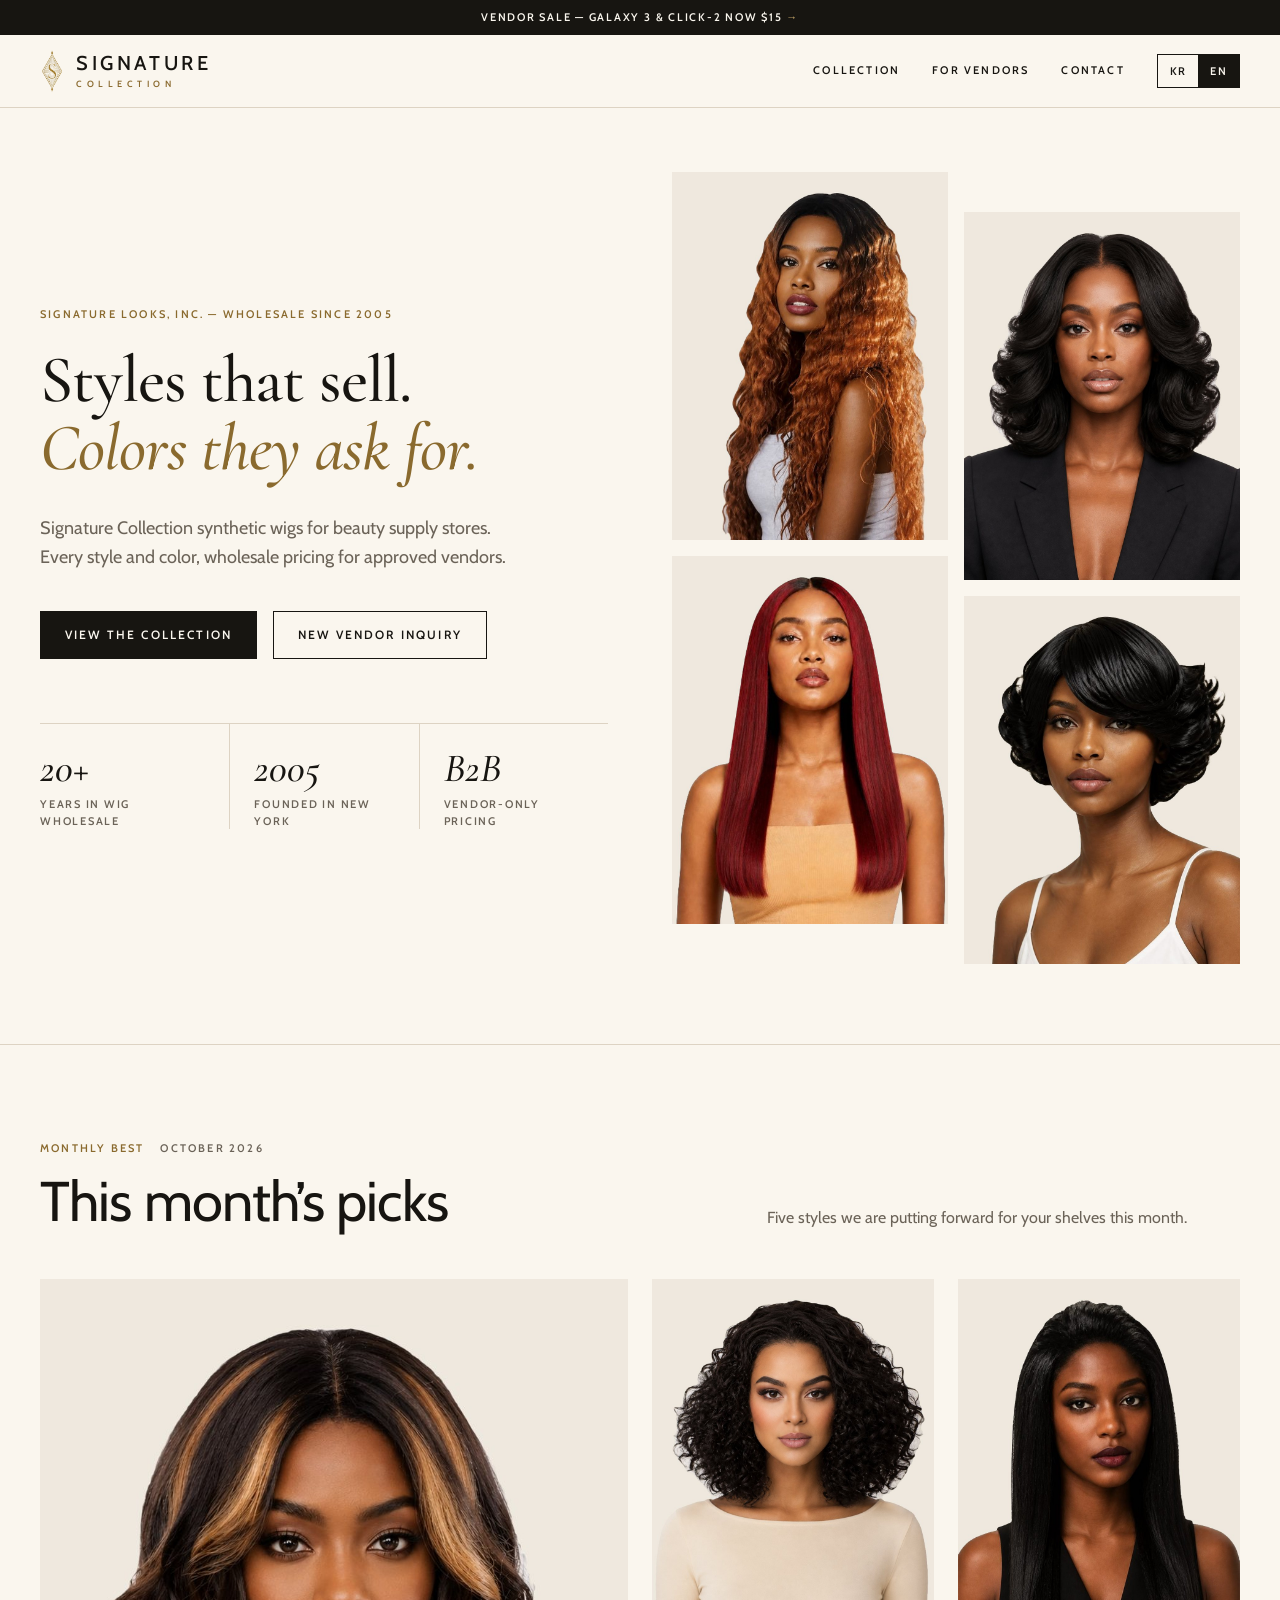
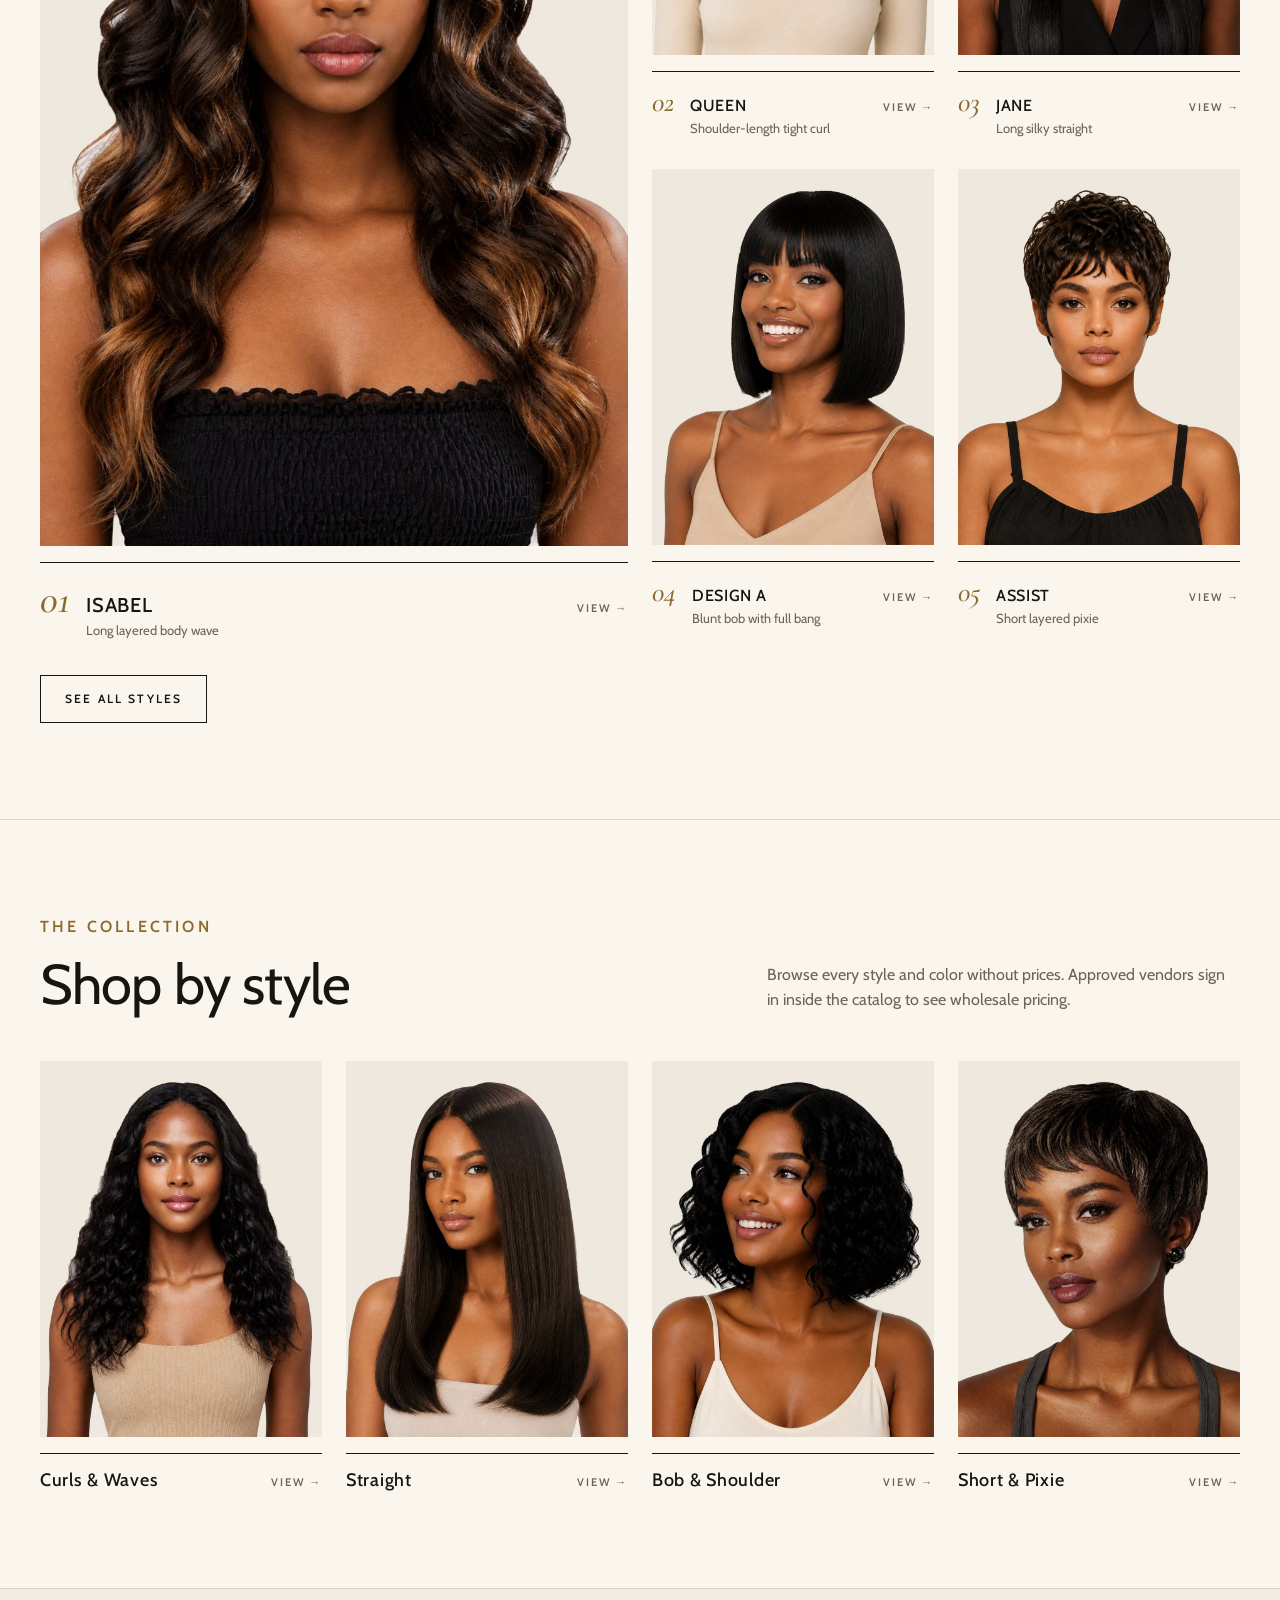
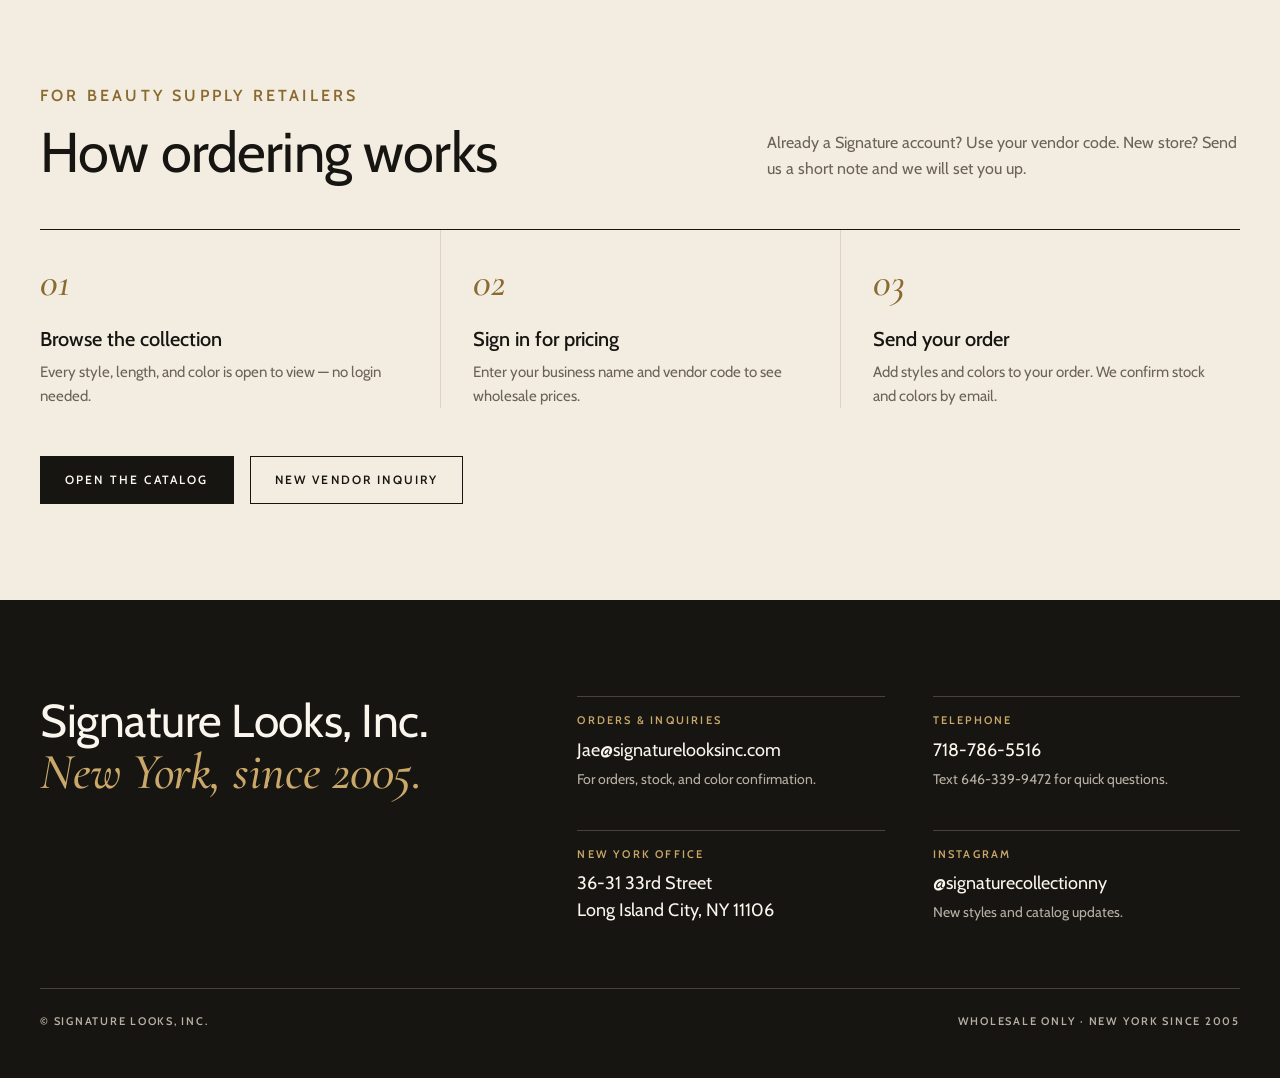
==== index.html @ 63ad237c "Vendor sale page: GALAXY 3 and CLICK-2 now $15, plus homepage sale bar" ====
<!doctype html>
<html lang="en">
<head>
  <meta charset="utf-8">
  <meta name="viewport" content="width=device-width,initial-scale=1,viewport-fit=cover">
  <meta name="theme-color" content="#faf6ee">
  <title>Signature Looks, Inc. — Signature Collection Wholesale Wigs, New York</title>
  <meta name="description" content="Signature Looks, Inc. is a New York wig wholesaler since 2005. Signature Collection synthetic wigs for beauty supply stores — curls, straight, bob, and short styles.">
  <meta name="robots" content="index,follow,max-image-preview:large">
  <link rel="canonical" href="https://signature-collection-ny.github.io/">
  <meta property="og:type" content="website">
  <meta property="og:site_name" content="Signature Collection">
  <meta property="og:title" content="Signature Looks, Inc. — Signature Collection Wholesale Wigs, New York">
  <meta property="og:description" content="Discover Signature Collection wigs, colors, and wholesale beauty supply styles from New York.">
  <meta property="og:url" content="https://signature-collection-ny.github.io/">
  <meta property="og:image" content="https://signature-collection-ny.github.io/signature-official-logo.jpg">
  <meta name="twitter:card" content="summary_large_image">
  <script type="application/ld+json">
  {
    "@context": "https://schema.org",
    "@type": "Organization",
    "name": "Signature Looks, Inc.",
    "alternateName": ["Signature Looks", "Signature Collection", "Signature Looks Inc"],
    "legalName": "Signature Looks, Inc.",
    "url": "https://signature-collection-ny.github.io/",
    "logo": "https://signature-collection-ny.github.io/signature-official-logo.jpg",
    "foundingDate": "2005",
    "email": "Jae@signaturelooksinc.com",
    "telephone": "+1-718-786-5516",
    "sameAs": ["https://www.instagram.com/signaturecollectionny/"],
    "address": {
      "@type": "PostalAddress",
      "streetAddress": "36-31 33rd Street",
      "addressLocality": "Long Island City",
      "addressRegion": "NY",
      "postalCode": "11106",
      "addressCountry": "US"
    }
  }
  </script>
  <link rel="preconnect" href="https://fonts.googleapis.com">
  <link rel="preconnect" href="https://fonts.gstatic.com" crossorigin>
  <link rel="stylesheet" href="https://fonts.googleapis.com/css2?family=Cabin:wght@400;500;600&family=Cormorant+Garamond:ital,wght@1,500&display=swap">
  <link rel="preload" as="image" href="cards/38-galaxy-2-approved.jpg">
  <style>
    /* Signature 2026 — 8px grid, 1200px container, 2 typefaces, ink + antique gold */
    :root{
      --ink:#171511;--ivory:#faf6ee;--paper:#f2ece1;--photo:#eee8de;--line:#ddd3c3;--muted:#6b6358;
      --gold:#8a6a2e;--gold-on-ink:#c9a86a;
      --sans:"Gill Sans","Gill Sans MT",Cabin,"Apple SD Gothic Neo","Malgun Gothic",sans-serif;
      --serif:"Cormorant Garamond",Didot,"Times New Roman",serif;
      --u:8px;--wrap:1200px;--gutter:24px;
    }
    *{box-sizing:border-box}
    html{scroll-behavior:smooth;-webkit-text-size-adjust:100%}
    body{margin:0;background:var(--ivory);color:var(--ink);font:400 16px/1.6 var(--sans)}
    img{display:block;max-width:100%}
    a{color:inherit}
    .wrap{width:100%;max-width:calc(var(--wrap) + var(--gutter)*2);margin:0 auto;padding:0 var(--gutter)}
    .label{font:600 11px/1.4 var(--sans);letter-spacing:.2em;text-transform:uppercase}

    .sale-bar{display:block;background:var(--ink);color:var(--ivory);text-align:center;text-decoration:none;font:600 11px/1 var(--sans);letter-spacing:.16em;padding:12px 16px}
    .sale-bar b{color:var(--gold-on-ink)}
    .sale-bar:hover{background:var(--gold)}
    /* Header */
    .site-head{position:sticky;top:0;z-index:20;background:var(--ivory);border-bottom:1px solid var(--line)}
    .site-head .wrap{height:72px;display:flex;align-items:center;justify-content:space-between;gap:24px}
    .mark{display:flex;align-items:center;gap:12px;text-decoration:none}
    .mark img{width:24px;height:auto}
    .mark-text{line-height:1}
    .mark-text b{display:block;font:500 20px/1 var(--sans);letter-spacing:.18em}
    .mark-text small{display:block;margin-top:6px;font:600 9px/1 var(--sans);letter-spacing:.5em;color:var(--gold)}
    .nav{display:flex;align-items:center;gap:32px}
    .nav-links{display:flex;gap:32px}
    .nav-links a{text-decoration:none;font:600 11px/1 var(--sans);letter-spacing:.2em;padding:8px 0;border-bottom:1px solid transparent}
    .nav-links a:hover{border-color:var(--ink)}
    .langs{display:flex;border:1px solid var(--ink)}
    .langs button{border:0;background:transparent;color:var(--ink);font:600 11px/1 var(--sans);letter-spacing:.12em;padding:8px 12px;cursor:pointer;min-height:32px}
    .langs button.on{background:var(--ink);color:var(--ivory)}

    /* Buttons */
    .btn{display:inline-flex;align-items:center;justify-content:center;min-height:48px;padding:0 24px;font:600 12px/1 var(--sans);letter-spacing:.18em;text-decoration:none;border:1px solid var(--ink);transition:background .2s,color .2s}
    .btn-solid{background:var(--ink);color:var(--ivory)}
    .btn-solid:hover{background:var(--gold);border-color:var(--gold)}
    .btn-line{color:var(--ink)}
    .btn-line:hover{background:var(--ink);color:var(--ivory)}
    .btn-row{display:flex;flex-wrap:wrap;gap:16px}

    /* Hero */
    .hero{padding:64px 0 80px}
    .hero-grid{display:grid;grid-template-columns:6fr 6fr;gap:64px;align-items:center}
    .hero .label{color:var(--gold);margin:0 0 24px}
    .hero h1{margin:0;font:500 clamp(46px,5.2vw,76px)/1.02 var(--serif);letter-spacing:-.015em}
    .hero h1 em{display:block;font-style:italic;color:var(--gold)}
    .hero-photos{display:grid;grid-template-columns:1fr 1fr;gap:16px;padding-bottom:40px}
    .hero-photos a{display:block;background:var(--photo);overflow:hidden}
    .hero-photos img{display:block;width:100%;height:auto;aspect-ratio:3/4;object-fit:cover;transition:transform .6s ease}
    .hero-photos a:hover img{transform:scale(1.03)}
    .hero-photos a:nth-child(2n){transform:translateY(40px)}
    html[lang=ko] .hero h1{font-family:var(--sans);font-weight:600;font-size:clamp(36px,4.4vw,64px);letter-spacing:-.03em;line-height:1.15}
    html[lang=ko] .hero h1 em{font-style:normal}
    html[lang=ko] body{word-break:keep-all}
    .lede{max-width:480px;margin:32px 0 40px;color:var(--muted);font-size:18px;line-height:1.6}
    .facts{display:grid;grid-template-columns:repeat(3,1fr);margin:64px 0 0;padding:0;list-style:none;border-top:1px solid var(--line)}
    .facts li{padding:24px 24px 0 0}
    .facts li+li{padding-left:24px;border-left:1px solid var(--line)}
    .facts strong{display:block;font:italic 500 40px/1 var(--serif);color:var(--ink)}
    .facts span{display:block;margin-top:8px;font:600 11px/1.5 var(--sans);letter-spacing:.16em;color:var(--muted)}
    .hero-photo{margin:0}
    .hero-photo .frame{aspect-ratio:3/4;background:var(--photo);overflow:hidden}
    .hero-photo img{width:100%;height:100%;object-fit:cover;object-position:center top}
    .hero-photo figcaption{display:flex;justify-content:space-between;gap:16px;padding-top:16px;border-top:1px solid var(--ink);margin-top:16px;font:600 11px/1.4 var(--sans);letter-spacing:.16em}
    .hero-photo figcaption span:last-child{color:var(--muted)}

    /* Section head */
    .sec{padding:96px 0;border-top:1px solid var(--line)}
    .sec-head{display:grid;grid-template-columns:7fr 5fr;gap:64px;align-items:end;margin-bottom:48px}
    .sec-head .label{color:var(--gold);margin-bottom:16px}
    .sec-head h2{margin:0;font:400 clamp(36px,4.4vw,56px)/1.04 var(--sans);letter-spacing:-.015em}
    .sec-head p{margin:0;color:var(--muted);font-size:16px}

    /* Styles */
    .styles{display:grid;grid-template-columns:repeat(4,1fr);gap:24px}
    .style{text-decoration:none;display:block}
    .style .frame{aspect-ratio:3/4;background:var(--photo);overflow:hidden}
    .style img{width:100%;height:100%;object-fit:cover;object-position:center top;transition:transform .6s ease}
    .style:hover img{transform:scale(1.03)}
    .style-meta{display:flex;justify-content:space-between;align-items:baseline;gap:8px;padding:16px 0 0;border-top:1px solid var(--ink);margin-top:16px}
    .style-meta b{font:500 18px/1.2 var(--sans);letter-spacing:.04em}
    .style-meta span{font:600 11px/1 var(--sans);letter-spacing:.16em;color:var(--muted);white-space:nowrap}

    /* Vendors */
    .vendors{background:var(--paper)}
    .steps{list-style:none;margin:0;padding:0;display:grid;grid-template-columns:repeat(3,1fr);gap:0;border-top:1px solid var(--ink)}
    .steps li{padding:32px 32px 0 0}
    .steps li+li{padding-left:32px;border-left:1px solid var(--line)}
    .steps i{display:block;font:italic 500 40px/1 var(--serif);color:var(--gold);margin-bottom:24px}
    .steps b{display:block;font:500 20px/1.3 var(--sans);margin-bottom:8px}
    .steps p{margin:0;color:var(--muted);font-size:15px}
    .vendors .btn-row{margin-top:48px}

    /* Contact */
    .contact{background:var(--ink);color:var(--ivory);padding:96px 0 48px}
    .contact-top{display:grid;grid-template-columns:5fr 7fr;gap:64px;padding-bottom:64px}
    .contact h2{margin:0;font:400 clamp(32px,3.6vw,48px)/1.1 var(--sans);letter-spacing:-.01em}
    .contact h2 em{font:italic 500 1.1em/1 var(--serif);color:var(--gold-on-ink)}
    .contact-grid{display:grid;grid-template-columns:repeat(2,1fr);gap:40px 48px}
    .contact-item{border-top:1px solid #4a4339;padding-top:16px}
    .contact-item .label{color:var(--gold-on-ink);display:block;margin-bottom:8px}
    .contact-item a,.contact-item address{font:400 18px/1.5 var(--sans);font-style:normal;text-decoration:none;color:var(--ivory)}
    .contact-item a:hover{color:var(--gold-on-ink)}
    .contact-item small{display:block;margin-top:4px;font-size:14px;color:#b8b0a3}
    .base{display:flex;justify-content:space-between;gap:24px;padding-top:24px;border-top:1px solid #4a4339;font:600 11px/1.5 var(--sans);letter-spacing:.16em;color:#b8b0a3}

    :focus-visible{outline:2px solid var(--gold);outline-offset:3px}

    @media(max-width:960px){
      .hero-grid,.sec-head,.contact-top{grid-template-columns:1fr;gap:40px}
      .hero{padding:40px 0 64px}
      .hero-photo{max-width:560px}
      .hero-photos{padding-bottom:0}
      .hero-photos a:nth-child(2n){transform:none}
      .styles{grid-template-columns:repeat(2,1fr)}
      .nav-links{display:none}
    }
    @media(max-width:640px){
      :root{--gutter:16px}
      .site-head .wrap{height:64px}
      .mark-text b{font-size:17px}
      .hero h1{font-size:40px}
      .hero .label{letter-spacing:.1em}
      .lede{font-size:17px;margin:24px 0 32px}
      .btn-row .btn{flex:1 1 100%}
      .facts{margin-top:48px}
      .facts li{padding:16px 8px 0 0}
      .facts li+li{padding-left:12px}
      .facts strong{font-size:32px}
      .facts span{font-size:10px;letter-spacing:.1em}
      .sec{padding:72px 0}
      .styles{gap:16px}
      .style-meta{flex-direction:column;gap:4px}
      .style-meta b{font-size:16px}
      .steps{grid-template-columns:1fr}
      .steps li,.steps li+li{padding:24px 0;border-left:0;border-bottom:1px solid var(--line)}
      .steps i{margin-bottom:16px}
      .contact{padding:72px 0 40px}
      .contact-grid{grid-template-columns:1fr;gap:24px}
      .base{flex-direction:column;gap:8px}
      .facts span{font-size:11px;letter-spacing:.08em}
      .mark-text small{font-size:11px;letter-spacing:.36em}
      .contact-item a{display:inline-block;padding:12px 0;margin:-8px 0}
    }
    @media(max-width:640px){
      .hero{padding:32px 0 40px}
      .hero .label{margin-bottom:16px}
      .lede{font-size:16px;margin:16px 0 24px}
      .hero .btn-row{gap:12px}
      .hero .btn-line,.vendors .btn-line{min-height:44px;border:0;padding:0;text-decoration:underline;text-underline-offset:4px;flex:0 0 auto!important}
      .facts{display:flex;flex-wrap:wrap;gap:4px 16px;margin-top:24px;padding-top:16px}
      .facts li,.facts li+li{padding:0;border:0;display:flex;align-items:baseline;gap:6px}
      .facts strong{font-size:20px}.facts span{margin:0;font-size:11px;letter-spacing:.06em}
      .hero-grid{gap:32px}
      .hero-photos{grid-template-columns:1fr 1fr;gap:12px}
      .hero-photos a:nth-child(n+3){display:none}
      .sec{padding:48px 0}
      .sec-head{gap:12px;margin-bottom:24px}
      .sec-head h2{font-size:30px}
      .sec-head p{font-size:15px}
      .styles{gap:12px}
      .style .frame{aspect-ratio:1/1}
      .style-meta{flex-direction:row;margin-top:8px;padding-top:8px}
      .style-meta b{font-size:14px}.style-meta span{display:none}
      .steps li,.steps li+li{display:grid;grid-template-columns:40px 1fr;column-gap:12px;padding:16px 0}
      .steps i{grid-row:span 2;margin:0;font-size:28px}
      .steps b{font-size:16px;margin:0 0 4px}.steps p{font-size:14px}
      .vendors .btn-row{margin-top:24px}
      .contact{padding:48px 0 32px}
      .contact-top{gap:24px;padding-bottom:32px}
      .contact h2{font-size:28px}
      .contact-grid{gap:16px}
      .contact-item a,.contact-item address{font-size:16px}
    }
    @media(prefers-reduced-motion:reduce){html{scroll-behavior:auto}.style img{transition:none}}
  </style>
</head>
<body>
  <a class="sale-bar" href="sale.html"><span data-i="saleBar">VENDOR SALE — GALAXY 3 &amp; CLICK-2 NOW $15</span> <b>→</b></a>
  <header class="site-head">
    <div class="wrap">
      <a class="mark" href="./" aria-label="Signature Collection home">
        <img src="signature-emblem.png" alt="" width="24" height="44">
        <span class="mark-text"><b>SIGNATURE</b><small>COLLECTION</small></span>
      </a>
      <nav class="nav" aria-label="Main">
        <div class="nav-links">
          <a href="#styles" data-i="navStyles">COLLECTION</a>
          <a href="#vendors" data-i="navVendors">FOR VENDORS</a>
          <a href="#contact" data-i="navContact">CONTACT</a>
        </div>
        <div class="langs" aria-label="Language"><button id="ko" type="button">KR</button><button id="en" class="on" type="button">EN</button></div>
      </nav>
    </div>
  </header>

  <main>
    <section class="hero" aria-labelledby="company-title">
      <div class="wrap hero-grid">
        <div>
          <p class="label" data-i="heritage">Signature Looks, Inc. — Wholesale since 2005</p>
          <h1 id="company-title"><span data-i="headline">Styles that sell.</span><em data-i="headlineEm">Colors they ask for.</em></h1>
          <p class="lede" data-i="tagline">Signature Collection synthetic wigs for beauty supply stores. Every style and color, wholesale pricing for approved vendors.</p>
          <div class="btn-row">
            <a class="btn btn-solid" href="signature-catalog-vendor.html" data-i="explore">VIEW THE COLLECTION</a>
            <a class="btn btn-line" href="mailto:Jae@signaturelooksinc.com?subject=New%20Vendor%20Inquiry" data-i="vendorInquiry">NEW VENDOR INQUIRY</a>
          </div>
          <ul class="facts" aria-label="Company highlights">
            <li><strong>20+</strong><span data-i="factYears">YEARS IN WIG WHOLESALE</span></li>
            <li><strong>2005</strong><span data-i="factFounded">FOUNDED IN NEW YORK</span></li>
            <li><strong>B2B</strong><span data-i="factVendor">VENDOR-ONLY PRICING</span></li>
          </ul>
        </div>
        <div class="hero-photos">
          <a href="signature-catalog-vendor.html#item=GALAXY%202"><img src="cards/38-galaxy-2-approved.jpg" alt="GALAXY 2 extra-long crimp wave wig" width="900" height="1200"></a>
          <a href="signature-catalog-vendor.html#item=NAOMI-7"><img src="cards/09-naomi-7-approved.jpg" alt="NAOMI-7 shoulder-length soft curl wig" width="900" height="1200"></a>
          <a href="signature-catalog-vendor.html#item=LONG%20SPIRIT%2026%22"><img src="cards/41-long-spirit-26in-approved.jpg" alt="LONG SPIRIT 26 inch silky straight wig" width="900" height="1200"></a>
          <a href="signature-catalog-vendor.html#item=BLOSSOM"><img src="cards/16-blossom-approved.jpg" alt="BLOSSOM short layered curl wig" width="900" height="1200"></a>
        </div>
      </div>
    </section>

    <section id="monthlyBest" class="mbest"></section>

    <section class="sec" id="styles" aria-labelledby="styles-title">
      <div class="wrap">
        <div class="sec-head">
          <div>
            <p class="label" data-i="stylesEyebrow">The Collection</p>
            <h2 id="styles-title" data-i="stylesTitle">Shop by style</h2>
          </div>
          <p data-i="stylesIntro">Browse every style and color without prices. Approved vendors sign in inside the catalog to see wholesale pricing.</p>
        </div>
        <div class="styles">
          <a class="style" href="signature-catalog-vendor.html#style=CURLS_WAVES"><div class="frame"><img src="cards/31-gold-approved.jpg" alt="Curls and waves style" loading="lazy"></div><div class="style-meta"><b data-i="sCurls">Curls &amp; Waves</b><span data-i="sView">VIEW →</span></div></a>
          <a class="style" href="signature-catalog-vendor.html#style=STRAIGHT"><div class="frame"><img src="cards/06-selena-approved.jpg" alt="Straight style" loading="lazy"></div><div class="style-meta"><b data-i="sStraight">Straight</b><span data-i="sView">VIEW →</span></div></a>
          <a class="style" href="signature-catalog-vendor.html#style=BOB_SHOULDER"><div class="frame"><img src="cards/22-s-k-918-approved.jpg" alt="Bob and shoulder length style" loading="lazy"></div><div class="style-meta"><b data-i="sBob">Bob &amp; Shoulder</b><span data-i="sView">VIEW →</span></div></a>
          <a class="style" href="signature-catalog-vendor.html#style=SHORT_PIXIE"><div class="frame"><img src="cards/27-baby-approved.jpg" alt="Short and pixie style" loading="lazy"></div><div class="style-meta"><b data-i="sShort">Short &amp; Pixie</b><span data-i="sView">VIEW →</span></div></a>
        </div>
      </div>
    </section>

    <section class="sec vendors" id="vendors" aria-labelledby="vendors-title">
      <div class="wrap">
        <div class="sec-head">
          <div>
            <p class="label" data-i="vendorsEyebrow">For Beauty Supply Retailers</p>
            <h2 id="vendors-title" data-i="vendorsTitle">How ordering works</h2>
          </div>
          <p data-i="vendorsIntro">Already a Signature account? Use your vendor code. New store? Send us a short note and we will set you up.</p>
        </div>
        <ol class="steps">
          <li><i>01</i><b data-i="step1">Browse the collection</b><p data-i="step1p">Every style, length, and color is open to view — no login needed.</p></li>
          <li><i>02</i><b data-i="step2">Sign in for pricing</b><p data-i="step2p">Enter your business name and vendor code to see wholesale prices.</p></li>
          <li><i>03</i><b data-i="step3">Send your order</b><p data-i="step3p">Add styles and colors to your order. We confirm stock and colors by email.</p></li>
        </ol>
        <div class="btn-row">
          <a class="btn btn-solid" href="signature-catalog-vendor.html" data-i="openCatalog">OPEN THE CATALOG</a>
          <a class="btn btn-line" href="mailto:Jae@signaturelooksinc.com?subject=New%20Vendor%20Inquiry" data-i="vendorInquiry">NEW VENDOR INQUIRY</a>
        </div>
      </div>
    </section>
  </main>

  <footer class="contact" id="contact" aria-labelledby="contact-title">
    <div class="wrap">
      <div class="contact-top">
        <h2 id="contact-title"><span data-i="contactTitle">Signature Looks, Inc.</span><br><em data-i="contactEm">New York, since 2005.</em></h2>
        <div class="contact-grid">
          <div class="contact-item"><span class="label" data-i="email">Orders &amp; Inquiries</span><a href="mailto:Jae@signaturelooksinc.com">Jae@signaturelooksinc.com</a><small data-i="emailNote">For orders, stock, and color confirmation.</small></div>
          <div class="contact-item"><span class="label" data-i="telephone">Telephone</span><a href="tel:+17187865516">718-786-5516</a><small data-i="textNote">Text 646-339-9472 for quick questions.</small></div>
          <div class="contact-item"><span class="label" data-i="office">New York Office</span><address>36-31 33rd Street<br>Long Island City, NY 11106</address></div>
          <div class="contact-item"><span class="label" data-i="instagram">Instagram</span><a href="https://www.instagram.com/signaturecollectionny/" target="_blank" rel="noopener noreferrer">@signaturecollectionny</a><small data-i="instagramNote">New styles and catalog updates.</small></div>
        </div>
      </div>
      <div class="base"><span>© SIGNATURE LOOKS, INC.</span><span data-i="baseNote">WHOLESALE ONLY · NEW YORK SINCE 2005</span></div>
    </div>
  </footer>

  <script>
    const COPY={
      en:{saleBar:'VENDOR SALE — GALAXY 3 &amp; CLICK-2 NOW $15',navStyles:'COLLECTION',navVendors:'FOR VENDORS',navContact:'CONTACT',heritage:'Signature Looks, Inc. — Wholesale since 2005',headline:'Styles that sell.',headlineEm:'Colors they ask for.',tagline:'Signature Collection synthetic wigs for beauty supply stores. Every style and color, wholesale pricing for approved vendors.',explore:'VIEW THE COLLECTION',vendorInquiry:'NEW VENDOR INQUIRY',factYears:'YEARS IN WIG WHOLESALE',factFounded:'FOUNDED IN NEW YORK',factVendor:'VENDOR-ONLY PRICING',newArrival:'NEW ARRIVAL — ESSENSE',newArrivalNote:'QUEEN COLLECTION',stylesEyebrow:'The Collection',stylesTitle:'Shop by style',stylesIntro:'Browse every style and color without prices. Approved vendors sign in inside the catalog to see wholesale pricing.',sCurls:'Curls &amp; Waves',sStraight:'Straight',sBob:'Bob &amp; Shoulder',sShort:'Short &amp; Pixie',sView:'VIEW →',vendorsEyebrow:'For Beauty Supply Retailers',vendorsTitle:'How ordering works',vendorsIntro:'Already a Signature account? Use your vendor code. New store? Send us a short note and we will set you up.',step1:'Browse the collection',step1p:'Every style, length, and color is open to view — no login needed.',step2:'Sign in for pricing',step2p:'Enter your business name and vendor code to see wholesale prices.',step3:'Send your order',step3p:'Add styles and colors to your order. We confirm stock and colors by email.',openCatalog:'OPEN THE CATALOG',contactTitle:'Signature Looks, Inc.',contactEm:"New York, since 2005.",email:'Orders &amp; Inquiries',emailNote:'For orders, stock, and color confirmation.',telephone:'Telephone',textNote:'Text 646-339-9472 for quick questions.',office:'New York Office',instagram:'Instagram',instagramNote:'New styles and catalog updates.',baseNote:'WHOLESALE ONLY · NEW YORK SINCE 2005'},
      ko:{saleBar:'거래처 세일 — GALAXY 3 · CLICK-2 지금 $15',navStyles:'컬렉션',navVendors:'거래처 안내',navContact:'연락처',heritage:'Signature Looks, Inc. — 2005년부터 도매',headline:'잘 팔리는 스타일,',headlineEm:'손님이 찾는 색상.',tagline:'뷰티서플라이 매장을 위한 Signature Collection 인조모 위그. 모든 스타일과 색상을 볼 수 있고, 승인된 거래처는 도매가를 확인할 수 있습니다.',explore:'컬렉션 보기',vendorInquiry:'신규 거래처 문의',factYears:'년 이상 위그 도매',factFounded:'뉴욕에서 설립',factVendor:'거래처 전용 도매가',newArrival:'신제품 — ESSENSE',newArrivalNote:'QUEEN 컬렉션',stylesEyebrow:'컬렉션',stylesTitle:'스타일별로 보기',stylesIntro:'모든 스타일과 색상을 가격 없이 둘러보실 수 있습니다. 승인된 거래처는 카탈로그 안에서 로그인 후 도매가를 확인합니다.',sCurls:'컬 &amp; 웨이브',sStraight:'스트레이트',sBob:'보브 &amp; 단발',sShort:'숏 &amp; 픽시',sView:'보기 →',vendorsEyebrow:'뷰티서플라이 매장 안내',vendorsTitle:'주문 방법',vendorsIntro:'기존 거래처는 거래처 코드로 로그인하세요. 신규 매장은 이메일로 간단히 문의 주시면 안내해 드립니다.',step1:'컬렉션 둘러보기',step1p:'모든 스타일·길이·색상을 로그인 없이 볼 수 있습니다.',step2:'로그인 후 가격 확인',step2p:'업체명과 거래처 코드를 입력하면 도매가가 보입니다.',step3:'주문 보내기',step3p:'스타일과 색상을 담아 주문하시면, 재고와 색상을 이메일로 확인해 드립니다.',openCatalog:'카탈로그 열기',contactTitle:'Signature Looks, Inc.',contactEm:"뉴욕, 2005년부터.",email:'주문 및 제품 문의',emailNote:'주문·재고·색상 확인은 이메일로 문의해 주세요.',telephone:'회사 전화',textNote:'간단한 문의는 646-339-9472로 문자 주세요.',office:'뉴욕 오피스',instagram:'인스타그램',instagramNote:'신제품과 카탈로그 소식.',baseNote:'도매 전용 · 뉴욕 2005년 설립'}
    };
    function setLanguage(lang){
      document.documentElement.lang=lang;
      document.querySelectorAll('[data-i]').forEach(el=>{const v=COPY[lang][el.dataset.i];if(v!=null)el.innerHTML=v});
      document.getElementById('ko').classList.toggle('on',lang==='ko');
      document.getElementById('en').classList.toggle('on',lang==='en');
      document.title=lang==='ko'?'시그니처 컬렉션 — 뉴욕 2005':'Signature Looks, Inc. — Signature Collection Wholesale Wigs, New York';
      try{localStorage.setItem('signatureLang',lang)}catch(e){}
    }
    document.getElementById('ko').addEventListener('click',()=>setLanguage('ko'));
    document.getElementById('en').addEventListener('click',()=>setLanguage('en'));
    try{if(localStorage.getItem('signatureLang')==='ko')setLanguage('ko')}catch(e){}
  </script>
  <script src="monthly-best.js"></script>
</body>
</html>
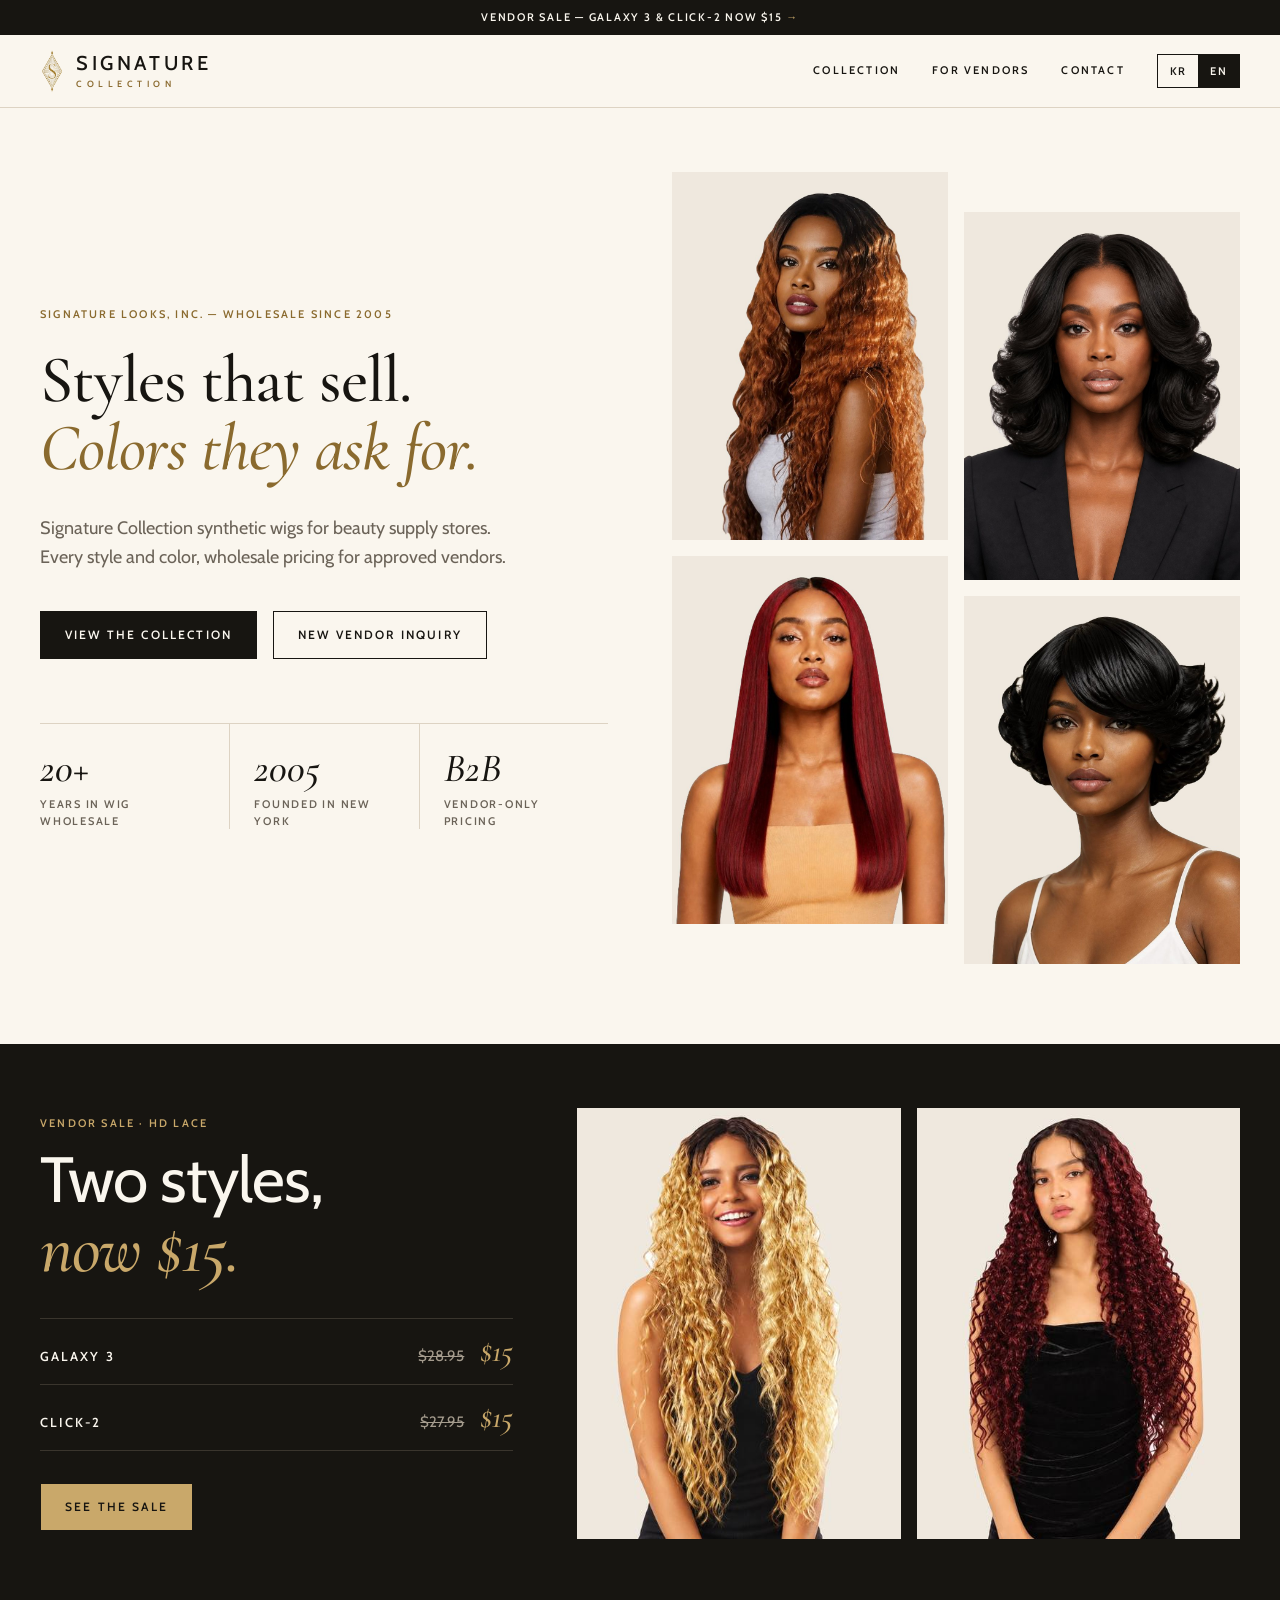
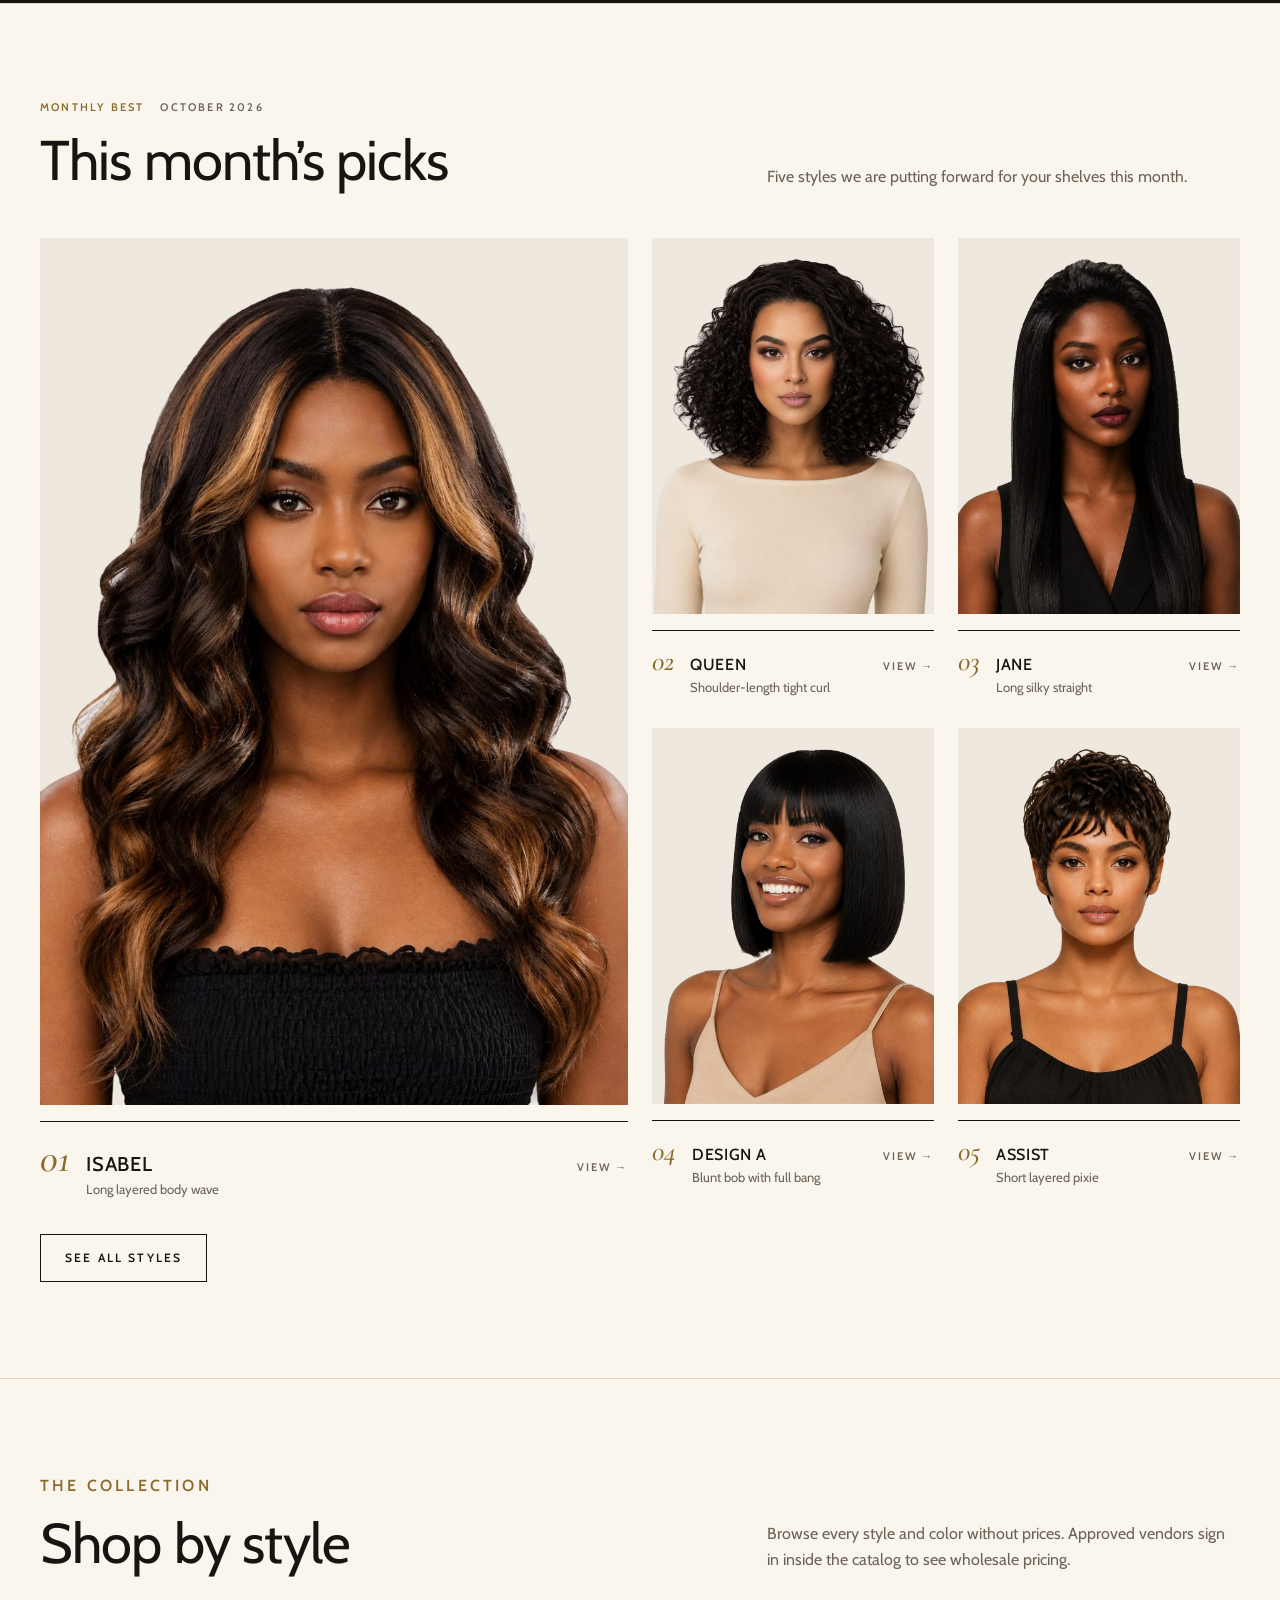
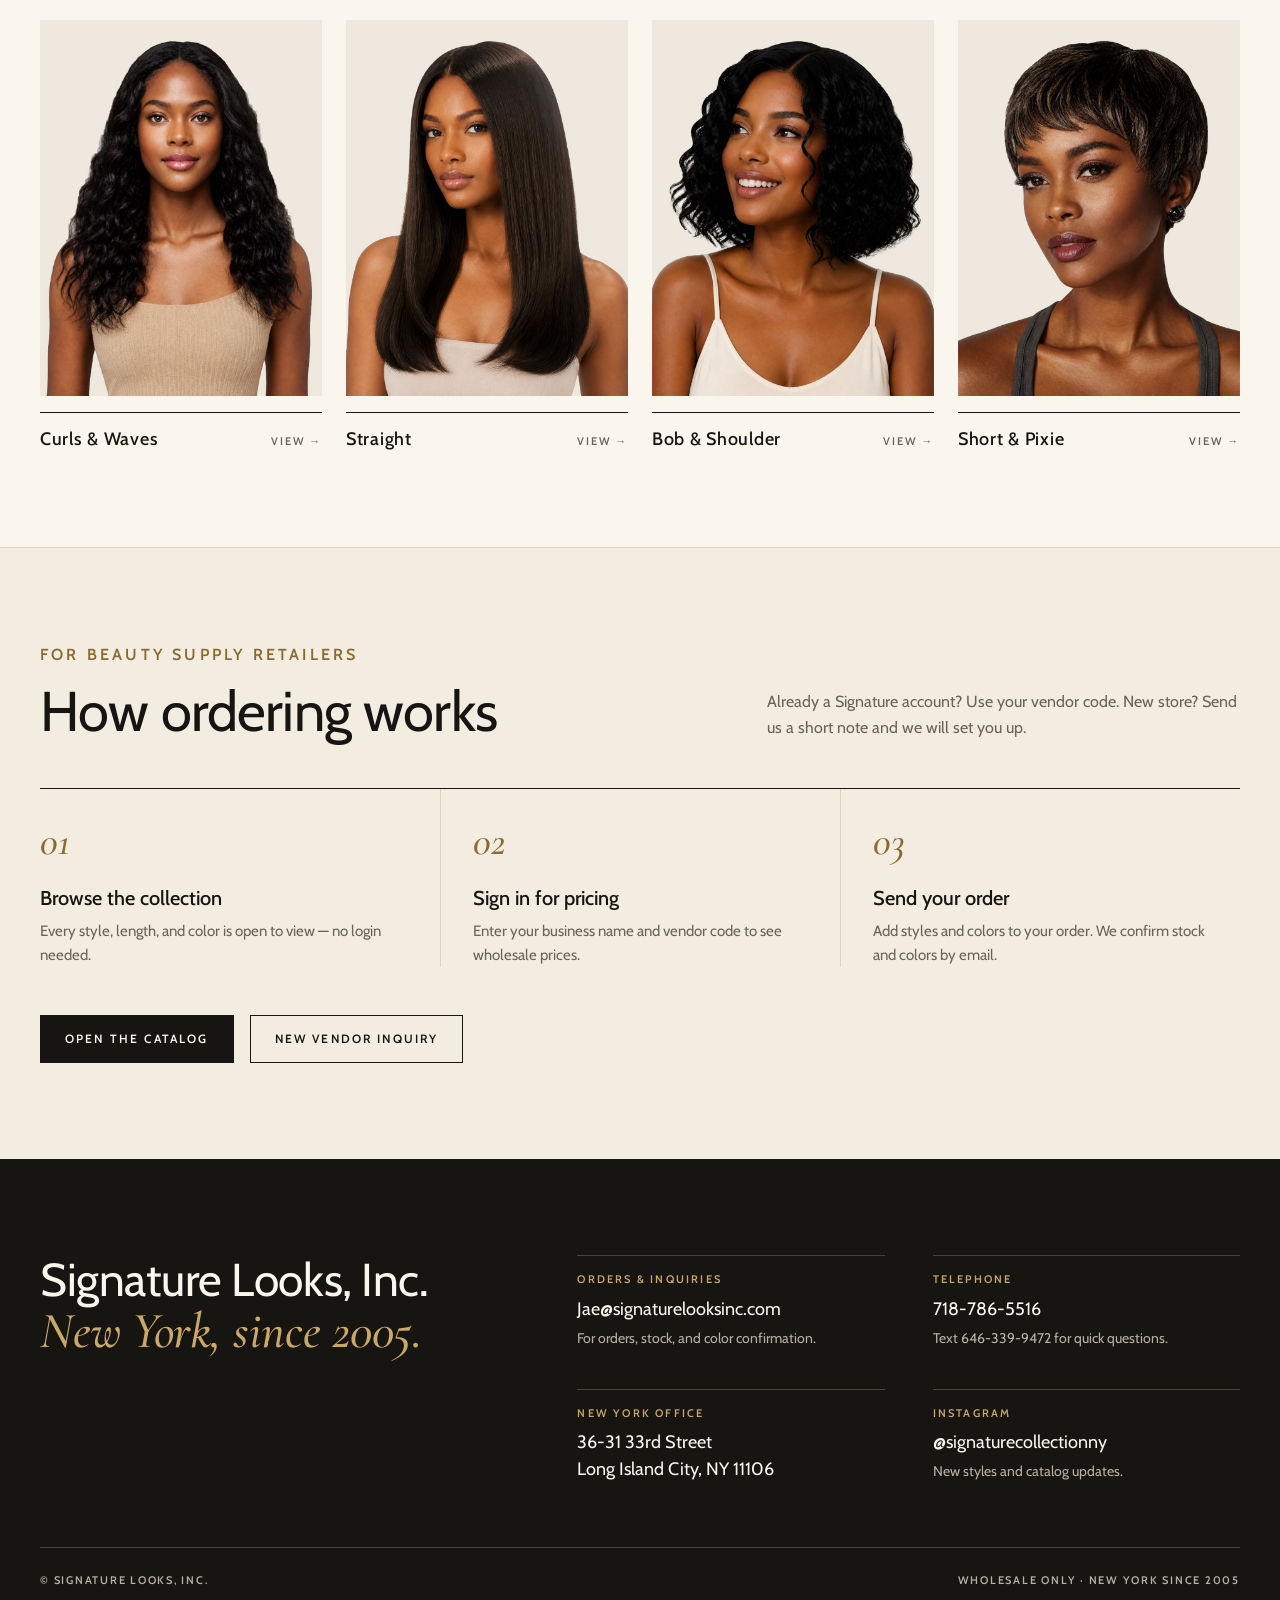
==== commit 2c43d001: "Show the $15 sale on the homepage and catalog" ====
--- a/index.html
+++ b/index.html
@@ -62,6 +62,22 @@
     .sale-bar{display:block;background:var(--ink);color:var(--ivory);text-align:center;text-decoration:none;font:600 11px/1 var(--sans);letter-spacing:.16em;padding:12px 16px}
     .sale-bar b{color:var(--gold-on-ink)}
     .sale-bar:hover{background:var(--gold)}
+    .salecard{background:var(--ink);color:var(--ivory);padding:64px 0}
+    .salecard-grid{display:grid;grid-template-columns:5fr 7fr;gap:64px;align-items:center}
+    .salecard .label{color:var(--gold-on-ink);margin:0 0 16px}
+    .salecard h2{margin:0;font:400 clamp(40px,5vw,64px)/1.02 var(--sans);letter-spacing:-.015em}
+    .salecard h2 em{display:block;font:italic 500 1.1em/1.05 var(--serif);color:var(--gold-on-ink)}
+    .salecard-list{list-style:none;margin:32px 0;padding:0;border-top:1px solid #3a352d}
+    .salecard-list li{display:grid;grid-template-columns:1fr auto auto;gap:16px;align-items:baseline;padding:16px 0;border-bottom:1px solid #3a352d}
+    .salecard-list b{font:600 13px/1 var(--sans);letter-spacing:.16em}
+    .salecard-list s{color:#a59c8e;font-size:15px}
+    .salecard-list strong{font:italic 500 32px/1 var(--serif);color:var(--gold-on-ink)}
+    .btn-gold{background:var(--gold-on-ink);border-color:var(--gold-on-ink);color:var(--ink)}
+    .btn-gold:hover{background:var(--ivory);border-color:var(--ivory)}
+    .salecard-photos{display:grid;grid-template-columns:1fr 1fr;gap:16px}
+    .salecard-photos img{display:block;width:100%;height:auto;aspect-ratio:3/4;object-fit:cover;background:var(--photo)}
+    @media(max-width:960px){.salecard-grid{grid-template-columns:1fr;gap:32px}}
+    @media(max-width:640px){.salecard{padding:40px 0}.salecard h2{font-size:36px}.salecard-list{margin:24px 0}.salecard-list strong{font-size:28px}.salecard .btn{width:100%}.salecard-photos{gap:8px}}
     /* Header */
     .site-head{position:sticky;top:0;z-index:20;background:var(--ivory);border-bottom:1px solid var(--line)}
     .site-head .wrap{height:72px;display:flex;align-items:center;justify-content:space-between;gap:24px}
@@ -268,6 +284,24 @@
       </div>
     </section>
 
+    <section class="salecard" aria-labelledby="sale-title">
+      <div class="wrap salecard-grid">
+        <div>
+          <p class="label" data-i="saleLabel">Vendor sale · HD Lace</p>
+          <h2 id="sale-title"><span data-i="saleTitle">Two styles,</span><em data-i="saleTitleEm">now $15.</em></h2>
+          <ul class="salecard-list">
+            <li><b>GALAXY 3</b><s>$28.95</s><strong>$15</strong></li>
+            <li><b>CLICK-2</b><s>$27.95</s><strong>$15</strong></li>
+          </ul>
+          <a class="btn btn-gold" href="sale.html" data-i="saleCta">SEE THE SALE</a>
+        </div>
+        <div class="salecard-photos">
+          <a href="sale.html"><img src="sale/galaxy-3.jpg" alt="GALAXY 3 HD Lace long deep curl wig on sale" width="450" height="600" loading="lazy"></a>
+          <a href="sale.html"><img src="sale/click-2.jpg" alt="CLICK-2 HD Lace long water curl wig on sale" width="450" height="600" loading="lazy"></a>
+        </div>
+      </div>
+    </section>
+
     <section id="monthlyBest" class="mbest"></section>
 
     <section class="sec" id="styles" aria-labelledby="styles-title">
@@ -327,8 +361,8 @@
 
   <script>
     const COPY={
-      en:{saleBar:'VENDOR SALE — GALAXY 3 &amp; CLICK-2 NOW $15',navStyles:'COLLECTION',navVendors:'FOR VENDORS',navContact:'CONTACT',heritage:'Signature Looks, Inc. — Wholesale since 2005',headline:'Styles that sell.',headlineEm:'Colors they ask for.',tagline:'Signature Collection synthetic wigs for beauty supply stores. Every style and color, wholesale pricing for approved vendors.',explore:'VIEW THE COLLECTION',vendorInquiry:'NEW VENDOR INQUIRY',factYears:'YEARS IN WIG WHOLESALE',factFounded:'FOUNDED IN NEW YORK',factVendor:'VENDOR-ONLY PRICING',newArrival:'NEW ARRIVAL — ESSENSE',newArrivalNote:'QUEEN COLLECTION',stylesEyebrow:'The Collection',stylesTitle:'Shop by style',stylesIntro:'Browse every style and color without prices. Approved vendors sign in inside the catalog to see wholesale pricing.',sCurls:'Curls &amp; Waves',sStraight:'Straight',sBob:'Bob &amp; Shoulder',sShort:'Short &amp; Pixie',sView:'VIEW →',vendorsEyebrow:'For Beauty Supply Retailers',vendorsTitle:'How ordering works',vendorsIntro:'Already a Signature account? Use your vendor code. New store? Send us a short note and we will set you up.',step1:'Browse the collection',step1p:'Every style, length, and color is open to view — no login needed.',step2:'Sign in for pricing',step2p:'Enter your business name and vendor code to see wholesale prices.',step3:'Send your order',step3p:'Add styles and colors to your order. We confirm stock and colors by email.',openCatalog:'OPEN THE CATALOG',contactTitle:'Signature Looks, Inc.',contactEm:"New York, since 2005.",email:'Orders &amp; Inquiries',emailNote:'For orders, stock, and color confirmation.',telephone:'Telephone',textNote:'Text 646-339-9472 for quick questions.',office:'New York Office',instagram:'Instagram',instagramNote:'New styles and catalog updates.',baseNote:'WHOLESALE ONLY · NEW YORK SINCE 2005'},
-      ko:{saleBar:'거래처 세일 — GALAXY 3 · CLICK-2 지금 $15',navStyles:'컬렉션',navVendors:'거래처 안내',navContact:'연락처',heritage:'Signature Looks, Inc. — 2005년부터 도매',headline:'잘 팔리는 스타일,',headlineEm:'손님이 찾는 색상.',tagline:'뷰티서플라이 매장을 위한 Signature Collection 인조모 위그. 모든 스타일과 색상을 볼 수 있고, 승인된 거래처는 도매가를 확인할 수 있습니다.',explore:'컬렉션 보기',vendorInquiry:'신규 거래처 문의',factYears:'년 이상 위그 도매',factFounded:'뉴욕에서 설립',factVendor:'거래처 전용 도매가',newArrival:'신제품 — ESSENSE',newArrivalNote:'QUEEN 컬렉션',stylesEyebrow:'컬렉션',stylesTitle:'스타일별로 보기',stylesIntro:'모든 스타일과 색상을 가격 없이 둘러보실 수 있습니다. 승인된 거래처는 카탈로그 안에서 로그인 후 도매가를 확인합니다.',sCurls:'컬 &amp; 웨이브',sStraight:'스트레이트',sBob:'보브 &amp; 단발',sShort:'숏 &amp; 픽시',sView:'보기 →',vendorsEyebrow:'뷰티서플라이 매장 안내',vendorsTitle:'주문 방법',vendorsIntro:'기존 거래처는 거래처 코드로 로그인하세요. 신규 매장은 이메일로 간단히 문의 주시면 안내해 드립니다.',step1:'컬렉션 둘러보기',step1p:'모든 스타일·길이·색상을 로그인 없이 볼 수 있습니다.',step2:'로그인 후 가격 확인',step2p:'업체명과 거래처 코드를 입력하면 도매가가 보입니다.',step3:'주문 보내기',step3p:'스타일과 색상을 담아 주문하시면, 재고와 색상을 이메일로 확인해 드립니다.',openCatalog:'카탈로그 열기',contactTitle:'Signature Looks, Inc.',contactEm:"뉴욕, 2005년부터.",email:'주문 및 제품 문의',emailNote:'주문·재고·색상 확인은 이메일로 문의해 주세요.',telephone:'회사 전화',textNote:'간단한 문의는 646-339-9472로 문자 주세요.',office:'뉴욕 오피스',instagram:'인스타그램',instagramNote:'신제품과 카탈로그 소식.',baseNote:'도매 전용 · 뉴욕 2005년 설립'}
+      en:{saleLabel:'Vendor sale · HD Lace',saleTitle:'Two styles,',saleTitleEm:'now $15.',saleCta:'SEE THE SALE',saleBar:'VENDOR SALE — GALAXY 3 &amp; CLICK-2 NOW $15',navStyles:'COLLECTION',navVendors:'FOR VENDORS',navContact:'CONTACT',heritage:'Signature Looks, Inc. — Wholesale since 2005',headline:'Styles that sell.',headlineEm:'Colors they ask for.',tagline:'Signature Collection synthetic wigs for beauty supply stores. Every style and color, wholesale pricing for approved vendors.',explore:'VIEW THE COLLECTION',vendorInquiry:'NEW VENDOR INQUIRY',factYears:'YEARS IN WIG WHOLESALE',factFounded:'FOUNDED IN NEW YORK',factVendor:'VENDOR-ONLY PRICING',newArrival:'NEW ARRIVAL — ESSENSE',newArrivalNote:'QUEEN COLLECTION',stylesEyebrow:'The Collection',stylesTitle:'Shop by style',stylesIntro:'Browse every style and color without prices. Approved vendors sign in inside the catalog to see wholesale pricing.',sCurls:'Curls &amp; Waves',sStraight:'Straight',sBob:'Bob &amp; Shoulder',sShort:'Short &amp; Pixie',sView:'VIEW →',vendorsEyebrow:'For Beauty Supply Retailers',vendorsTitle:'How ordering works',vendorsIntro:'Already a Signature account? Use your vendor code. New store? Send us a short note and we will set you up.',step1:'Browse the collection',step1p:'Every style, length, and color is open to view — no login needed.',step2:'Sign in for pricing',step2p:'Enter your business name and vendor code to see wholesale prices.',step3:'Send your order',step3p:'Add styles and colors to your order. We confirm stock and colors by email.',openCatalog:'OPEN THE CATALOG',contactTitle:'Signature Looks, Inc.',contactEm:"New York, since 2005.",email:'Orders &amp; Inquiries',emailNote:'For orders, stock, and color confirmation.',telephone:'Telephone',textNote:'Text 646-339-9472 for quick questions.',office:'New York Office',instagram:'Instagram',instagramNote:'New styles and catalog updates.',baseNote:'WHOLESALE ONLY · NEW YORK SINCE 2005'},
+      ko:{saleLabel:'거래처 세일 · HD 레이스',saleTitle:'두 가지 스타일,',saleTitleEm:'지금 $15.',saleCta:'세일 보기',saleBar:'거래처 세일 — GALAXY 3 · CLICK-2 지금 $15',navStyles:'컬렉션',navVendors:'거래처 안내',navContact:'연락처',heritage:'Signature Looks, Inc. — 2005년부터 도매',headline:'잘 팔리는 스타일,',headlineEm:'손님이 찾는 색상.',tagline:'뷰티서플라이 매장을 위한 Signature Collection 인조모 위그. 모든 스타일과 색상을 볼 수 있고, 승인된 거래처는 도매가를 확인할 수 있습니다.',explore:'컬렉션 보기',vendorInquiry:'신규 거래처 문의',factYears:'년 이상 위그 도매',factFounded:'뉴욕에서 설립',factVendor:'거래처 전용 도매가',newArrival:'신제품 — ESSENSE',newArrivalNote:'QUEEN 컬렉션',stylesEyebrow:'컬렉션',stylesTitle:'스타일별로 보기',stylesIntro:'모든 스타일과 색상을 가격 없이 둘러보실 수 있습니다. 승인된 거래처는 카탈로그 안에서 로그인 후 도매가를 확인합니다.',sCurls:'컬 &amp; 웨이브',sStraight:'스트레이트',sBob:'보브 &amp; 단발',sShort:'숏 &amp; 픽시',sView:'보기 →',vendorsEyebrow:'뷰티서플라이 매장 안내',vendorsTitle:'주문 방법',vendorsIntro:'기존 거래처는 거래처 코드로 로그인하세요. 신규 매장은 이메일로 간단히 문의 주시면 안내해 드립니다.',step1:'컬렉션 둘러보기',step1p:'모든 스타일·길이·색상을 로그인 없이 볼 수 있습니다.',step2:'로그인 후 가격 확인',step2p:'업체명과 거래처 코드를 입력하면 도매가가 보입니다.',step3:'주문 보내기',step3p:'스타일과 색상을 담아 주문하시면, 재고와 색상을 이메일로 확인해 드립니다.',openCatalog:'카탈로그 열기',contactTitle:'Signature Looks, Inc.',contactEm:"뉴욕, 2005년부터.",email:'주문 및 제품 문의',emailNote:'주문·재고·색상 확인은 이메일로 문의해 주세요.',telephone:'회사 전화',textNote:'간단한 문의는 646-339-9472로 문자 주세요.',office:'뉴욕 오피스',instagram:'인스타그램',instagramNote:'신제품과 카탈로그 소식.',baseNote:'도매 전용 · 뉴욕 2005년 설립'}
     };
     function setLanguage(lang){
       document.documentElement.lang=lang;
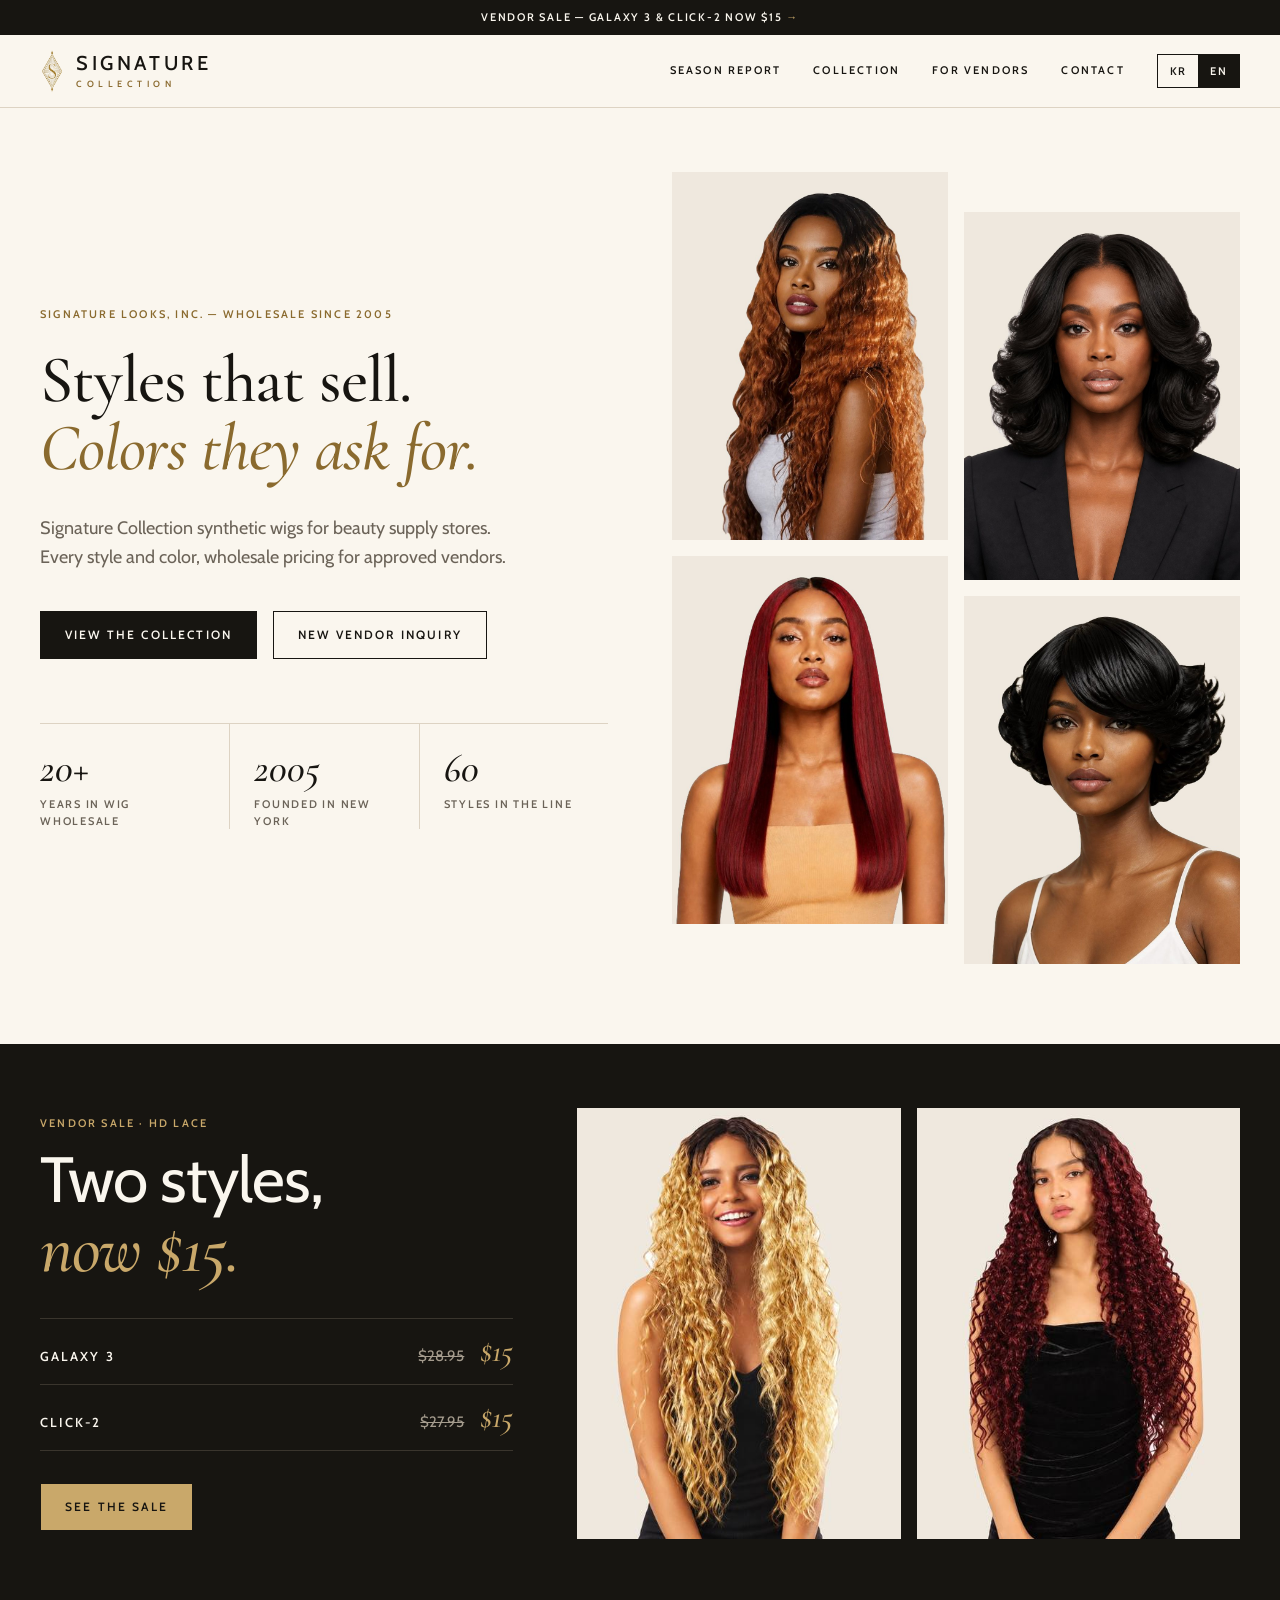
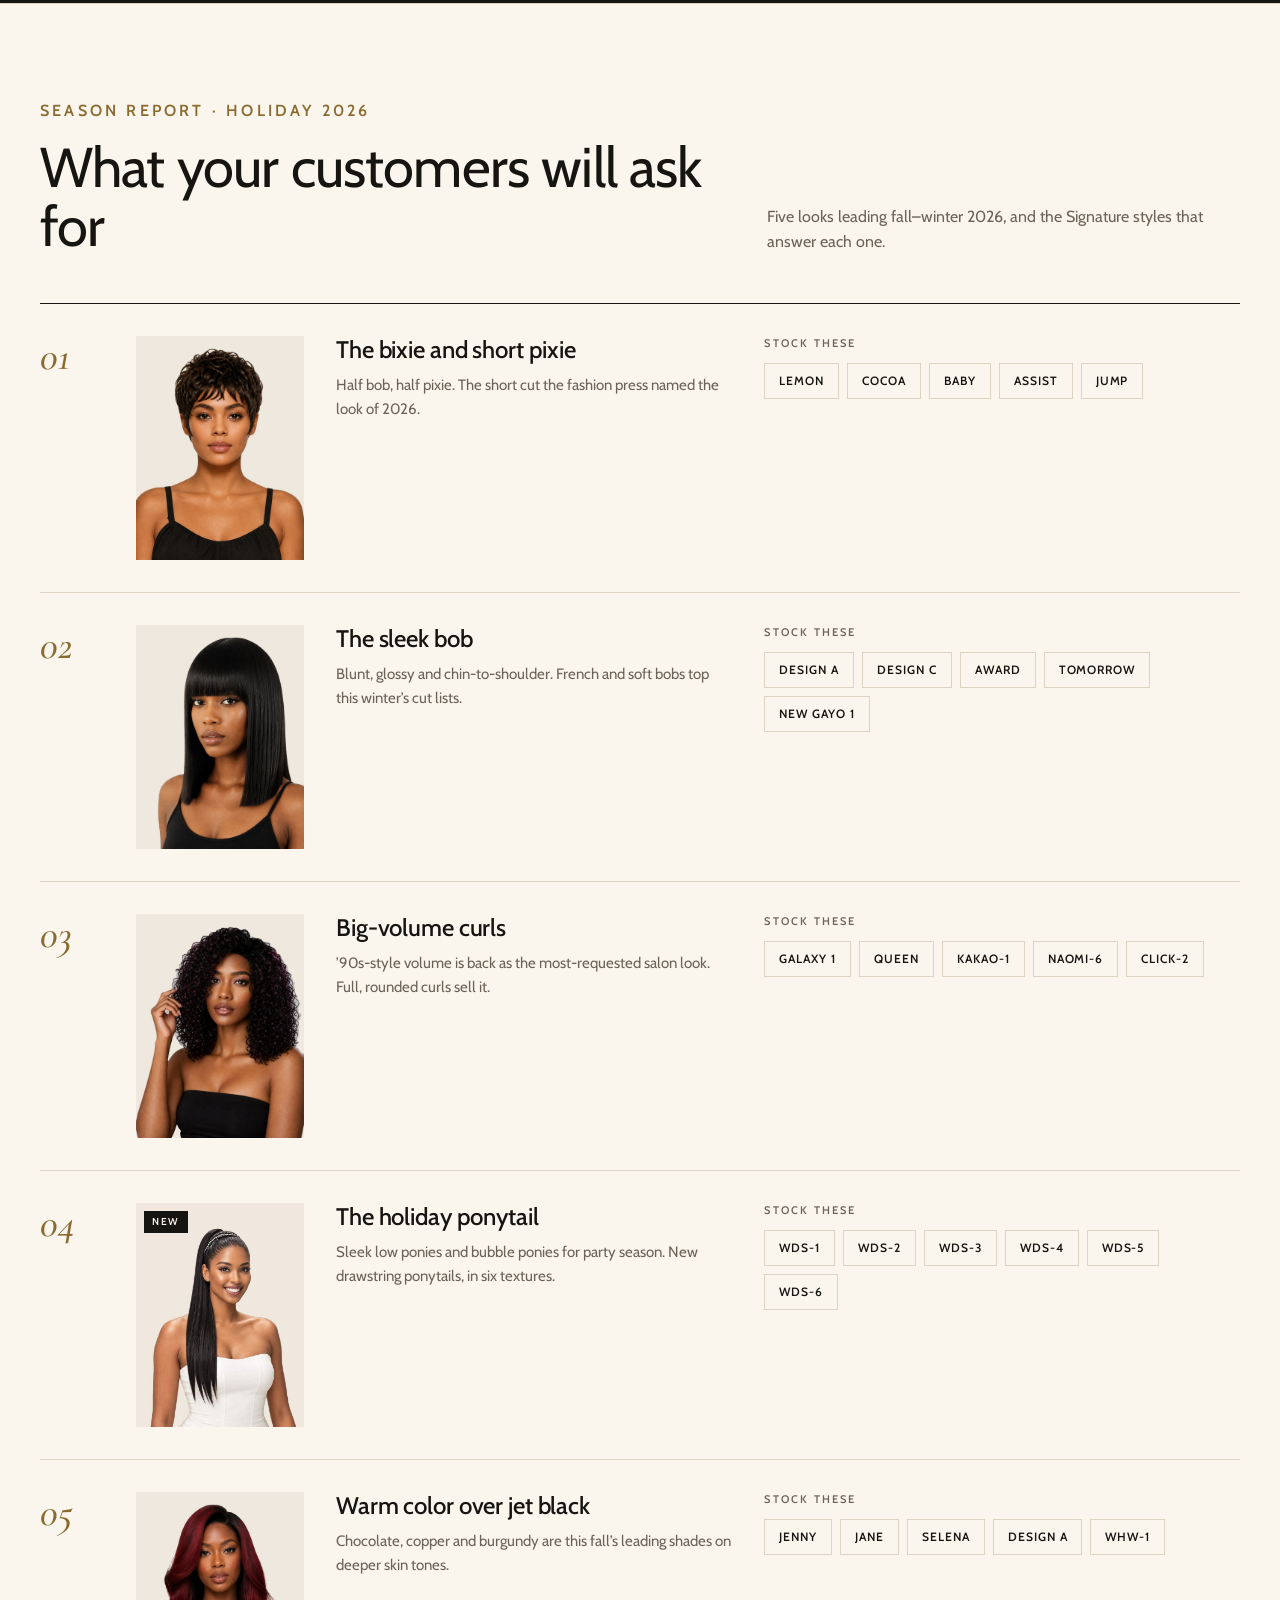
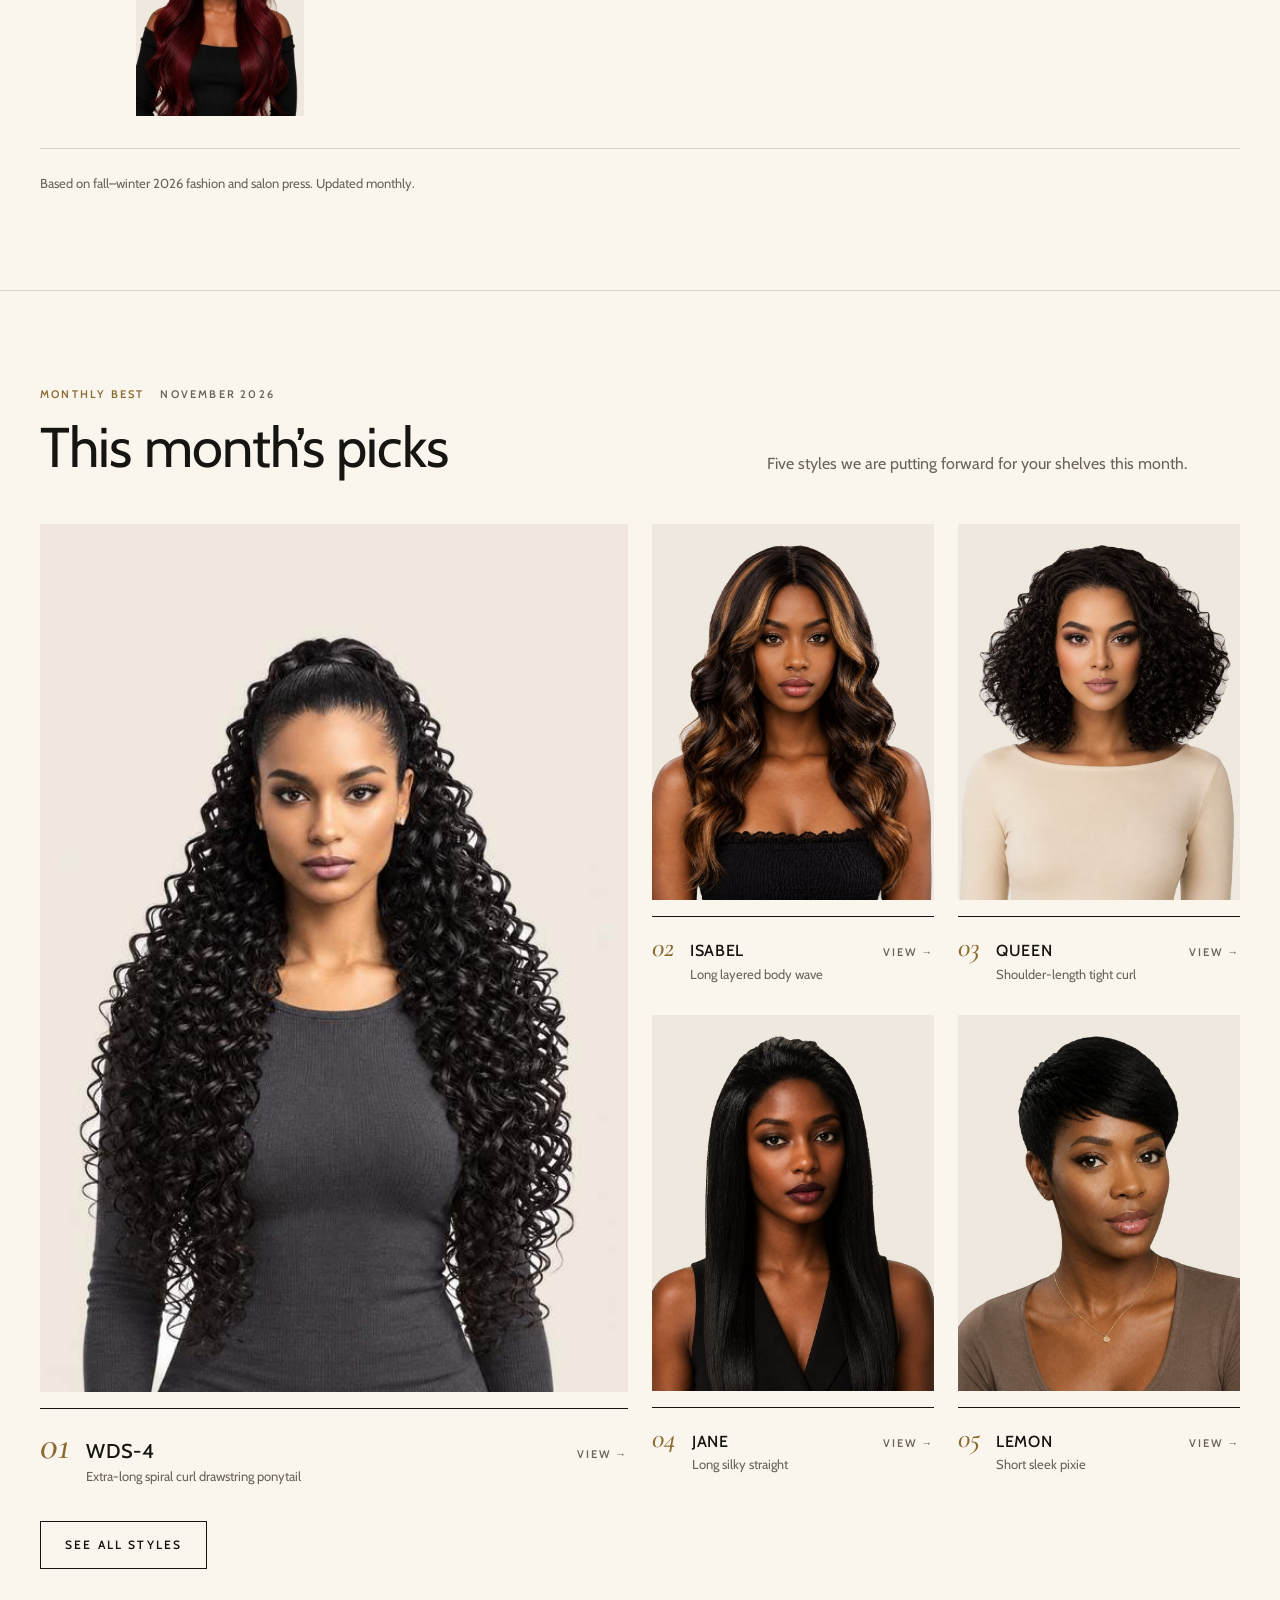
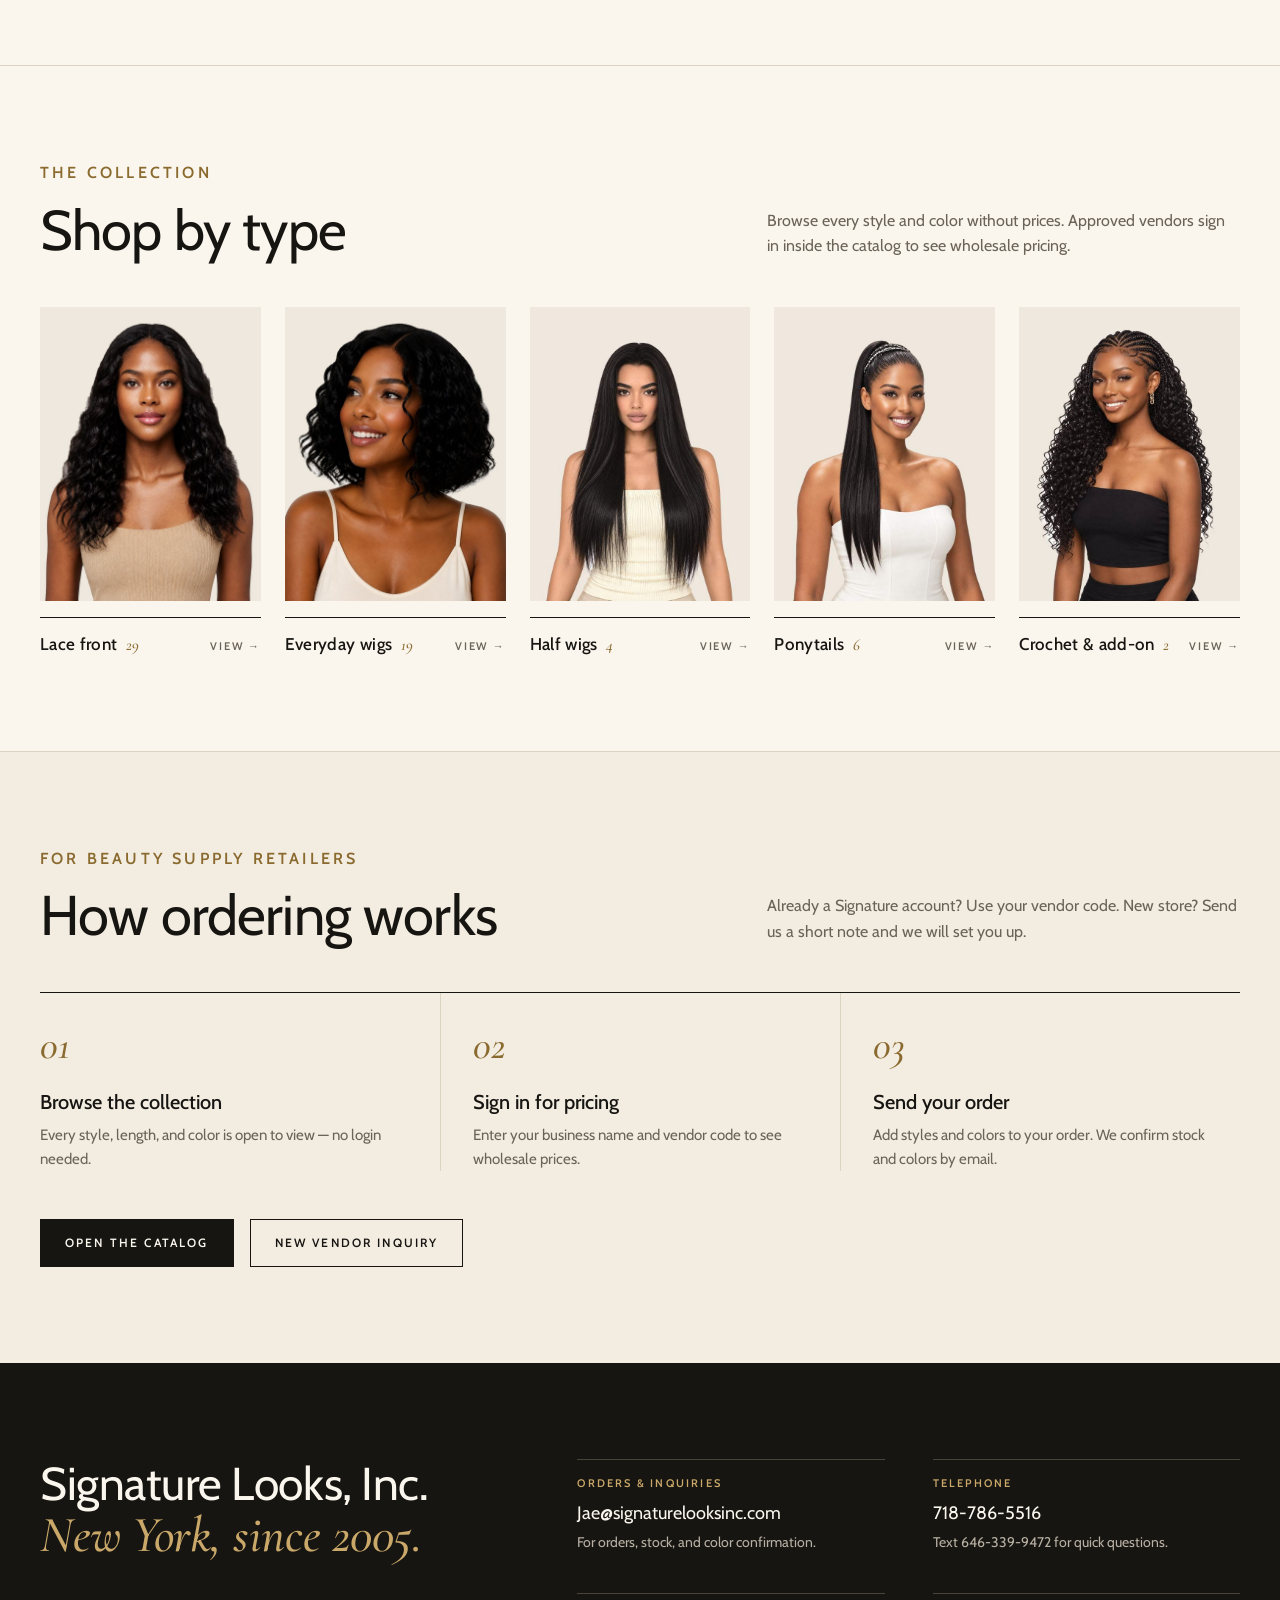
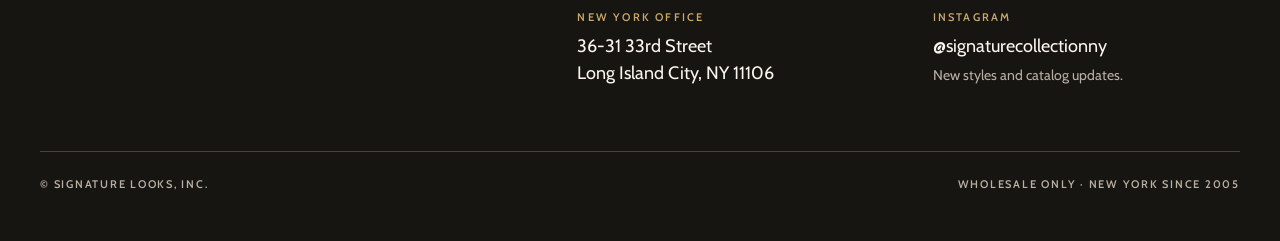
==== commit e9c67a3a: "Site renewal: new catalog (60 styles, ponytail tab), season report, November picks" ====
--- a/index.html
+++ b/index.html
@@ -136,14 +136,15 @@
     .sec-head p{margin:0;color:var(--muted);font-size:16px}
 
     /* Styles */
-    .styles{display:grid;grid-template-columns:repeat(4,1fr);gap:24px}
+    .styles{display:grid;grid-template-columns:repeat(5,1fr);gap:24px}
     .style{text-decoration:none;display:block}
     .style .frame{aspect-ratio:3/4;background:var(--photo);overflow:hidden}
     .style img{width:100%;height:100%;object-fit:cover;object-position:center top;transition:transform .6s ease}
     .style:hover img{transform:scale(1.03)}
     .style-meta{display:flex;justify-content:space-between;align-items:baseline;gap:8px;padding:16px 0 0;border-top:1px solid var(--ink);margin-top:16px}
-    .style-meta b{font:500 18px/1.2 var(--sans);letter-spacing:.04em}
-    .style-meta span{font:600 11px/1 var(--sans);letter-spacing:.16em;color:var(--muted);white-space:nowrap}
+    .style-meta b{font:500 17px/1.2 var(--sans);letter-spacing:.02em}
+    .style-meta .n{font:italic 500 .95em/1 var(--serif);color:var(--gold);margin-left:4px;letter-spacing:0}
+    .style-meta>span{font:600 11px/1 var(--sans);letter-spacing:.16em;color:var(--muted);white-space:nowrap}
 
     /* Vendors */
     .vendors{background:var(--paper)}
@@ -168,6 +169,25 @@
     .contact-item small{display:block;margin-top:4px;font-size:14px;color:#b8b0a3}
     .base{display:flex;justify-content:space-between;gap:24px;padding-top:24px;border-top:1px solid #4a4339;font:600 11px/1.5 var(--sans);letter-spacing:.16em;color:#b8b0a3}
 
+
+    /* Season report */
+    .trends{padding:96px 0;border-top:1px solid var(--line)}
+    .trend-list{list-style:none;margin:0;padding:0;border-top:1px solid var(--ink)}
+    .trend{display:grid;grid-template-columns:64px 168px minmax(0,5fr) minmax(0,6fr);gap:32px;align-items:start;padding:32px 0;border-bottom:1px solid var(--line)}
+    .trend>i{font:italic 500 40px/1 var(--serif);color:var(--gold)}
+    .trend .frame{aspect-ratio:3/4;background:var(--photo);overflow:hidden;display:block;position:relative}
+    .trend .frame img{width:100%;height:100%;object-fit:cover;object-position:center top;transition:transform .6s ease}
+    .trend .frame:hover img{transform:scale(1.03)}
+    .trend .tag{position:absolute;left:8px;top:8px;background:var(--ink);color:var(--ivory);font:600 10px/1 var(--sans);letter-spacing:.16em;padding:6px 8px}
+    .trend h3{margin:0 0 8px;font:500 24px/1.2 var(--sans);letter-spacing:-.005em}
+    .trend p{margin:0;color:var(--muted);font-size:15px;max-width:44ch}
+    .trend .pick .label{display:block;color:var(--muted);margin-bottom:12px}
+    .picks{display:flex;flex-wrap:wrap;gap:8px}
+    .picks a{display:inline-flex;align-items:center;min-height:36px;padding:0 14px;border:1px solid var(--line);text-decoration:none;font:600 12px/1 var(--sans);letter-spacing:.08em;background:var(--ivory)}
+    .picks a:hover{border-color:var(--ink);background:var(--ink);color:var(--ivory)}
+    .trend-note{margin:24px 0 0;color:var(--muted);font-size:13px}
+    @media(max-width:960px){.trend{grid-template-columns:48px 120px minmax(0,1fr);gap:24px}.trend .pick{grid-column:3}}
+    @media(max-width:640px){.trends{padding:48px 0}.trend{grid-template-columns:96px minmax(0,1fr);gap:8px 16px;padding:20px 0}.trend>i{display:none}.trend .frame{grid-row:span 2}.trend .pick{grid-column:2}.trend h3{font-size:18px;margin-bottom:4px}.trend p{font-size:14px}.trend .pick .label{display:none}.picks{gap:6px}.picks a{min-height:32px;padding:0 10px;font-size:11px}}
     :focus-visible{outline:2px solid var(--gold);outline-offset:3px}
 
     @media(max-width:960px){
@@ -177,11 +197,18 @@
       .hero-photos{padding-bottom:0}
       .hero-photos a:nth-child(2n){transform:none}
       .styles{grid-template-columns:repeat(2,1fr)}
-      .nav-links{display:none}
+      .site-head .wrap{flex-wrap:wrap;height:auto;padding-block:12px;row-gap:4px}
+      .nav{display:contents}
+      .langs{order:2}
+      .nav-links{order:3;flex:1 0 100%;gap:20px;overflow-x:auto;scrollbar-width:none;border-top:1px solid var(--line);margin-top:8px;padding-top:4px}
+      .nav-links::-webkit-scrollbar{display:none}
+      .nav-links a{white-space:nowrap;padding:10px 0;letter-spacing:.14em}
+      .styles .style:last-child{grid-column:span 2}
+      .styles .style:last-child .frame{aspect-ratio:2/1}
     }
     @media(max-width:640px){
       :root{--gutter:16px}
-      .site-head .wrap{height:64px}
+      .site-head .wrap{padding-block:10px}
       .mark-text b{font-size:17px}
       .hero h1{font-size:40px}
       .hero .label{letter-spacing:.1em}
@@ -225,7 +252,7 @@
       .styles{gap:12px}
       .style .frame{aspect-ratio:1/1}
       .style-meta{flex-direction:row;margin-top:8px;padding-top:8px}
-      .style-meta b{font-size:14px}.style-meta span{display:none}
+      .style-meta b{font-size:14px}.style-meta>span{display:none}
       .steps li,.steps li+li{display:grid;grid-template-columns:40px 1fr;column-gap:12px;padding:16px 0}
       .steps i{grid-row:span 2;margin:0;font-size:28px}
       .steps b{font-size:16px;margin:0 0 4px}.steps p{font-size:14px}
@@ -249,6 +276,7 @@
       </a>
       <nav class="nav" aria-label="Main">
         <div class="nav-links">
+          <a href="#trends" data-i="navTrends">SEASON REPORT</a>
           <a href="#styles" data-i="navStyles">COLLECTION</a>
           <a href="#vendors" data-i="navVendors">FOR VENDORS</a>
           <a href="#contact" data-i="navContact">CONTACT</a>
@@ -272,7 +300,7 @@
           <ul class="facts" aria-label="Company highlights">
             <li><strong>20+</strong><span data-i="factYears">YEARS IN WIG WHOLESALE</span></li>
             <li><strong>2005</strong><span data-i="factFounded">FOUNDED IN NEW YORK</span></li>
-            <li><strong>B2B</strong><span data-i="factVendor">VENDOR-ONLY PRICING</span></li>
+                        <li><strong>60</strong><span data-i="factStyles">STYLES IN THE LINE</span></li>
           </ul>
         </div>
         <div class="hero-photos">
@@ -302,6 +330,26 @@
       </div>
     </section>
 
+    <section class="trends" id="trends" aria-labelledby="trends-title">
+      <div class="wrap">
+        <div class="sec-head">
+          <div>
+            <p class="label" data-i="trendsEyebrow">Season report · Holiday 2026</p>
+            <h2 id="trends-title" data-i="trendsTitle">What your customers will ask for</h2>
+          </div>
+          <p data-i="trendsIntro">Five looks leading fall–winter 2026, and the Signature styles that answer each one.</p>
+        </div>
+        <ol class="trend-list">
+          <li class="trend"><i>01</i><a class="frame" href="signature-catalog-vendor.html#item=ASSIST"><img src="cards/42-assist-approved.jpg" alt="ASSIST" loading="lazy" width="600" height="800"></a><div><h3 data-i="t1h">The bixie and short pixie</h3><p data-i="t1p">Half bob, half pixie. The short cut the fashion press named the look of 2026.</p></div><div class="pick"><span class="label" data-i="tStock">STOCK THESE</span><div class="picks"><a href="signature-catalog-vendor.html#item=LEMON">LEMON</a><a href="signature-catalog-vendor.html#item=COCOA">COCOA</a><a href="signature-catalog-vendor.html#item=BABY">BABY</a><a href="signature-catalog-vendor.html#item=ASSIST">ASSIST</a><a href="signature-catalog-vendor.html#item=JUMP">JUMP</a></div></div></li>
+          <li class="trend"><i>02</i><a class="frame" href="signature-catalog-vendor.html#item=DESIGN%20C"><img src="cards/23-design-c-approved.jpg" alt="DESIGN C" loading="lazy" width="600" height="800"></a><div><h3 data-i="t2h">The sleek bob</h3><p data-i="t2p">Blunt, glossy and chin-to-shoulder. French and soft bobs top this winter’s cut lists.</p></div><div class="pick"><span class="label" data-i="tStock">STOCK THESE</span><div class="picks"><a href="signature-catalog-vendor.html#item=DESIGN%20A">DESIGN A</a><a href="signature-catalog-vendor.html#item=DESIGN%20C">DESIGN C</a><a href="signature-catalog-vendor.html#item=AWARD">AWARD</a><a href="signature-catalog-vendor.html#item=TOMORROW">TOMORROW</a><a href="signature-catalog-vendor.html#item=NEW%20GAYO%201">NEW GAYO 1</a></div></div></li>
+          <li class="trend"><i>03</i><a class="frame" href="signature-catalog-vendor.html#item=GALAXY%201"><img src="cards/39-galaxy-1-approved.jpg" alt="GALAXY 1" loading="lazy" width="600" height="800"></a><div><h3 data-i="t3h">Big-volume curls</h3><p data-i="t3p">’90s-style volume is back as the most-requested salon look. Full, rounded curls sell it.</p></div><div class="pick"><span class="label" data-i="tStock">STOCK THESE</span><div class="picks"><a href="signature-catalog-vendor.html#item=GALAXY%201">GALAXY 1</a><a href="signature-catalog-vendor.html#item=QUEEN">QUEEN</a><a href="signature-catalog-vendor.html#item=KAKAO-1">KAKAO-1</a><a href="signature-catalog-vendor.html#item=NAOMI-6">NAOMI-6</a><a href="signature-catalog-vendor.html#item=CLICK-2">CLICK-2</a></div></div></li>
+          <li class="trend"><i>04</i><a class="frame" href="signature-catalog-vendor.html#item=WDS-2"><span class="tag" data-i="tNew">NEW</span><img src="cards/56-wds-2-approved.jpg" alt="WDS-2" loading="lazy" width="600" height="800"></a><div><h3 data-i="t4h">The holiday ponytail</h3><p data-i="t4p">Sleek low ponies and bubble ponies for party season. New drawstring ponytails, in six textures.</p></div><div class="pick"><span class="label" data-i="tStock">STOCK THESE</span><div class="picks"><a href="signature-catalog-vendor.html#item=WDS-1">WDS-1</a><a href="signature-catalog-vendor.html#item=WDS-2">WDS-2</a><a href="signature-catalog-vendor.html#item=WDS-3">WDS-3</a><a href="signature-catalog-vendor.html#item=WDS-4">WDS-4</a><a href="signature-catalog-vendor.html#item=WDS-5">WDS-5</a><a href="signature-catalog-vendor.html#item=WDS-6">WDS-6</a></div></div></li>
+          <li class="trend"><i>05</i><a class="frame" href="signature-catalog-vendor.html#item=JENNY"><img src="cards/19-jenny-approved.jpg" alt="JENNY" loading="lazy" width="600" height="800"></a><div><h3 data-i="t5h">Warm color over jet black</h3><p data-i="t5p">Chocolate, copper and burgundy are this fall’s leading shades on deeper skin tones.</p></div><div class="pick"><span class="label" data-i="tStock">STOCK THESE</span><div class="picks"><a href="signature-catalog-vendor.html#item=JENNY">JENNY</a><a href="signature-catalog-vendor.html#item=JANE">JANE</a><a href="signature-catalog-vendor.html#item=SELENA">SELENA</a><a href="signature-catalog-vendor.html#item=DESIGN%20A">DESIGN A</a><a href="signature-catalog-vendor.html#item=WHW-1">WHW-1</a></div></div></li>
+        </ol>
+        <p class="trend-note" data-i="trendsNote">Based on fall–winter 2026 fashion and salon press. Updated monthly.</p>
+      </div>
+    </section>
+
     <section id="monthlyBest" class="mbest"></section>
 
     <section class="sec" id="styles" aria-labelledby="styles-title">
@@ -309,15 +357,16 @@
         <div class="sec-head">
           <div>
             <p class="label" data-i="stylesEyebrow">The Collection</p>
-            <h2 id="styles-title" data-i="stylesTitle">Shop by style</h2>
+            <h2 id="styles-title" data-i="stylesTitle">Shop by type</h2>
           </div>
           <p data-i="stylesIntro">Browse every style and color without prices. Approved vendors sign in inside the catalog to see wholesale pricing.</p>
         </div>
         <div class="styles">
-          <a class="style" href="signature-catalog-vendor.html#style=CURLS_WAVES"><div class="frame"><img src="cards/31-gold-approved.jpg" alt="Curls and waves style" loading="lazy"></div><div class="style-meta"><b data-i="sCurls">Curls &amp; Waves</b><span data-i="sView">VIEW →</span></div></a>
-          <a class="style" href="signature-catalog-vendor.html#style=STRAIGHT"><div class="frame"><img src="cards/06-selena-approved.jpg" alt="Straight style" loading="lazy"></div><div class="style-meta"><b data-i="sStraight">Straight</b><span data-i="sView">VIEW →</span></div></a>
-          <a class="style" href="signature-catalog-vendor.html#style=BOB_SHOULDER"><div class="frame"><img src="cards/22-s-k-918-approved.jpg" alt="Bob and shoulder length style" loading="lazy"></div><div class="style-meta"><b data-i="sBob">Bob &amp; Shoulder</b><span data-i="sView">VIEW →</span></div></a>
-          <a class="style" href="signature-catalog-vendor.html#style=SHORT_PIXIE"><div class="frame"><img src="cards/27-baby-approved.jpg" alt="Short and pixie style" loading="lazy"></div><div class="style-meta"><b data-i="sShort">Short &amp; Pixie</b><span data-i="sView">VIEW →</span></div></a>
+          <a class="style" href="signature-catalog-vendor.html#type=lace-front"><div class="frame"><img src="cards/31-gold-approved.jpg" alt="Lace front wigs" loading="lazy"></div><div class="style-meta"><b><span data-i="sLace">Lace front</span> <span class="n">29</span></b><span data-i="sView">VIEW →</span></div></a>
+          <a class="style" href="signature-catalog-vendor.html#type=everyday"><div class="frame"><img src="cards/22-s-k-918-approved.jpg" alt="Everyday wigs" loading="lazy"></div><div class="style-meta"><b><span data-i="sEveryday">Everyday wigs</span> <span class="n">19</span></b><span data-i="sView">VIEW →</span></div></a>
+          <a class="style" href="signature-catalog-vendor.html#type=half-wig"><div class="frame"><img src="cards/52-whw-2-approved.jpg" alt="Half wigs" loading="lazy"></div><div class="style-meta"><b><span data-i="sHalf">Half wigs</span> <span class="n">4</span></b><span data-i="sView">VIEW →</span></div></a>
+          <a class="style" href="signature-catalog-vendor.html#type=ponytail"><div class="frame"><img src="cards/56-wds-2-approved.jpg" alt="Drawstring ponytails" loading="lazy"></div><div class="style-meta"><b><span data-i="sPony">Ponytails</span> <span class="n">6</span></b><span data-i="sView">VIEW →</span></div></a>
+          <a class="style" href="signature-catalog-vendor.html#type=crochet"><div class="frame"><img src="cards/49-feather-queen-deep-wave-18in-approved.jpg" alt="Crochet and add-on hair" loading="lazy"></div><div class="style-meta"><b><span data-i="sCrochet">Crochet &amp; add-on</span> <span class="n">2</span></b><span data-i="sView">VIEW →</span></div></a>
         </div>
       </div>
     </section>
@@ -361,8 +410,8 @@
 
   <script>
     const COPY={
-      en:{saleLabel:'Vendor sale · HD Lace',saleTitle:'Two styles,',saleTitleEm:'now $15.',saleCta:'SEE THE SALE',saleBar:'VENDOR SALE — GALAXY 3 &amp; CLICK-2 NOW $15',navStyles:'COLLECTION',navVendors:'FOR VENDORS',navContact:'CONTACT',heritage:'Signature Looks, Inc. — Wholesale since 2005',headline:'Styles that sell.',headlineEm:'Colors they ask for.',tagline:'Signature Collection synthetic wigs for beauty supply stores. Every style and color, wholesale pricing for approved vendors.',explore:'VIEW THE COLLECTION',vendorInquiry:'NEW VENDOR INQUIRY',factYears:'YEARS IN WIG WHOLESALE',factFounded:'FOUNDED IN NEW YORK',factVendor:'VENDOR-ONLY PRICING',newArrival:'NEW ARRIVAL — ESSENSE',newArrivalNote:'QUEEN COLLECTION',stylesEyebrow:'The Collection',stylesTitle:'Shop by style',stylesIntro:'Browse every style and color without prices. Approved vendors sign in inside the catalog to see wholesale pricing.',sCurls:'Curls &amp; Waves',sStraight:'Straight',sBob:'Bob &amp; Shoulder',sShort:'Short &amp; Pixie',sView:'VIEW →',vendorsEyebrow:'For Beauty Supply Retailers',vendorsTitle:'How ordering works',vendorsIntro:'Already a Signature account? Use your vendor code. New store? Send us a short note and we will set you up.',step1:'Browse the collection',step1p:'Every style, length, and color is open to view — no login needed.',step2:'Sign in for pricing',step2p:'Enter your business name and vendor code to see wholesale prices.',step3:'Send your order',step3p:'Add styles and colors to your order. We confirm stock and colors by email.',openCatalog:'OPEN THE CATALOG',contactTitle:'Signature Looks, Inc.',contactEm:"New York, since 2005.",email:'Orders &amp; Inquiries',emailNote:'For orders, stock, and color confirmation.',telephone:'Telephone',textNote:'Text 646-339-9472 for quick questions.',office:'New York Office',instagram:'Instagram',instagramNote:'New styles and catalog updates.',baseNote:'WHOLESALE ONLY · NEW YORK SINCE 2005'},
-      ko:{saleLabel:'거래처 세일 · HD 레이스',saleTitle:'두 가지 스타일,',saleTitleEm:'지금 $15.',saleCta:'세일 보기',saleBar:'거래처 세일 — GALAXY 3 · CLICK-2 지금 $15',navStyles:'컬렉션',navVendors:'거래처 안내',navContact:'연락처',heritage:'Signature Looks, Inc. — 2005년부터 도매',headline:'잘 팔리는 스타일,',headlineEm:'손님이 찾는 색상.',tagline:'뷰티서플라이 매장을 위한 Signature Collection 인조모 위그. 모든 스타일과 색상을 볼 수 있고, 승인된 거래처는 도매가를 확인할 수 있습니다.',explore:'컬렉션 보기',vendorInquiry:'신규 거래처 문의',factYears:'년 이상 위그 도매',factFounded:'뉴욕에서 설립',factVendor:'거래처 전용 도매가',newArrival:'신제품 — ESSENSE',newArrivalNote:'QUEEN 컬렉션',stylesEyebrow:'컬렉션',stylesTitle:'스타일별로 보기',stylesIntro:'모든 스타일과 색상을 가격 없이 둘러보실 수 있습니다. 승인된 거래처는 카탈로그 안에서 로그인 후 도매가를 확인합니다.',sCurls:'컬 &amp; 웨이브',sStraight:'스트레이트',sBob:'보브 &amp; 단발',sShort:'숏 &amp; 픽시',sView:'보기 →',vendorsEyebrow:'뷰티서플라이 매장 안내',vendorsTitle:'주문 방법',vendorsIntro:'기존 거래처는 거래처 코드로 로그인하세요. 신규 매장은 이메일로 간단히 문의 주시면 안내해 드립니다.',step1:'컬렉션 둘러보기',step1p:'모든 스타일·길이·색상을 로그인 없이 볼 수 있습니다.',step2:'로그인 후 가격 확인',step2p:'업체명과 거래처 코드를 입력하면 도매가가 보입니다.',step3:'주문 보내기',step3p:'스타일과 색상을 담아 주문하시면, 재고와 색상을 이메일로 확인해 드립니다.',openCatalog:'카탈로그 열기',contactTitle:'Signature Looks, Inc.',contactEm:"뉴욕, 2005년부터.",email:'주문 및 제품 문의',emailNote:'주문·재고·색상 확인은 이메일로 문의해 주세요.',telephone:'회사 전화',textNote:'간단한 문의는 646-339-9472로 문자 주세요.',office:'뉴욕 오피스',instagram:'인스타그램',instagramNote:'신제품과 카탈로그 소식.',baseNote:'도매 전용 · 뉴욕 2005년 설립'}
+      en:{saleLabel:'Vendor sale · HD Lace',saleTitle:'Two styles,',saleTitleEm:'now $15.',saleCta:'SEE THE SALE',saleBar:'VENDOR SALE — GALAXY 3 &amp; CLICK-2 NOW $15',navStyles:'COLLECTION',navVendors:'FOR VENDORS',navContact:'CONTACT',heritage:'Signature Looks, Inc. — Wholesale since 2005',headline:'Styles that sell.',headlineEm:'Colors they ask for.',tagline:'Signature Collection synthetic wigs for beauty supply stores. Every style and color, wholesale pricing for approved vendors.',explore:'VIEW THE COLLECTION',vendorInquiry:'NEW VENDOR INQUIRY',factYears:'YEARS IN WIG WHOLESALE',factFounded:'FOUNDED IN NEW YORK',factVendor:'VENDOR-ONLY PRICING',newArrival:'NEW ARRIVAL — ESSENSE',newArrivalNote:'QUEEN COLLECTION',stylesEyebrow:'The Collection',stylesTitle:'Shop by type',stylesIntro:'Browse every style and color without prices. Approved vendors sign in inside the catalog to see wholesale pricing.',sLace:'Lace front',sEveryday:'Everyday wigs',sHalf:'Half wigs',sCrochet:'Crochet &amp; add-on',factStyles:"STYLES IN THE LINE",sPony:"Ponytails",navTrends:"SEASON REPORT",tNew:"NEW",tStock:"STOCK THESE",trendsEyebrow:"Season report · Holiday 2026",trendsTitle:"What your customers will ask for",trendsIntro:"Five looks leading fall–winter 2026, and the Signature styles that answer each one.",trendsNote:"Based on fall–winter 2026 fashion and salon press. Updated monthly.",t1h:"The bixie and short pixie",t1p:"Half bob, half pixie. The short cut the fashion press named the look of 2026.",t2h:"The sleek bob",t2p:"Blunt, glossy and chin-to-shoulder. French and soft bobs top this winter’s cut lists.",t3h:"Big-volume curls",t3p:"’90s-style volume is back as the most-requested salon look. Full, rounded curls sell it.",t4h:"The holiday ponytail",t4p:"Sleek low ponies and bubble ponies for party season. New drawstring ponytails, in six textures.",t5h:"Warm color over jet black",t5p:"Chocolate, copper and burgundy are this fall’s leading shades on deeper skin tones.",sView:'VIEW →',vendorsEyebrow:'For Beauty Supply Retailers',vendorsTitle:'How ordering works',vendorsIntro:'Already a Signature account? Use your vendor code. New store? Send us a short note and we will set you up.',step1:'Browse the collection',step1p:'Every style, length, and color is open to view — no login needed.',step2:'Sign in for pricing',step2p:'Enter your business name and vendor code to see wholesale prices.',step3:'Send your order',step3p:'Add styles and colors to your order. We confirm stock and colors by email.',openCatalog:'OPEN THE CATALOG',contactTitle:'Signature Looks, Inc.',contactEm:"New York, since 2005.",email:'Orders &amp; Inquiries',emailNote:'For orders, stock, and color confirmation.',telephone:'Telephone',textNote:'Text 646-339-9472 for quick questions.',office:'New York Office',instagram:'Instagram',instagramNote:'New styles and catalog updates.',baseNote:'WHOLESALE ONLY · NEW YORK SINCE 2005'},
+      ko:{saleLabel:'거래처 세일 · HD 레이스',saleTitle:'두 가지 스타일,',saleTitleEm:'지금 $15.',saleCta:'세일 보기',saleBar:'거래처 세일 — GALAXY 3 · CLICK-2 지금 $15',navStyles:'컬렉션',navVendors:'거래처 안내',navContact:'연락처',heritage:'Signature Looks, Inc. — 2005년부터 도매',headline:'잘 팔리는 스타일,',headlineEm:'손님이 찾는 색상.',tagline:'뷰티서플라이 매장을 위한 Signature Collection 인조모 위그. 모든 스타일과 색상을 볼 수 있고, 승인된 거래처는 도매가를 확인할 수 있습니다.',explore:'컬렉션 보기',vendorInquiry:'신규 거래처 문의',factYears:'년 이상 위그 도매',factFounded:'뉴욕에서 설립',factVendor:'거래처 전용 도매가',newArrival:'신제품 — ESSENSE',newArrivalNote:'QUEEN 컬렉션',stylesEyebrow:'컬렉션',stylesTitle:'종류별로 보기',stylesIntro:'모든 스타일과 색상을 가격 없이 둘러보실 수 있습니다. 승인된 거래처는 카탈로그 안에서 로그인 후 도매가를 확인합니다.',sLace:'레이스 프런트',sEveryday:'데일리 가발',sHalf:'하프 위그',sCrochet:'크로셰 · 붙임머리',factStyles:"개 스타일 보유",sPony:"포니테일",navTrends:"시즌 리포트",tNew:"신제품",tStock:"추천 제품",trendsEyebrow:"시즌 리포트 · 2026 연말",trendsTitle:"이번 시즌, 손님이 찾을 스타일",trendsIntro:"2026 가을·겨울을 이끄는 다섯 가지 룩과, 각각에 맞는 시그니처 스타일입니다.",trendsNote:"2026 가을·겨울 패션·헤어 매체 기준. 매달 업데이트합니다.",t1h:"빅시 · 숏 픽시",t1p:"보브와 픽시의 중간. 패션 매체가 2026년의 룩으로 꼽은 숏컷입니다.",t2h:"슬릭 보브",t2p:"일자로 떨어지는 윤기 있는 보브. 올겨울 커트 트렌드 상위권입니다.",t3h:"볼륨 컬",t3p:"90년대식 풍성한 볼륨이 미용실에서 가장 많이 찾는 룩으로 돌아왔습니다.",t4h:"연말 포니테일",t4p:"파티 시즌의 슬릭 로우 포니와 버블 포니. 신제품 드로스트링 포니테일 6종.",t5h:"블랙 대신 따뜻한 컬러",t5p:"초콜릿 브라운, 코퍼, 버건디가 올가을 가장 주목받는 컬러입니다.",sView:'보기 →',vendorsEyebrow:'뷰티서플라이 매장 안내',vendorsTitle:'주문 방법',vendorsIntro:'기존 거래처는 거래처 코드로 로그인하세요. 신규 매장은 이메일로 간단히 문의 주시면 안내해 드립니다.',step1:'컬렉션 둘러보기',step1p:'모든 스타일·길이·색상을 로그인 없이 볼 수 있습니다.',step2:'로그인 후 가격 확인',step2p:'업체명과 거래처 코드를 입력하면 도매가가 보입니다.',step3:'주문 보내기',step3p:'스타일과 색상을 담아 주문하시면, 재고와 색상을 이메일로 확인해 드립니다.',openCatalog:'카탈로그 열기',contactTitle:'Signature Looks, Inc.',contactEm:"뉴욕, 2005년부터.",email:'주문 및 제품 문의',emailNote:'주문·재고·색상 확인은 이메일로 문의해 주세요.',telephone:'회사 전화',textNote:'간단한 문의는 646-339-9472로 문자 주세요.',office:'뉴욕 오피스',instagram:'인스타그램',instagramNote:'신제품과 카탈로그 소식.',baseNote:'도매 전용 · 뉴욕 2005년 설립'}
     };
     function setLanguage(lang){
       document.documentElement.lang=lang;
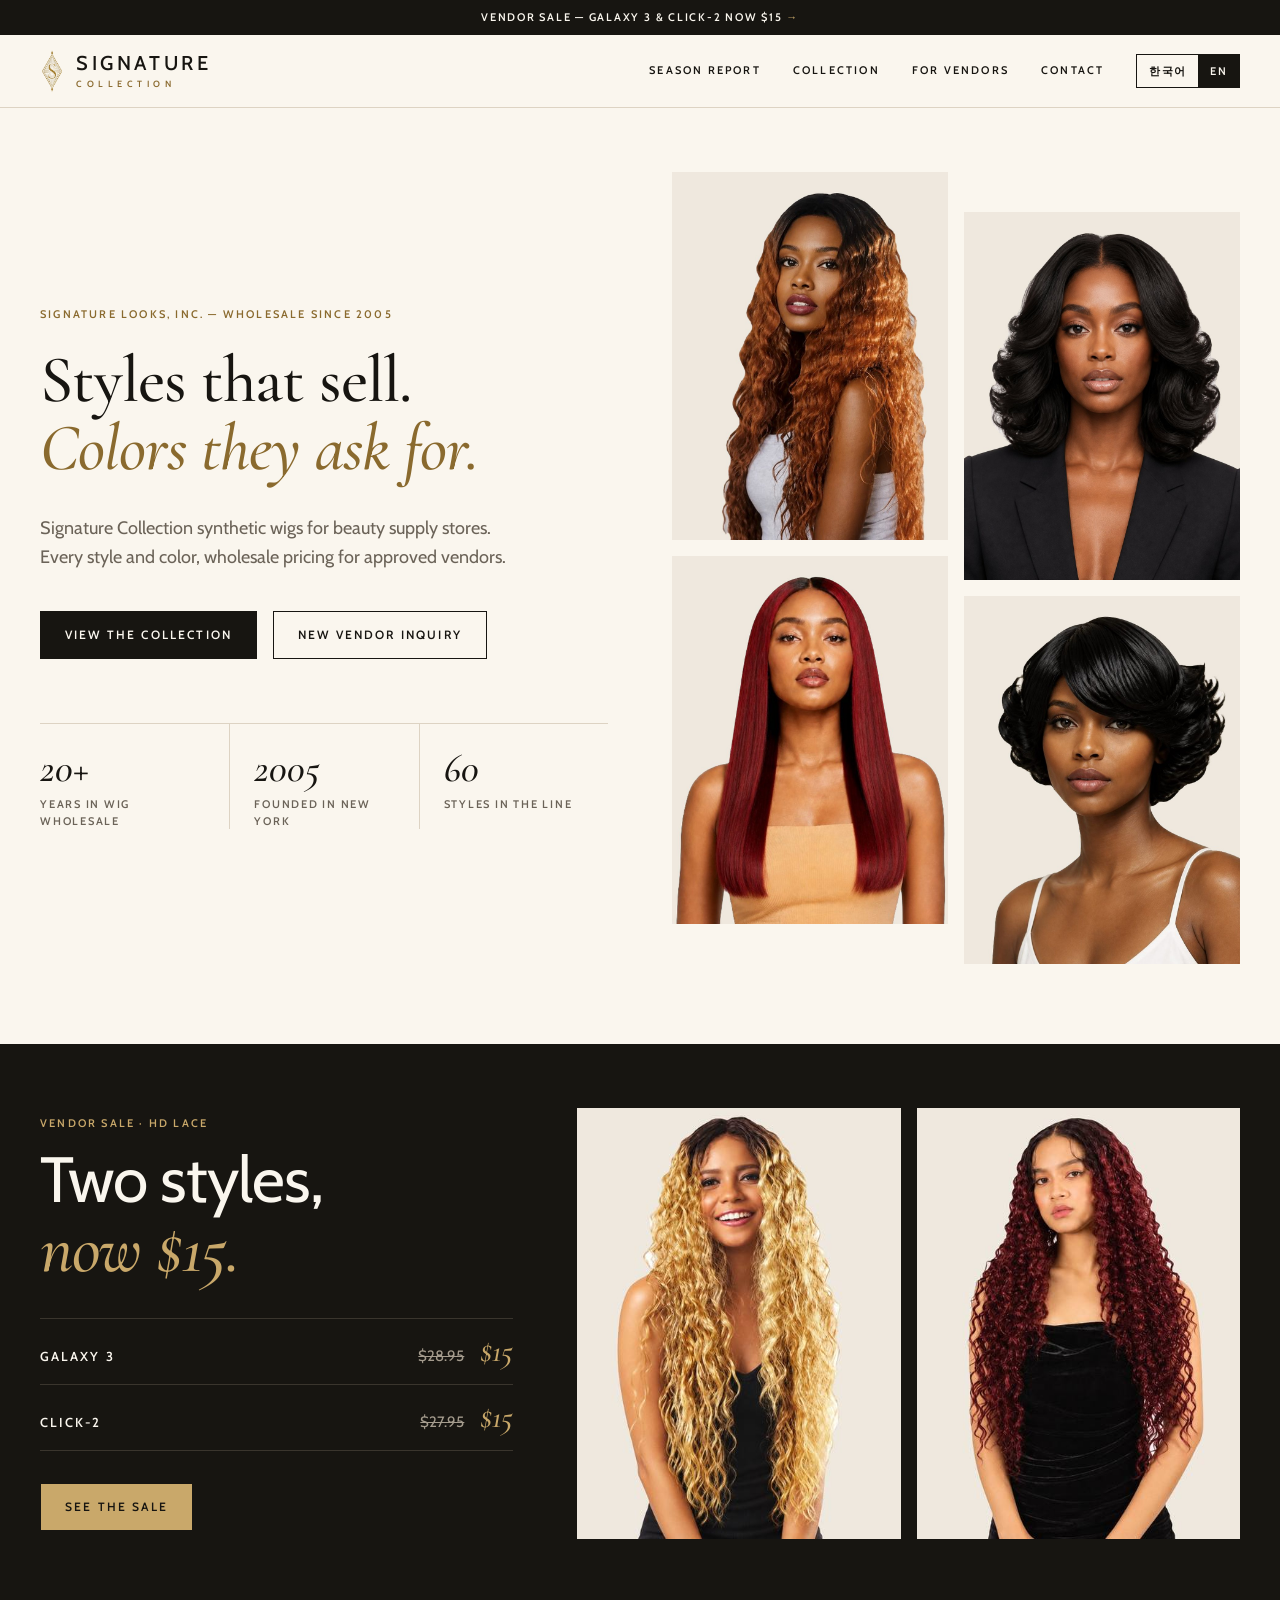
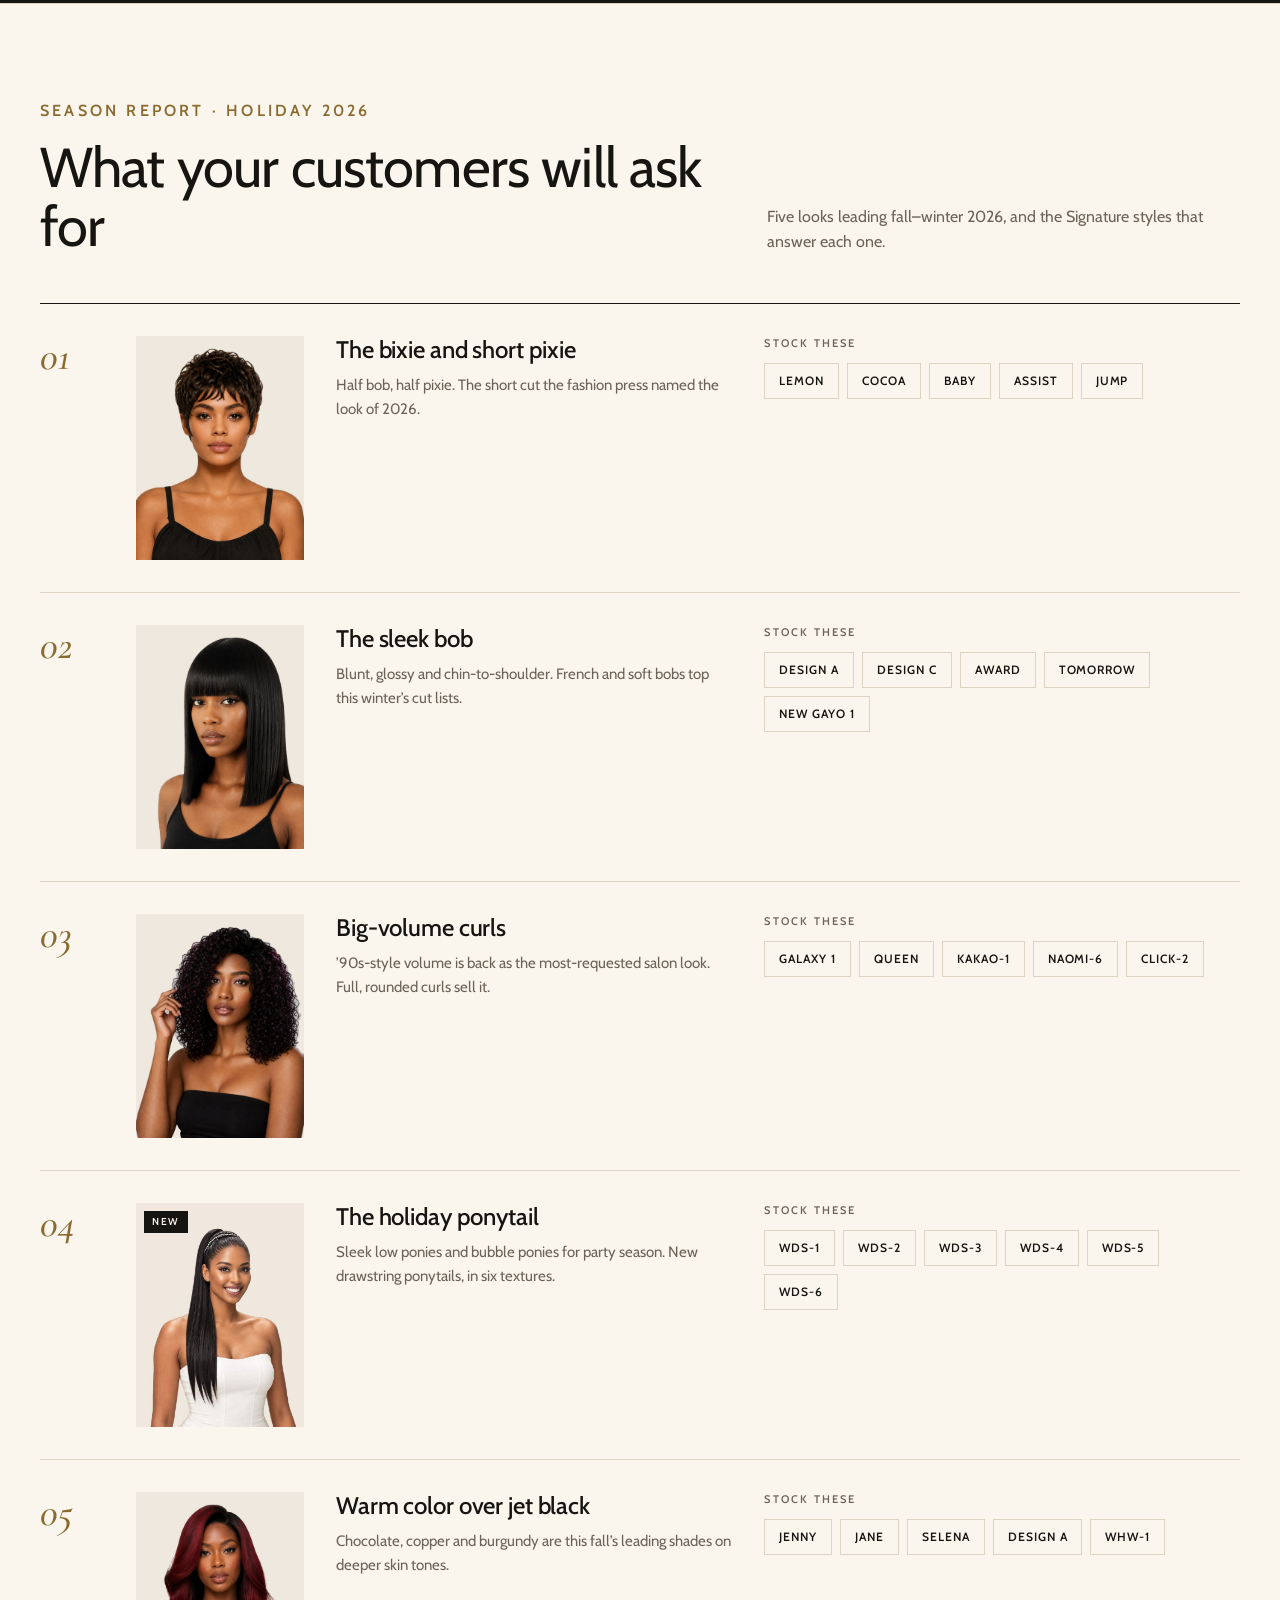
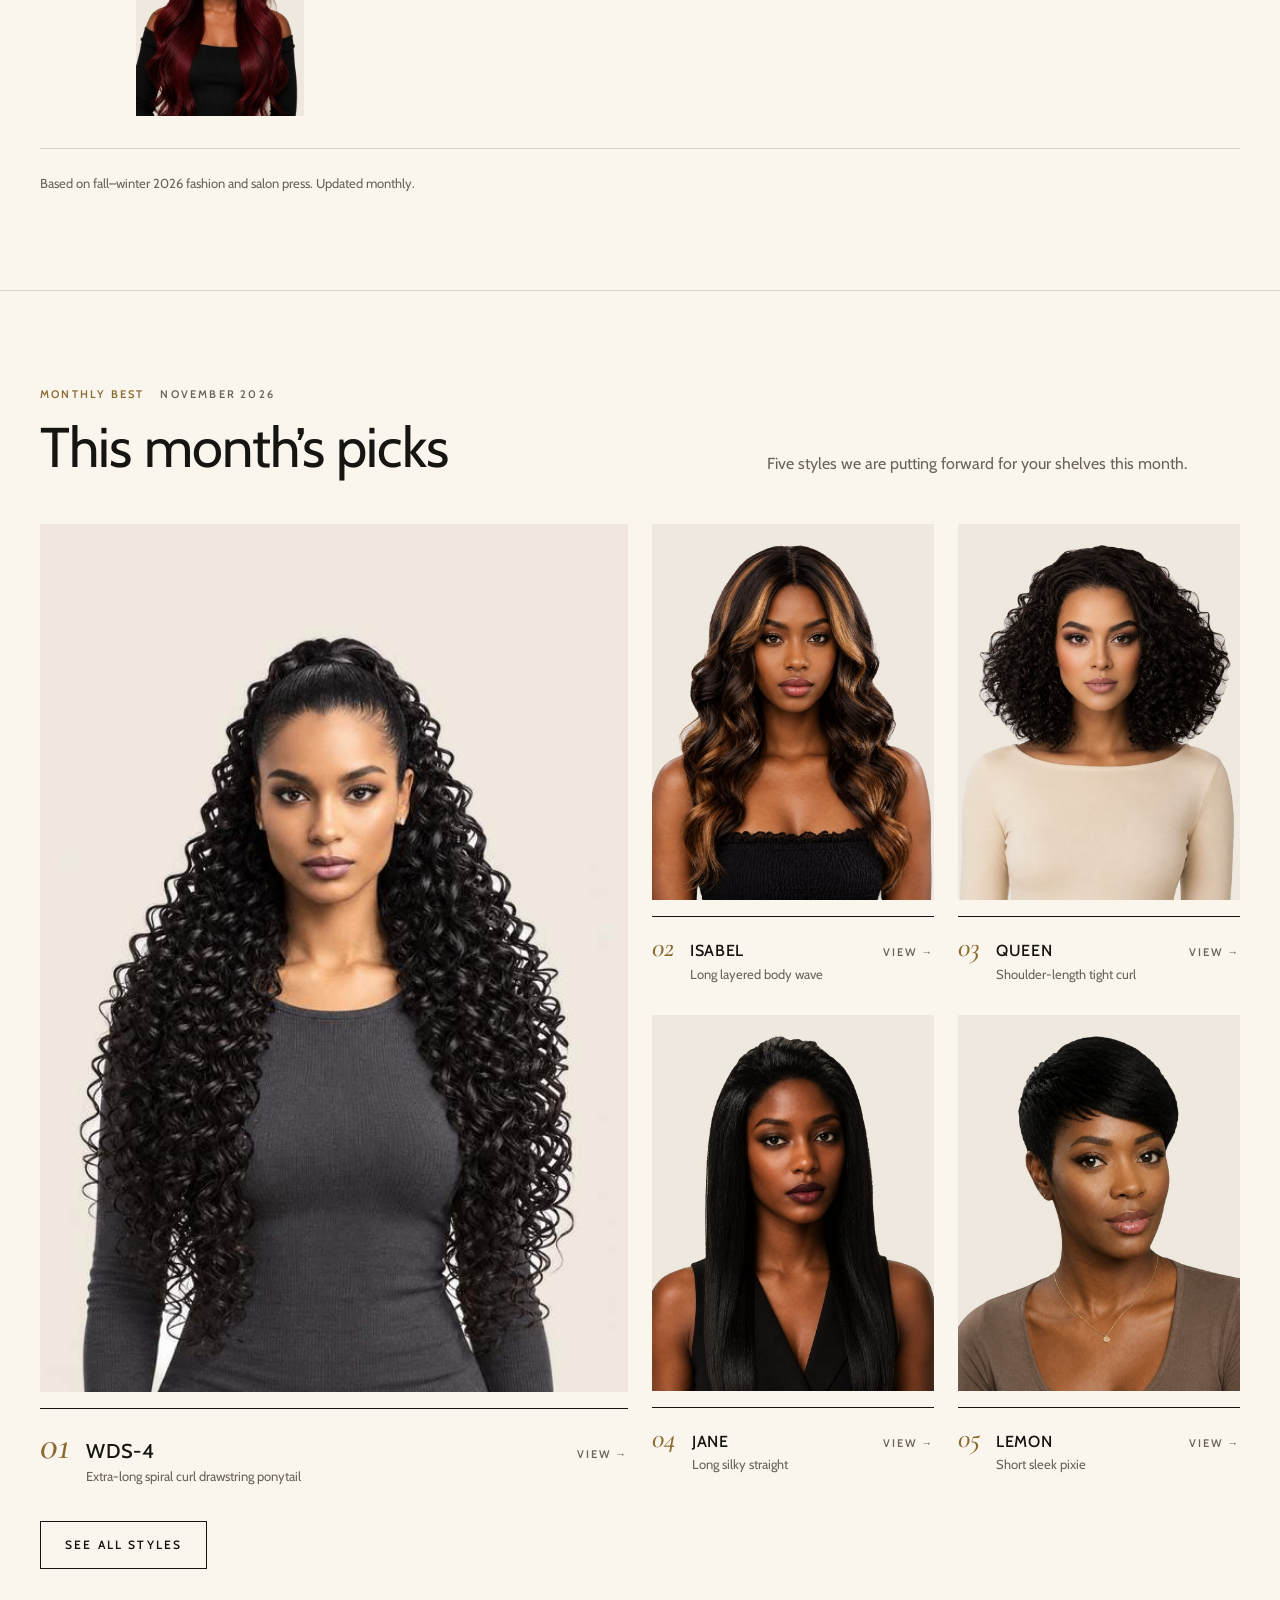
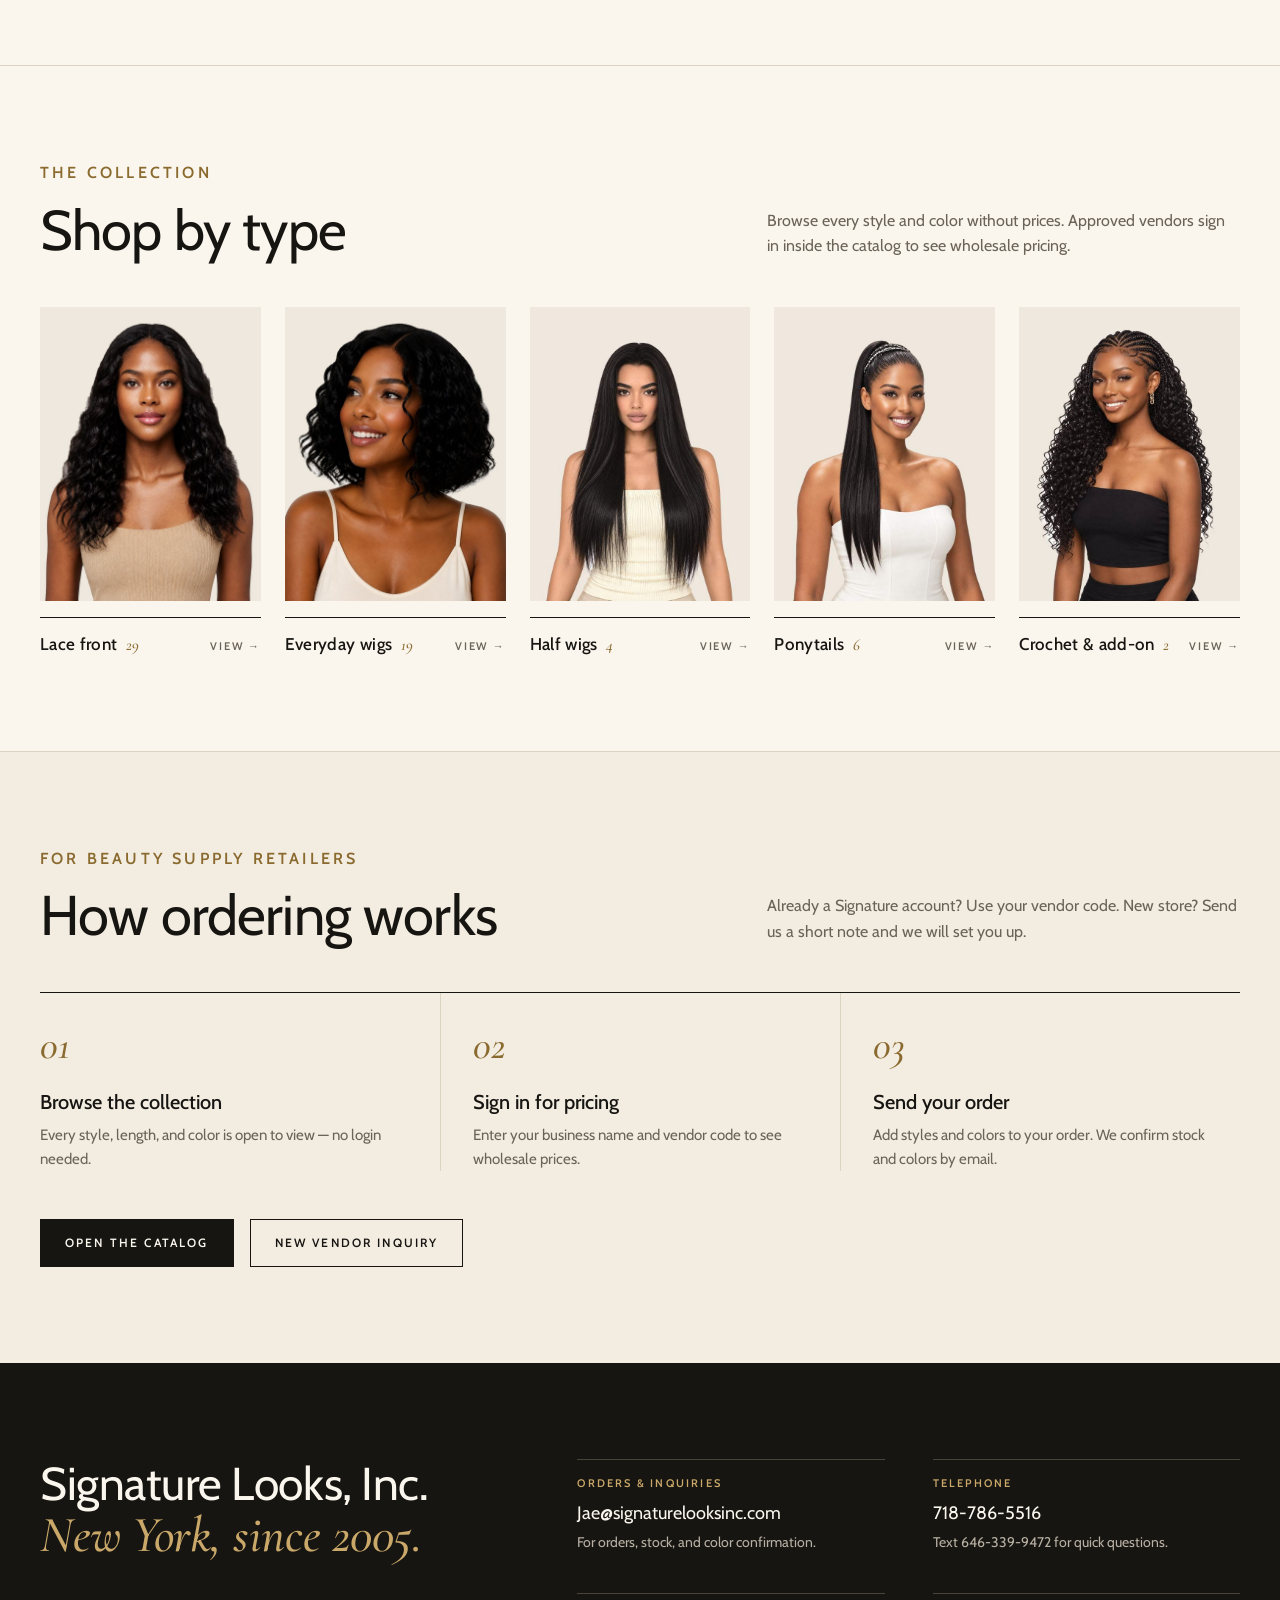
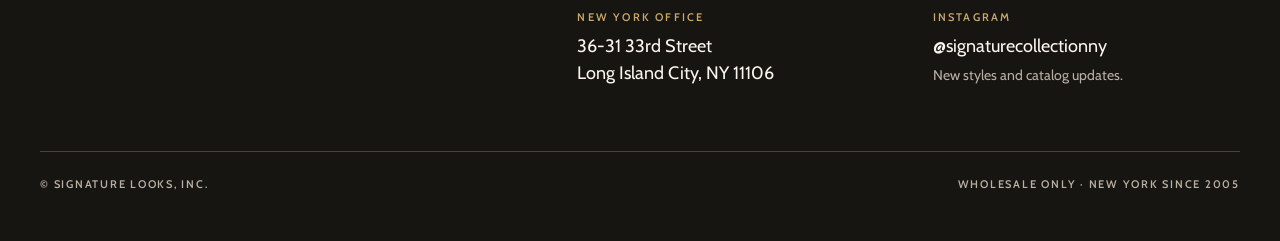
==== commit 7296a838: "Phone easy-reading: larger text, call/text bar, filter button, large photo view, auto language, 30-d" ====
--- a/index.html
+++ b/index.html
@@ -263,6 +263,35 @@
       .contact-grid{gap:16px}
       .contact-item a,.contact-item address{font-size:16px}
     }
+
+    /* easy-reading phone layer */
+    .callbar{display:none}
+    @media(max-width:640px){
+      body{font-size:17px}
+      .label{font-size:12px;letter-spacing:.08em}
+      .hero .label{letter-spacing:.06em}
+      .lede{font-size:17px}
+      .btn{min-height:52px;font-size:15px;letter-spacing:.06em}
+      .hero .btn-line,.vendors .btn-line{min-height:48px;font-size:15px}
+      .facts span{font-size:13px;letter-spacing:.02em}
+      .nav-links a{font-size:13px;letter-spacing:.06em}
+      .langs button{min-height:40px;padding:8px 12px;font-size:13px;letter-spacing:0}
+      .mark-text b{font-size:17px}
+      .sec-head p{font-size:16px}
+      .trend h3{font-size:20px}
+      .trend p{font-size:16px}
+      .picks a{min-height:44px;padding:0 14px;font-size:14px;letter-spacing:.02em}
+      .style-meta b{font-size:16px}
+      .steps b{font-size:18px}.steps p{font-size:16px}
+      .contact-item a,.contact-item address{font-size:18px}
+      .contact-item small{font-size:15px}
+      .salecard-list b{font-size:15px;letter-spacing:.08em}
+      .callbar{display:grid;grid-template-columns:1fr 1fr;position:fixed;left:0;right:0;bottom:0;z-index:30;background:var(--ink);padding:8px max(8px,env(safe-area-inset-right,0px)) calc(8px + env(safe-area-inset-bottom,0px)) max(8px,env(safe-area-inset-left,0px));gap:8px}
+      .callbar a{display:flex;align-items:center;justify-content:center;gap:8px;min-height:52px;background:var(--ivory);color:var(--ink);text-decoration:none;font:600 16px/1.1 var(--sans);font-variant-numeric:tabular-nums}
+      .callbar a+a{background:transparent;color:var(--ivory);border:1px solid var(--gold-on-ink)}
+      .callbar b{font-weight:700}
+      body{padding-bottom:calc(68px + env(safe-area-inset-bottom,0px))}
+    }
     @media(prefers-reduced-motion:reduce){html{scroll-behavior:auto}.style img{transition:none}}
   </style>
 </head>
@@ -281,7 +310,7 @@
           <a href="#vendors" data-i="navVendors">FOR VENDORS</a>
           <a href="#contact" data-i="navContact">CONTACT</a>
         </div>
-        <div class="langs" aria-label="Language"><button id="ko" type="button">KR</button><button id="en" class="on" type="button">EN</button></div>
+        <div class="langs" aria-label="Language"><button id="ko" type="button">한국어</button><button id="en" class="on" type="button">EN</button></div>
       </nav>
     </div>
   </header>
@@ -408,10 +437,12 @@
     </div>
   </footer>
 
+  <nav class="callbar" aria-label="Contact"><a href="tel:+17187865516"><b data-i="callLab">Call</b> 718-786-5516</a><a href="sms:+16463399472"><b data-i="textLab">Text</b> 646-339-9472</a></nav>
+
   <script>
     const COPY={
-      en:{saleLabel:'Vendor sale · HD Lace',saleTitle:'Two styles,',saleTitleEm:'now $15.',saleCta:'SEE THE SALE',saleBar:'VENDOR SALE — GALAXY 3 &amp; CLICK-2 NOW $15',navStyles:'COLLECTION',navVendors:'FOR VENDORS',navContact:'CONTACT',heritage:'Signature Looks, Inc. — Wholesale since 2005',headline:'Styles that sell.',headlineEm:'Colors they ask for.',tagline:'Signature Collection synthetic wigs for beauty supply stores. Every style and color, wholesale pricing for approved vendors.',explore:'VIEW THE COLLECTION',vendorInquiry:'NEW VENDOR INQUIRY',factYears:'YEARS IN WIG WHOLESALE',factFounded:'FOUNDED IN NEW YORK',factVendor:'VENDOR-ONLY PRICING',newArrival:'NEW ARRIVAL — ESSENSE',newArrivalNote:'QUEEN COLLECTION',stylesEyebrow:'The Collection',stylesTitle:'Shop by type',stylesIntro:'Browse every style and color without prices. Approved vendors sign in inside the catalog to see wholesale pricing.',sLace:'Lace front',sEveryday:'Everyday wigs',sHalf:'Half wigs',sCrochet:'Crochet &amp; add-on',factStyles:"STYLES IN THE LINE",sPony:"Ponytails",navTrends:"SEASON REPORT",tNew:"NEW",tStock:"STOCK THESE",trendsEyebrow:"Season report · Holiday 2026",trendsTitle:"What your customers will ask for",trendsIntro:"Five looks leading fall–winter 2026, and the Signature styles that answer each one.",trendsNote:"Based on fall–winter 2026 fashion and salon press. Updated monthly.",t1h:"The bixie and short pixie",t1p:"Half bob, half pixie. The short cut the fashion press named the look of 2026.",t2h:"The sleek bob",t2p:"Blunt, glossy and chin-to-shoulder. French and soft bobs top this winter’s cut lists.",t3h:"Big-volume curls",t3p:"’90s-style volume is back as the most-requested salon look. Full, rounded curls sell it.",t4h:"The holiday ponytail",t4p:"Sleek low ponies and bubble ponies for party season. New drawstring ponytails, in six textures.",t5h:"Warm color over jet black",t5p:"Chocolate, copper and burgundy are this fall’s leading shades on deeper skin tones.",sView:'VIEW →',vendorsEyebrow:'For Beauty Supply Retailers',vendorsTitle:'How ordering works',vendorsIntro:'Already a Signature account? Use your vendor code. New store? Send us a short note and we will set you up.',step1:'Browse the collection',step1p:'Every style, length, and color is open to view — no login needed.',step2:'Sign in for pricing',step2p:'Enter your business name and vendor code to see wholesale prices.',step3:'Send your order',step3p:'Add styles and colors to your order. We confirm stock and colors by email.',openCatalog:'OPEN THE CATALOG',contactTitle:'Signature Looks, Inc.',contactEm:"New York, since 2005.",email:'Orders &amp; Inquiries',emailNote:'For orders, stock, and color confirmation.',telephone:'Telephone',textNote:'Text 646-339-9472 for quick questions.',office:'New York Office',instagram:'Instagram',instagramNote:'New styles and catalog updates.',baseNote:'WHOLESALE ONLY · NEW YORK SINCE 2005'},
-      ko:{saleLabel:'거래처 세일 · HD 레이스',saleTitle:'두 가지 스타일,',saleTitleEm:'지금 $15.',saleCta:'세일 보기',saleBar:'거래처 세일 — GALAXY 3 · CLICK-2 지금 $15',navStyles:'컬렉션',navVendors:'거래처 안내',navContact:'연락처',heritage:'Signature Looks, Inc. — 2005년부터 도매',headline:'잘 팔리는 스타일,',headlineEm:'손님이 찾는 색상.',tagline:'뷰티서플라이 매장을 위한 Signature Collection 인조모 위그. 모든 스타일과 색상을 볼 수 있고, 승인된 거래처는 도매가를 확인할 수 있습니다.',explore:'컬렉션 보기',vendorInquiry:'신규 거래처 문의',factYears:'년 이상 위그 도매',factFounded:'뉴욕에서 설립',factVendor:'거래처 전용 도매가',newArrival:'신제품 — ESSENSE',newArrivalNote:'QUEEN 컬렉션',stylesEyebrow:'컬렉션',stylesTitle:'종류별로 보기',stylesIntro:'모든 스타일과 색상을 가격 없이 둘러보실 수 있습니다. 승인된 거래처는 카탈로그 안에서 로그인 후 도매가를 확인합니다.',sLace:'레이스 프런트',sEveryday:'데일리 가발',sHalf:'하프 위그',sCrochet:'크로셰 · 붙임머리',factStyles:"개 스타일 보유",sPony:"포니테일",navTrends:"시즌 리포트",tNew:"신제품",tStock:"추천 제품",trendsEyebrow:"시즌 리포트 · 2026 연말",trendsTitle:"이번 시즌, 손님이 찾을 스타일",trendsIntro:"2026 가을·겨울을 이끄는 다섯 가지 룩과, 각각에 맞는 시그니처 스타일입니다.",trendsNote:"2026 가을·겨울 패션·헤어 매체 기준. 매달 업데이트합니다.",t1h:"빅시 · 숏 픽시",t1p:"보브와 픽시의 중간. 패션 매체가 2026년의 룩으로 꼽은 숏컷입니다.",t2h:"슬릭 보브",t2p:"일자로 떨어지는 윤기 있는 보브. 올겨울 커트 트렌드 상위권입니다.",t3h:"볼륨 컬",t3p:"90년대식 풍성한 볼륨이 미용실에서 가장 많이 찾는 룩으로 돌아왔습니다.",t4h:"연말 포니테일",t4p:"파티 시즌의 슬릭 로우 포니와 버블 포니. 신제품 드로스트링 포니테일 6종.",t5h:"블랙 대신 따뜻한 컬러",t5p:"초콜릿 브라운, 코퍼, 버건디가 올가을 가장 주목받는 컬러입니다.",sView:'보기 →',vendorsEyebrow:'뷰티서플라이 매장 안내',vendorsTitle:'주문 방법',vendorsIntro:'기존 거래처는 거래처 코드로 로그인하세요. 신규 매장은 이메일로 간단히 문의 주시면 안내해 드립니다.',step1:'컬렉션 둘러보기',step1p:'모든 스타일·길이·색상을 로그인 없이 볼 수 있습니다.',step2:'로그인 후 가격 확인',step2p:'업체명과 거래처 코드를 입력하면 도매가가 보입니다.',step3:'주문 보내기',step3p:'스타일과 색상을 담아 주문하시면, 재고와 색상을 이메일로 확인해 드립니다.',openCatalog:'카탈로그 열기',contactTitle:'Signature Looks, Inc.',contactEm:"뉴욕, 2005년부터.",email:'주문 및 제품 문의',emailNote:'주문·재고·색상 확인은 이메일로 문의해 주세요.',telephone:'회사 전화',textNote:'간단한 문의는 646-339-9472로 문자 주세요.',office:'뉴욕 오피스',instagram:'인스타그램',instagramNote:'신제품과 카탈로그 소식.',baseNote:'도매 전용 · 뉴욕 2005년 설립'}
+      en:{callLab:'Call',textLab:'Text',saleLabel:'Vendor sale · HD Lace',saleTitle:'Two styles,',saleTitleEm:'now $15.',saleCta:'SEE THE SALE',saleBar:'VENDOR SALE — GALAXY 3 &amp; CLICK-2 NOW $15',navStyles:'COLLECTION',navVendors:'FOR VENDORS',navContact:'CONTACT',heritage:'Signature Looks, Inc. — Wholesale since 2005',headline:'Styles that sell.',headlineEm:'Colors they ask for.',tagline:'Signature Collection synthetic wigs for beauty supply stores. Every style and color, wholesale pricing for approved vendors.',explore:'VIEW THE COLLECTION',vendorInquiry:'NEW VENDOR INQUIRY',factYears:'YEARS IN WIG WHOLESALE',factFounded:'FOUNDED IN NEW YORK',factVendor:'VENDOR-ONLY PRICING',newArrival:'NEW ARRIVAL — ESSENSE',newArrivalNote:'QUEEN COLLECTION',stylesEyebrow:'The Collection',stylesTitle:'Shop by type',stylesIntro:'Browse every style and color without prices. Approved vendors sign in inside the catalog to see wholesale pricing.',sLace:'Lace front',sEveryday:'Everyday wigs',sHalf:'Half wigs',sCrochet:'Crochet &amp; add-on',factStyles:"STYLES IN THE LINE",sPony:"Ponytails",navTrends:"SEASON REPORT",tNew:"NEW",tStock:"STOCK THESE",trendsEyebrow:"Season report · Holiday 2026",trendsTitle:"What your customers will ask for",trendsIntro:"Five looks leading fall–winter 2026, and the Signature styles that answer each one.",trendsNote:"Based on fall–winter 2026 fashion and salon press. Updated monthly.",t1h:"The bixie and short pixie",t1p:"Half bob, half pixie. The short cut the fashion press named the look of 2026.",t2h:"The sleek bob",t2p:"Blunt, glossy and chin-to-shoulder. French and soft bobs top this winter’s cut lists.",t3h:"Big-volume curls",t3p:"’90s-style volume is back as the most-requested salon look. Full, rounded curls sell it.",t4h:"The holiday ponytail",t4p:"Sleek low ponies and bubble ponies for party season. New drawstring ponytails, in six textures.",t5h:"Warm color over jet black",t5p:"Chocolate, copper and burgundy are this fall’s leading shades on deeper skin tones.",sView:'VIEW →',vendorsEyebrow:'For Beauty Supply Retailers',vendorsTitle:'How ordering works',vendorsIntro:'Already a Signature account? Use your vendor code. New store? Send us a short note and we will set you up.',step1:'Browse the collection',step1p:'Every style, length, and color is open to view — no login needed.',step2:'Sign in for pricing',step2p:'Enter your business name and vendor code to see wholesale prices.',step3:'Send your order',step3p:'Add styles and colors to your order. We confirm stock and colors by email.',openCatalog:'OPEN THE CATALOG',contactTitle:'Signature Looks, Inc.',contactEm:"New York, since 2005.",email:'Orders &amp; Inquiries',emailNote:'For orders, stock, and color confirmation.',telephone:'Telephone',textNote:'Text 646-339-9472 for quick questions.',office:'New York Office',instagram:'Instagram',instagramNote:'New styles and catalog updates.',baseNote:'WHOLESALE ONLY · NEW YORK SINCE 2005'},
+      ko:{callLab:'전화',textLab:'문자',saleLabel:'거래처 세일 · HD 레이스',saleTitle:'두 가지 스타일,',saleTitleEm:'지금 $15.',saleCta:'세일 보기',saleBar:'거래처 세일 — GALAXY 3 · CLICK-2 지금 $15',navStyles:'컬렉션',navVendors:'거래처 안내',navContact:'연락처',heritage:'Signature Looks, Inc. — 2005년부터 도매',headline:'잘 팔리는 스타일,',headlineEm:'손님이 찾는 색상.',tagline:'뷰티서플라이 매장을 위한 Signature Collection 인조모 위그. 모든 스타일과 색상을 볼 수 있고, 승인된 거래처는 도매가를 확인할 수 있습니다.',explore:'컬렉션 보기',vendorInquiry:'신규 거래처 문의',factYears:'년 이상 위그 도매',factFounded:'뉴욕에서 설립',factVendor:'거래처 전용 도매가',newArrival:'신제품 — ESSENSE',newArrivalNote:'QUEEN 컬렉션',stylesEyebrow:'컬렉션',stylesTitle:'종류별로 보기',stylesIntro:'모든 스타일과 색상을 가격 없이 둘러보실 수 있습니다. 승인된 거래처는 카탈로그 안에서 로그인 후 도매가를 확인합니다.',sLace:'레이스 프런트',sEveryday:'데일리 가발',sHalf:'하프 위그',sCrochet:'크로셰 · 붙임머리',factStyles:"개 스타일 보유",sPony:"포니테일",navTrends:"시즌 리포트",tNew:"신제품",tStock:"추천 제품",trendsEyebrow:"시즌 리포트 · 2026 연말",trendsTitle:"이번 시즌, 손님이 찾을 스타일",trendsIntro:"2026 가을·겨울을 이끄는 다섯 가지 룩과, 각각에 맞는 시그니처 스타일입니다.",trendsNote:"2026 가을·겨울 패션·헤어 매체 기준. 매달 업데이트합니다.",t1h:"빅시 · 숏 픽시",t1p:"보브와 픽시의 중간. 패션 매체가 2026년의 룩으로 꼽은 숏컷입니다.",t2h:"슬릭 보브",t2p:"일자로 떨어지는 윤기 있는 보브. 올겨울 커트 트렌드 상위권입니다.",t3h:"볼륨 컬",t3p:"90년대식 풍성한 볼륨이 미용실에서 가장 많이 찾는 룩으로 돌아왔습니다.",t4h:"연말 포니테일",t4p:"파티 시즌의 슬릭 로우 포니와 버블 포니. 신제품 드로스트링 포니테일 6종.",t5h:"블랙 대신 따뜻한 컬러",t5p:"초콜릿 브라운, 코퍼, 버건디가 올가을 가장 주목받는 컬러입니다.",sView:'보기 →',vendorsEyebrow:'뷰티서플라이 매장 안내',vendorsTitle:'주문 방법',vendorsIntro:'기존 거래처는 거래처 코드로 로그인하세요. 신규 매장은 이메일로 간단히 문의 주시면 안내해 드립니다.',step1:'컬렉션 둘러보기',step1p:'모든 스타일·길이·색상을 로그인 없이 볼 수 있습니다.',step2:'로그인 후 가격 확인',step2p:'업체명과 거래처 코드를 입력하면 도매가가 보입니다.',step3:'주문 보내기',step3p:'스타일과 색상을 담아 주문하시면, 재고와 색상을 이메일로 확인해 드립니다.',openCatalog:'카탈로그 열기',contactTitle:'Signature Looks, Inc.',contactEm:"뉴욕, 2005년부터.",email:'주문 및 제품 문의',emailNote:'주문·재고·색상 확인은 이메일로 문의해 주세요.',telephone:'회사 전화',textNote:'간단한 문의는 646-339-9472로 문자 주세요.',office:'뉴욕 오피스',instagram:'인스타그램',instagramNote:'신제품과 카탈로그 소식.',baseNote:'도매 전용 · 뉴욕 2005년 설립'}
     };
     function setLanguage(lang){
       document.documentElement.lang=lang;
@@ -419,11 +450,11 @@
       document.getElementById('ko').classList.toggle('on',lang==='ko');
       document.getElementById('en').classList.toggle('on',lang==='en');
       document.title=lang==='ko'?'시그니처 컬렉션 — 뉴욕 2005':'Signature Looks, Inc. — Signature Collection Wholesale Wigs, New York';
-      try{localStorage.setItem('signatureLang',lang)}catch(e){}
+      try{localStorage.setItem('signatureLang',lang);localStorage.setItem('signatureCatalogLang',lang)}catch(e){}
     }
     document.getElementById('ko').addEventListener('click',()=>setLanguage('ko'));
     document.getElementById('en').addEventListener('click',()=>setLanguage('en'));
-    try{if(localStorage.getItem('signatureLang')==='ko')setLanguage('ko')}catch(e){}
+    try{const v=localStorage.getItem('signatureLang')||localStorage.getItem('signatureCatalogLang');if(v==='ko')setLanguage('ko');else if(!v&&(navigator.languages||[navigator.language]).some(l=>/^ko/i.test(l)))setLanguage('ko')}catch(e){}
   </script>
   <script src="monthly-best.js"></script>
 </body>
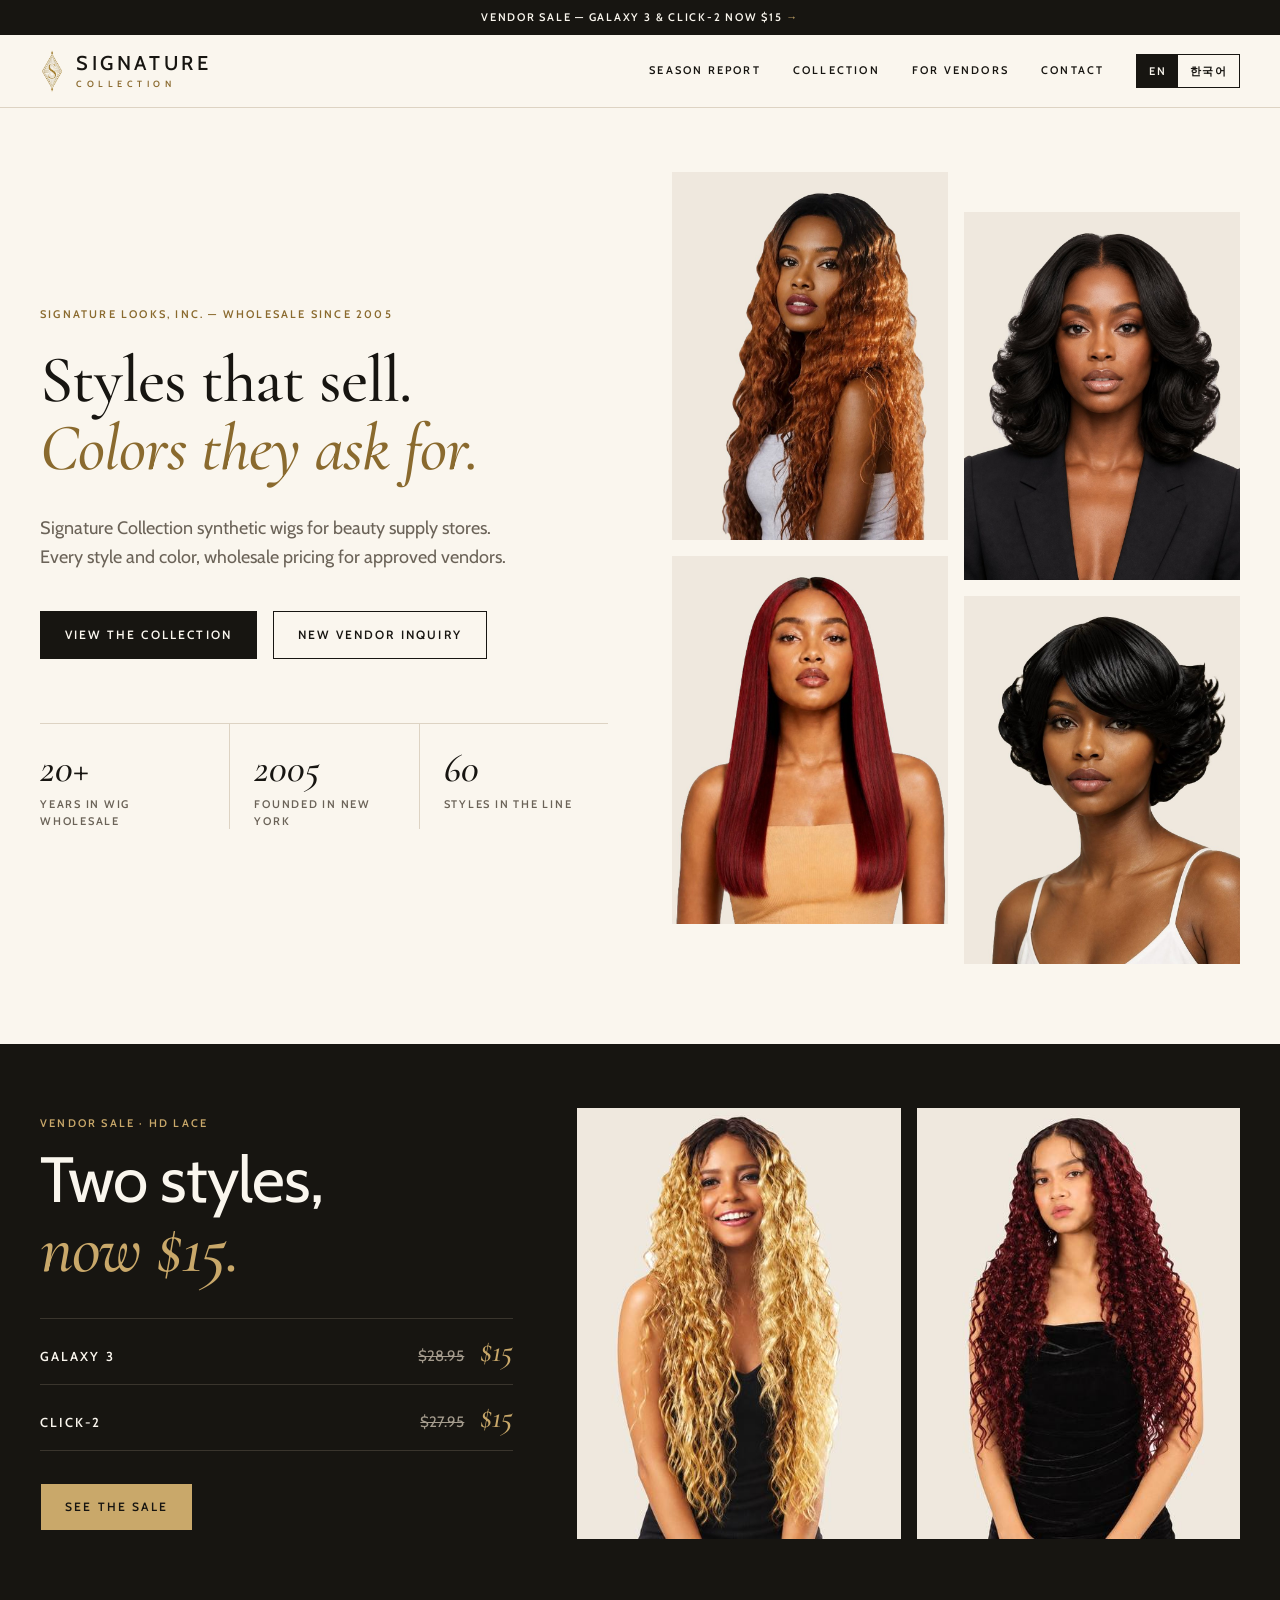
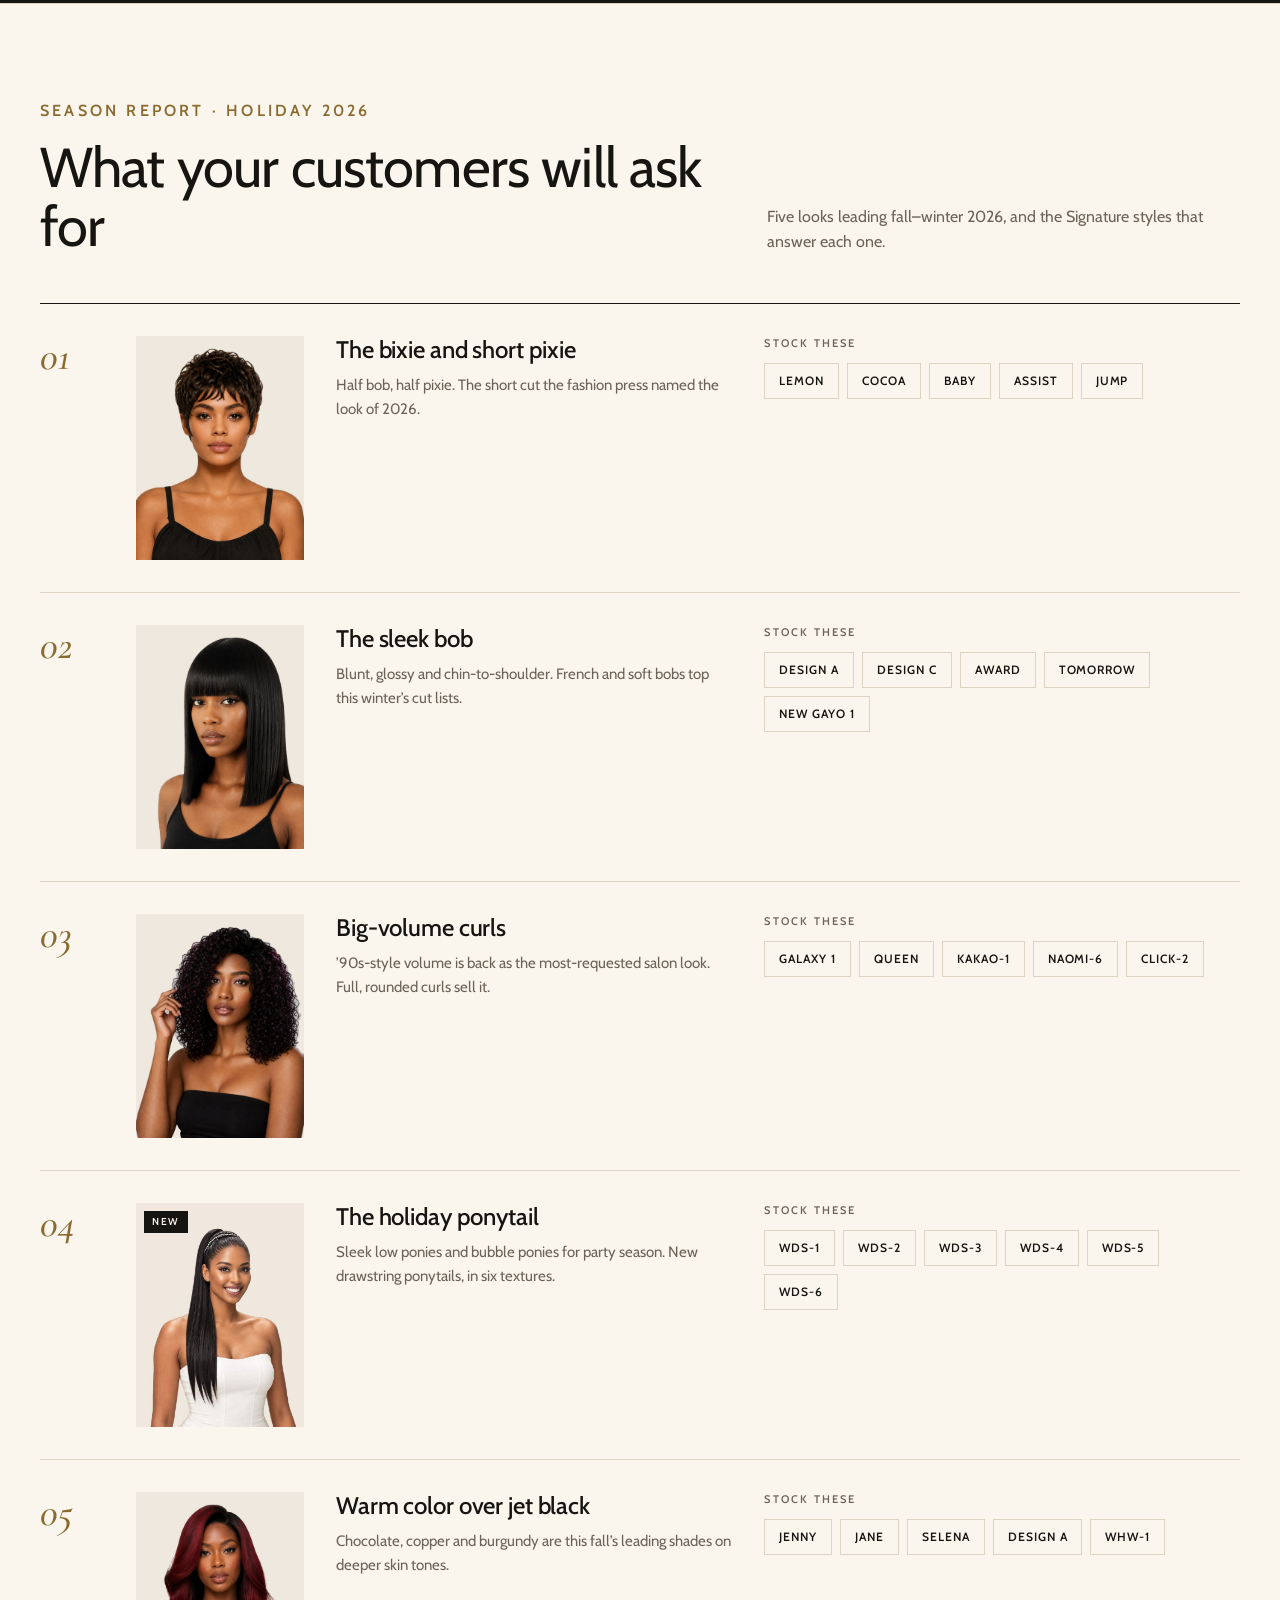
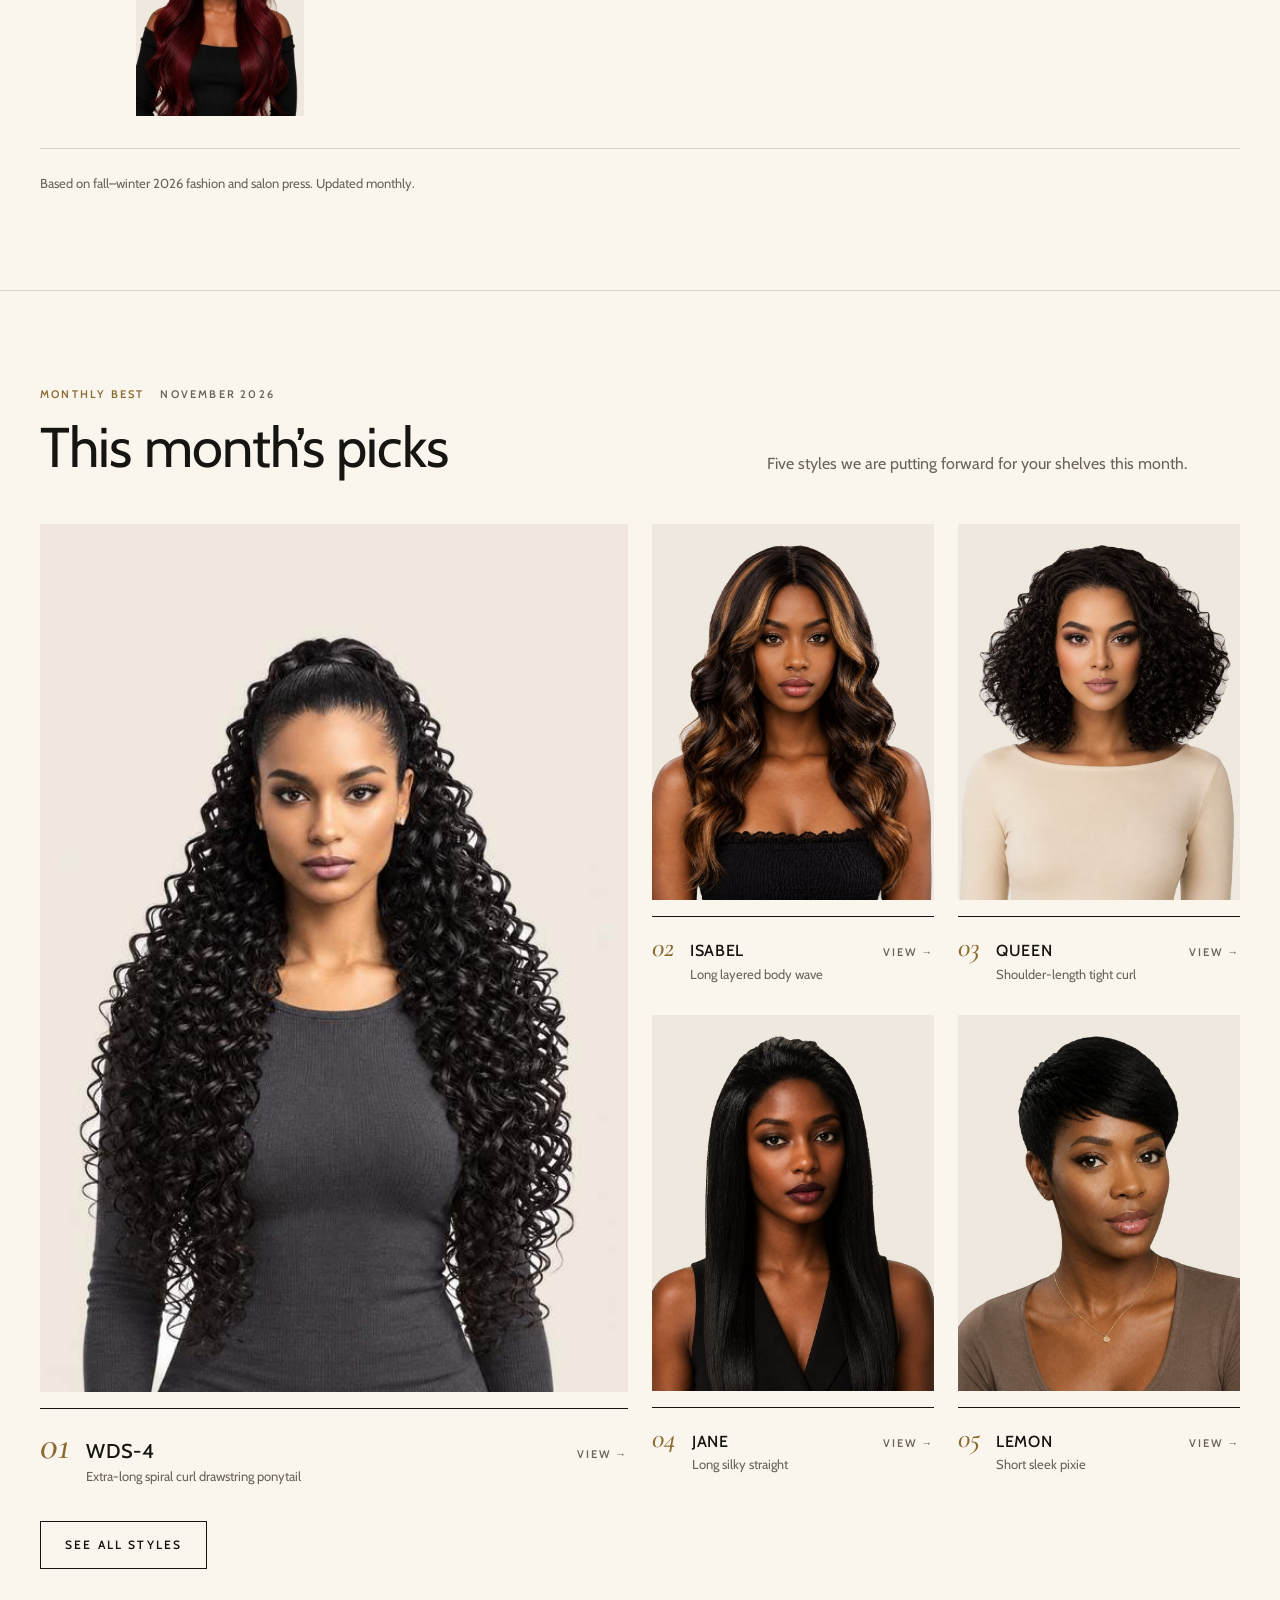
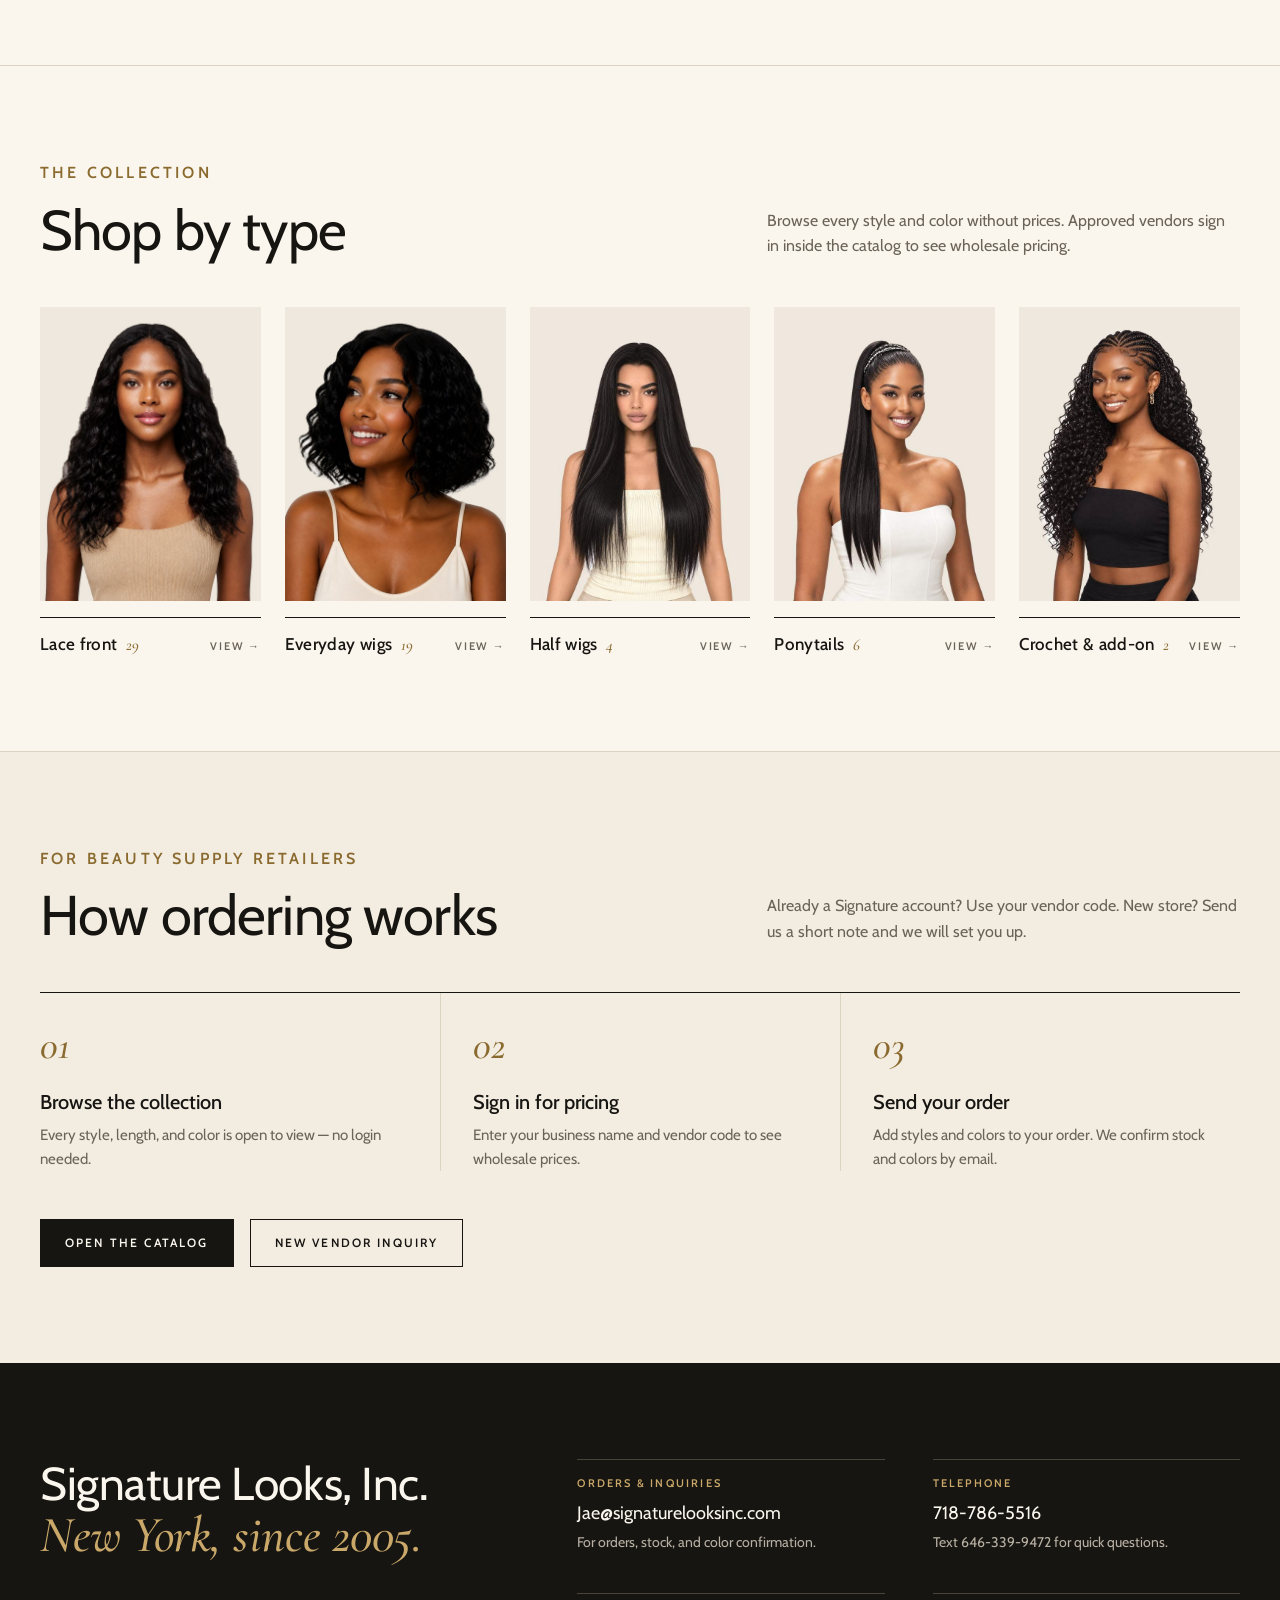
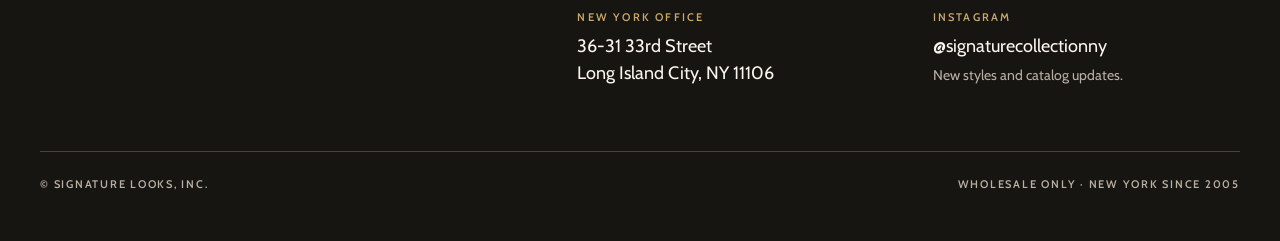
==== commit e03e5fb5: "English as default language; EN button first, Korean second" ====
--- a/index.html
+++ b/index.html
@@ -310,7 +310,7 @@
           <a href="#vendors" data-i="navVendors">FOR VENDORS</a>
           <a href="#contact" data-i="navContact">CONTACT</a>
         </div>
-        <div class="langs" aria-label="Language"><button id="ko" type="button">한국어</button><button id="en" class="on" type="button">EN</button></div>
+        <div class="langs" aria-label="Language"><button id="en" class="on" type="button">EN</button><button id="ko" type="button">한국어</button></div>
       </nav>
     </div>
   </header>
@@ -454,7 +454,7 @@
     }
     document.getElementById('ko').addEventListener('click',()=>setLanguage('ko'));
     document.getElementById('en').addEventListener('click',()=>setLanguage('en'));
-    try{const v=localStorage.getItem('signatureLang')||localStorage.getItem('signatureCatalogLang');if(v==='ko')setLanguage('ko');else if(!v&&(navigator.languages||[navigator.language]).some(l=>/^ko/i.test(l)))setLanguage('ko')}catch(e){}
+    try{const v=localStorage.getItem('signatureLang')||localStorage.getItem('signatureCatalogLang');if(v==='ko')setLanguage('ko')}catch(e){}
   </script>
   <script src="monthly-best.js"></script>
 </body>
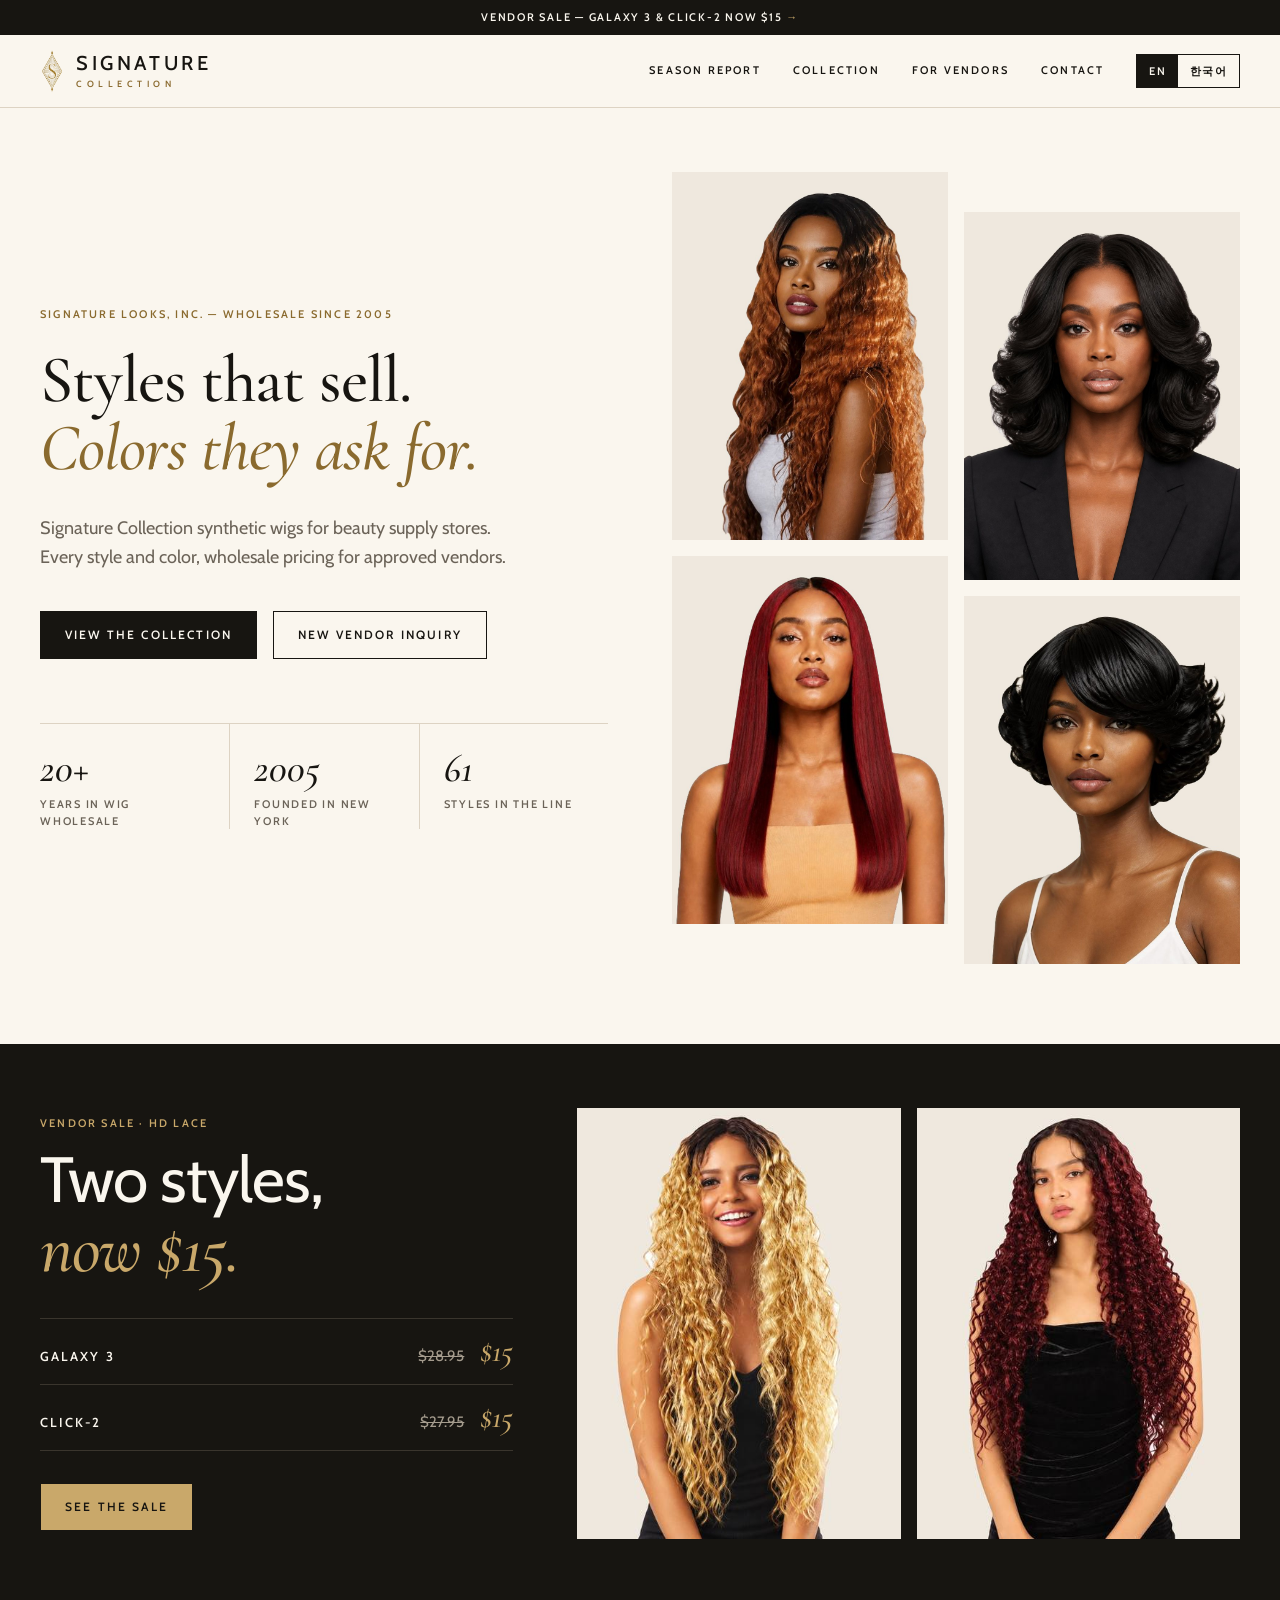
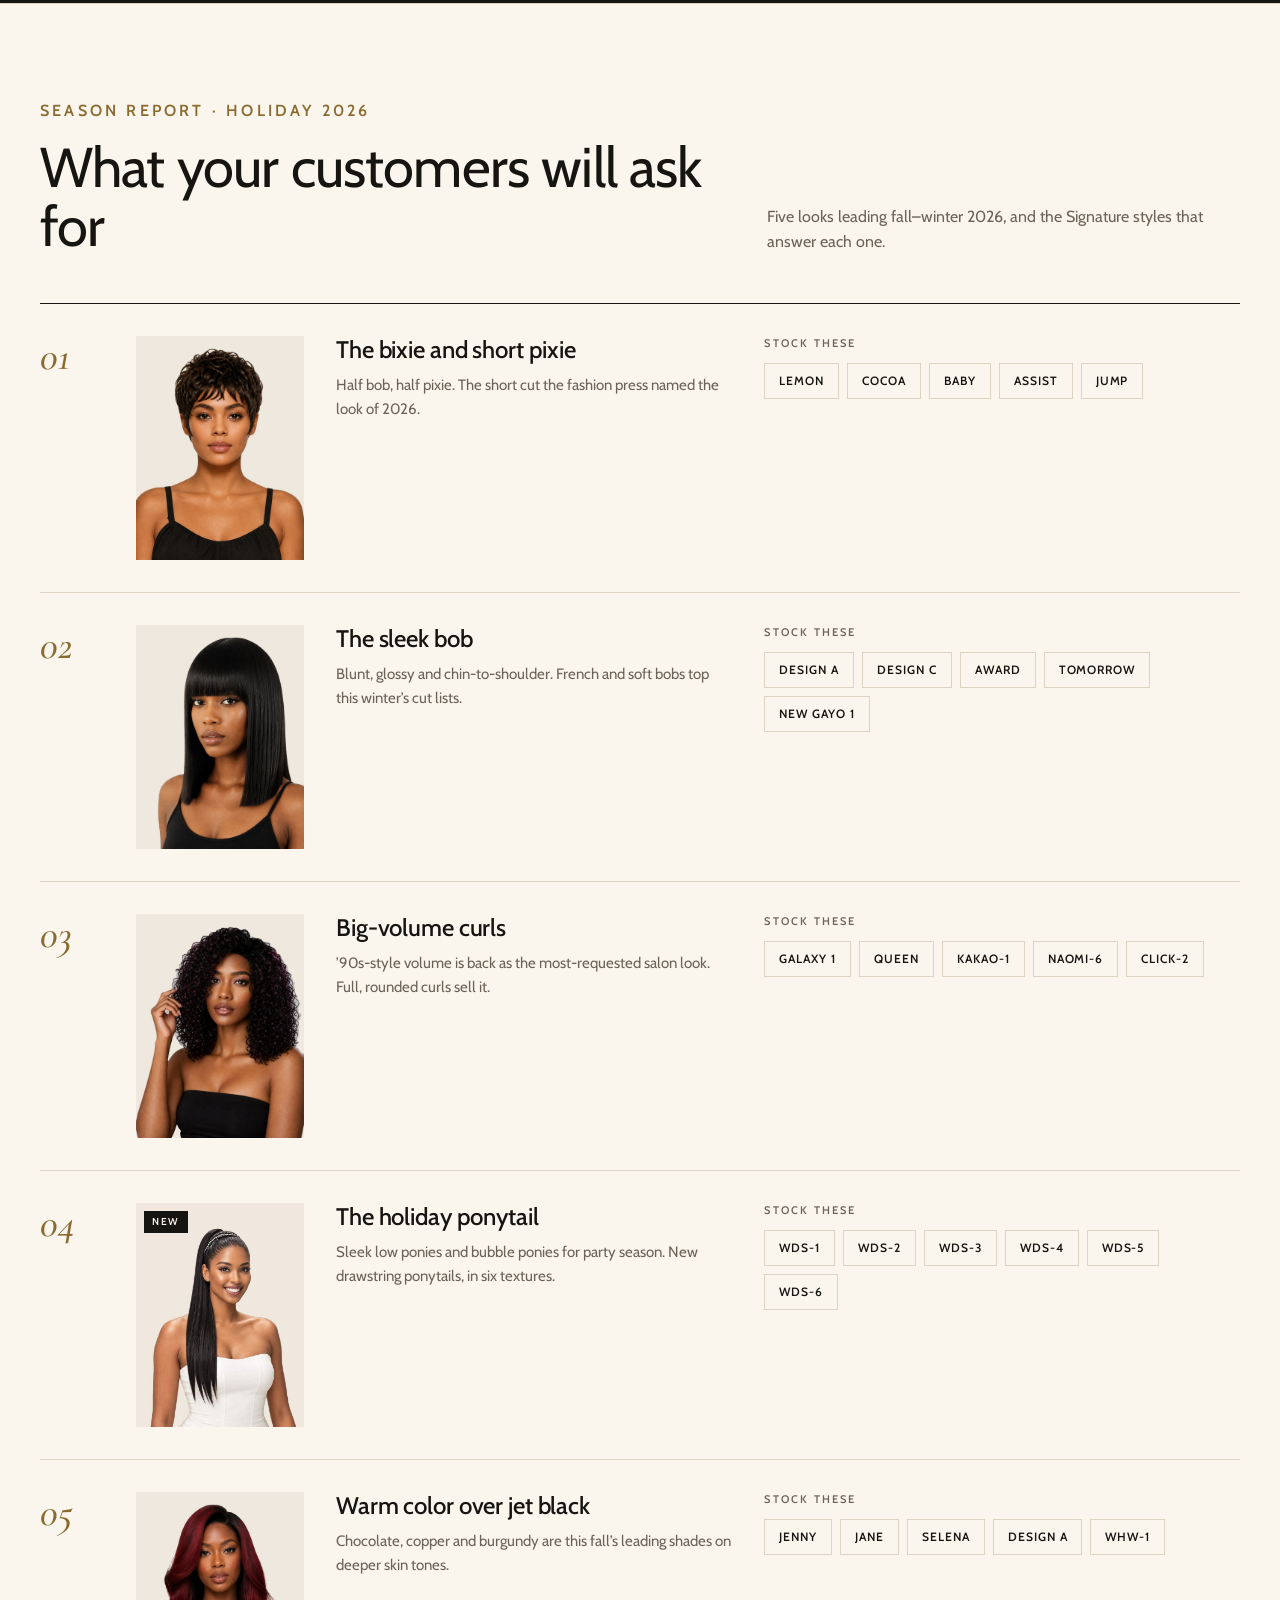
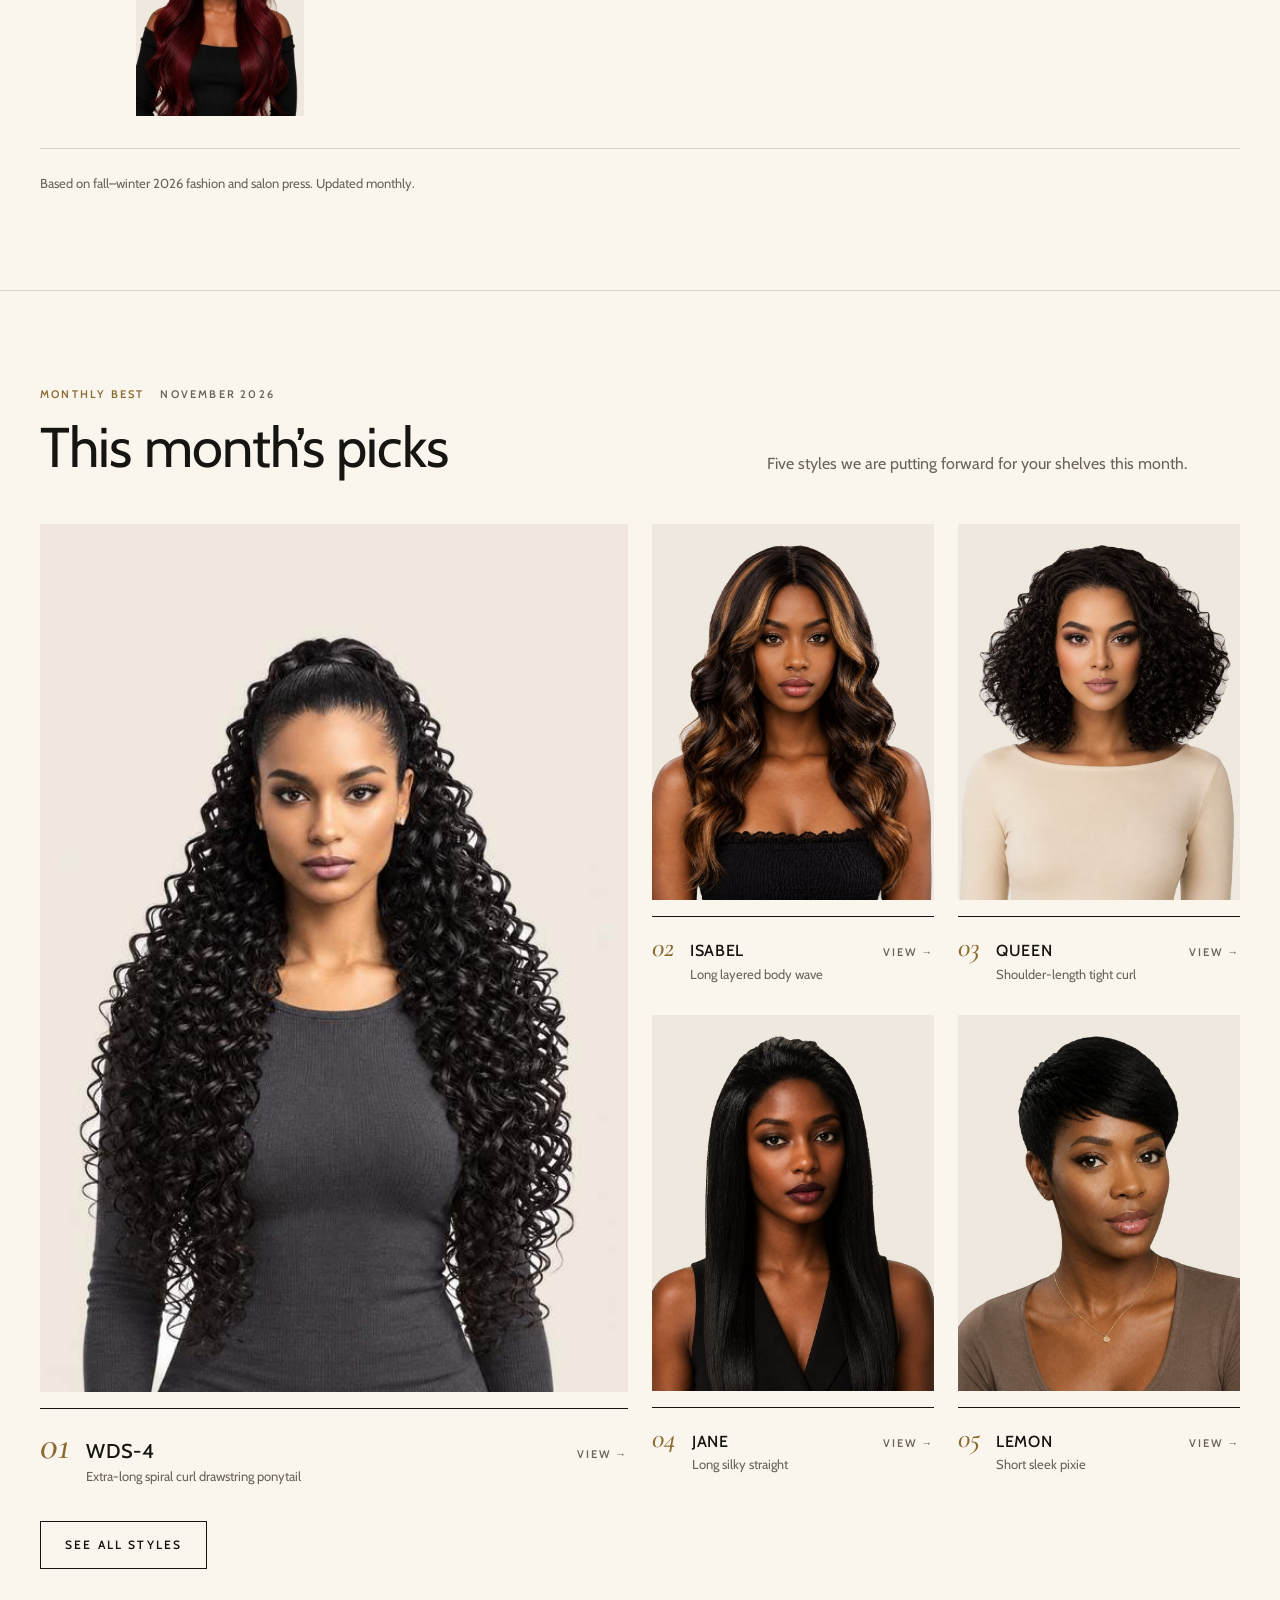
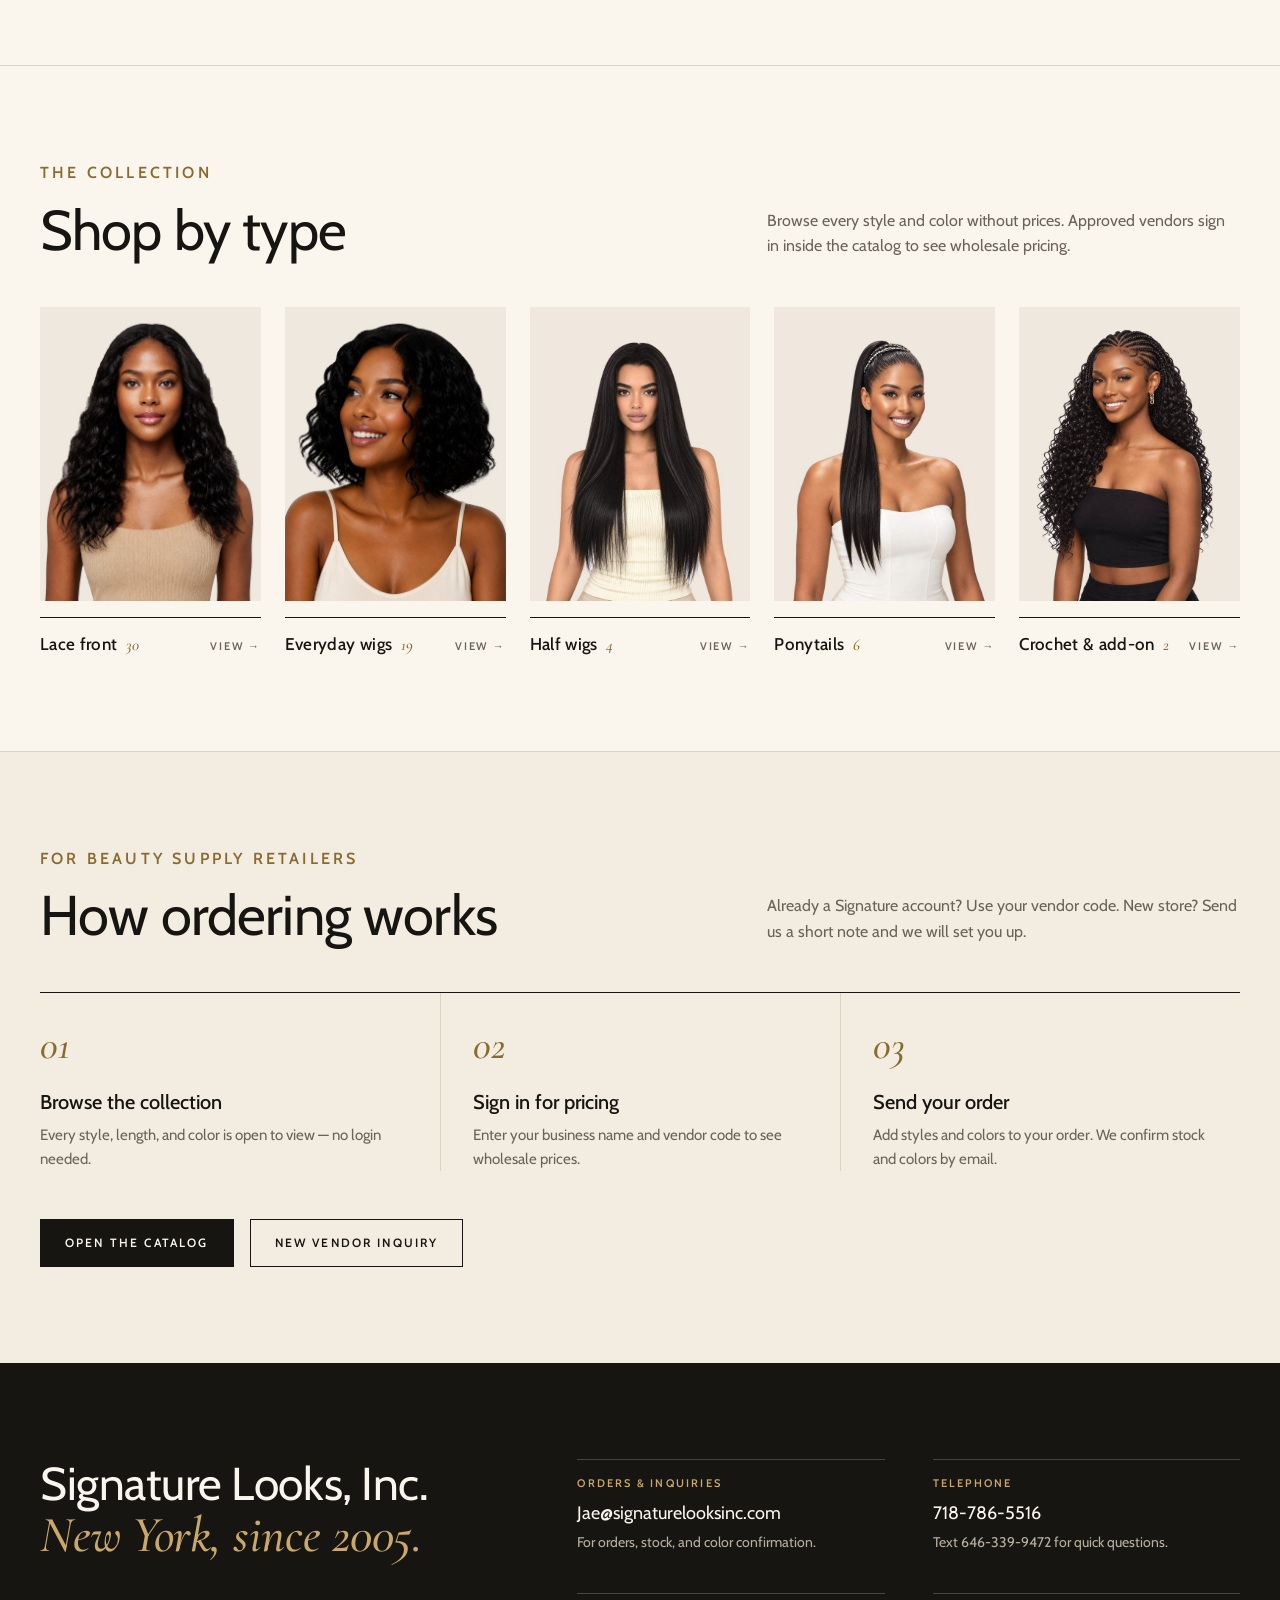
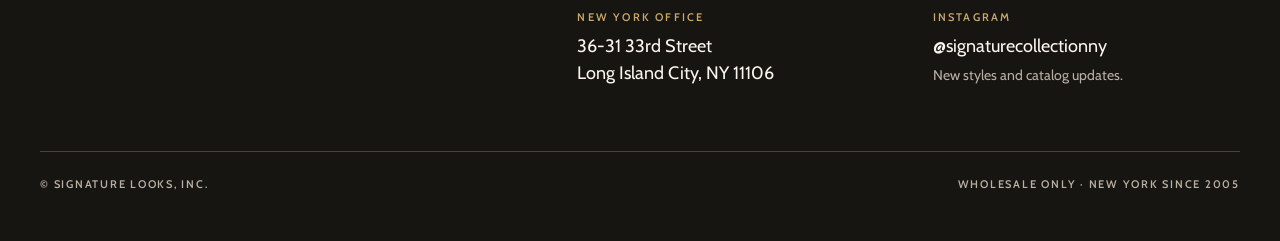
==== commit e65b6a94: "Add new arrival: Queen Collection STRAIGHT 40" (61 styles)" ====
--- a/index.html
+++ b/index.html
@@ -329,7 +329,7 @@
           <ul class="facts" aria-label="Company highlights">
             <li><strong>20+</strong><span data-i="factYears">YEARS IN WIG WHOLESALE</span></li>
             <li><strong>2005</strong><span data-i="factFounded">FOUNDED IN NEW YORK</span></li>
-                        <li><strong>60</strong><span data-i="factStyles">STYLES IN THE LINE</span></li>
+                        <li><strong>61</strong><span data-i="factStyles">STYLES IN THE LINE</span></li>
           </ul>
         </div>
         <div class="hero-photos">
@@ -391,7 +391,7 @@
           <p data-i="stylesIntro">Browse every style and color without prices. Approved vendors sign in inside the catalog to see wholesale pricing.</p>
         </div>
         <div class="styles">
-          <a class="style" href="signature-catalog-vendor.html#type=lace-front"><div class="frame"><img src="cards/31-gold-approved.jpg" alt="Lace front wigs" loading="lazy"></div><div class="style-meta"><b><span data-i="sLace">Lace front</span> <span class="n">29</span></b><span data-i="sView">VIEW →</span></div></a>
+          <a class="style" href="signature-catalog-vendor.html#type=lace-front"><div class="frame"><img src="cards/31-gold-approved.jpg" alt="Lace front wigs" loading="lazy"></div><div class="style-meta"><b><span data-i="sLace">Lace front</span> <span class="n">30</span></b><span data-i="sView">VIEW →</span></div></a>
           <a class="style" href="signature-catalog-vendor.html#type=everyday"><div class="frame"><img src="cards/22-s-k-918-approved.jpg" alt="Everyday wigs" loading="lazy"></div><div class="style-meta"><b><span data-i="sEveryday">Everyday wigs</span> <span class="n">19</span></b><span data-i="sView">VIEW →</span></div></a>
           <a class="style" href="signature-catalog-vendor.html#type=half-wig"><div class="frame"><img src="cards/52-whw-2-approved.jpg" alt="Half wigs" loading="lazy"></div><div class="style-meta"><b><span data-i="sHalf">Half wigs</span> <span class="n">4</span></b><span data-i="sView">VIEW →</span></div></a>
           <a class="style" href="signature-catalog-vendor.html#type=ponytail"><div class="frame"><img src="cards/56-wds-2-approved.jpg" alt="Drawstring ponytails" loading="lazy"></div><div class="style-meta"><b><span data-i="sPony">Ponytails</span> <span class="n">6</span></b><span data-i="sView">VIEW →</span></div></a>
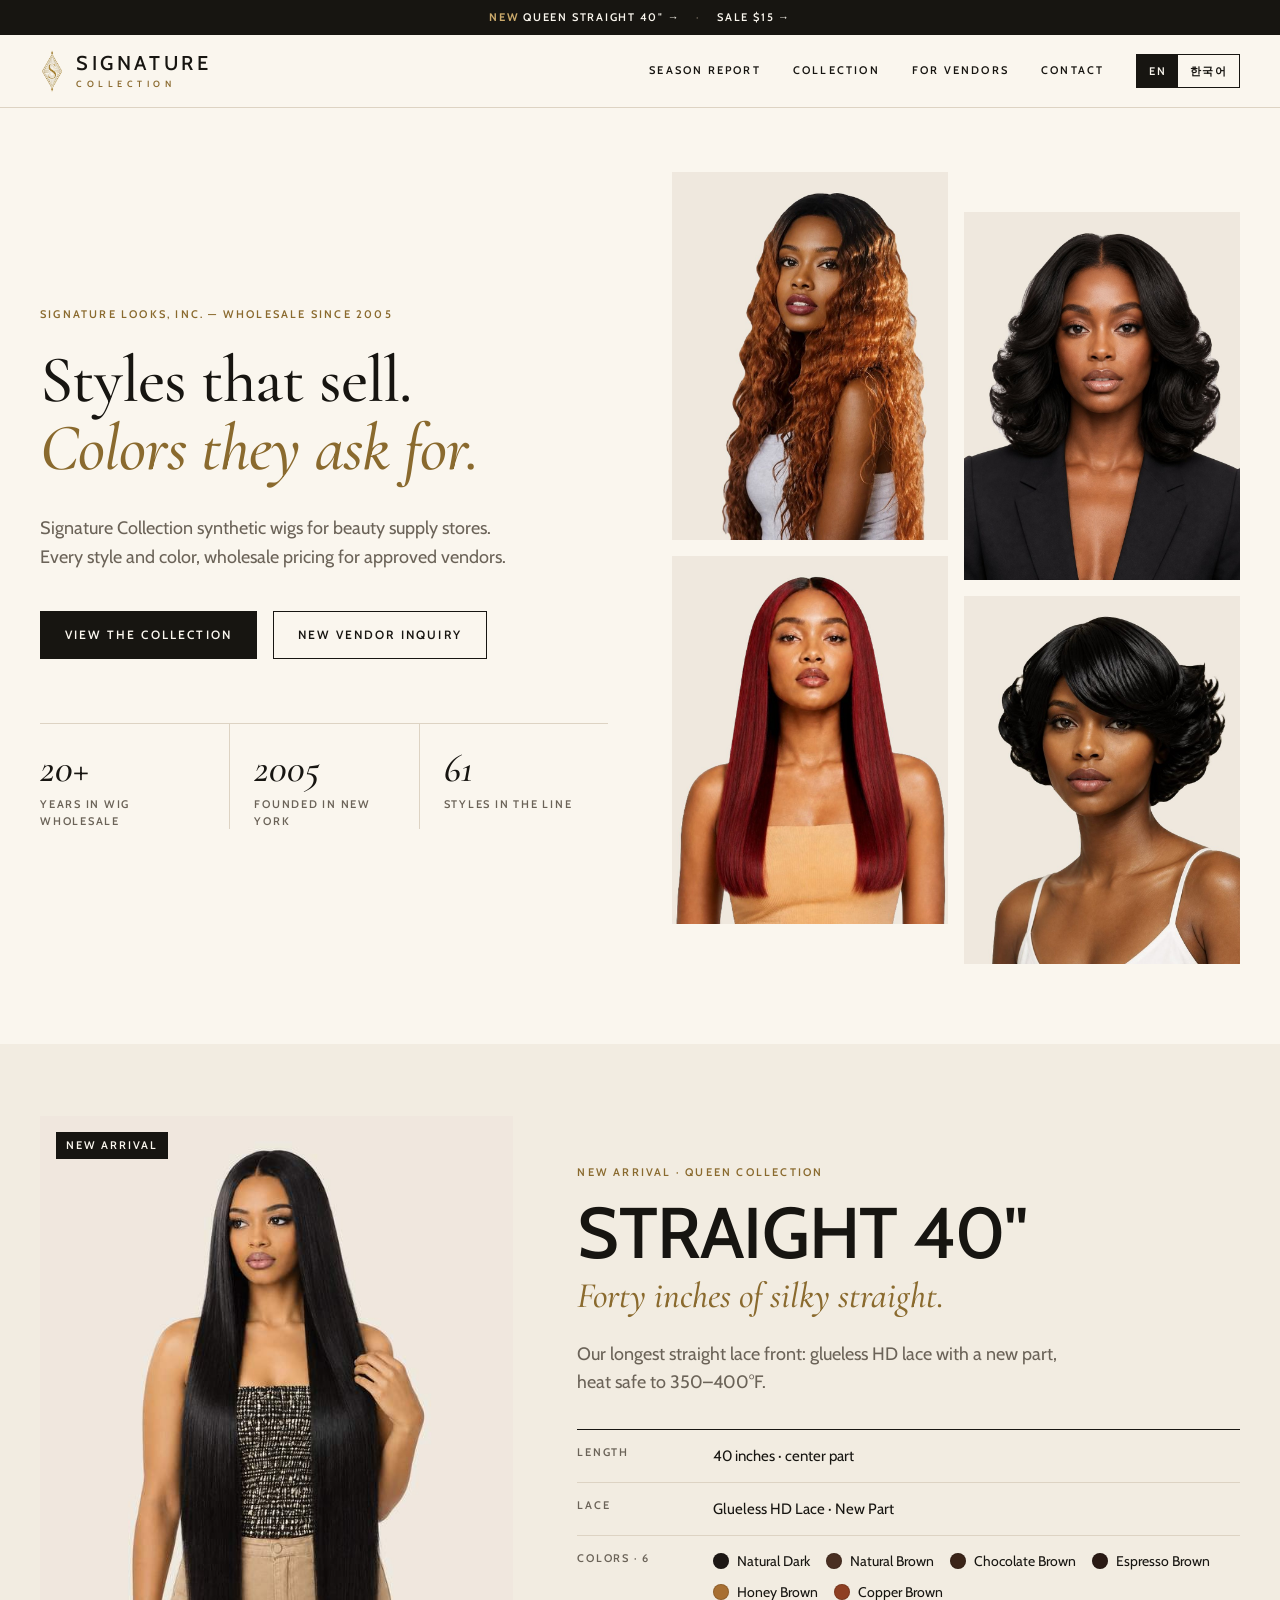
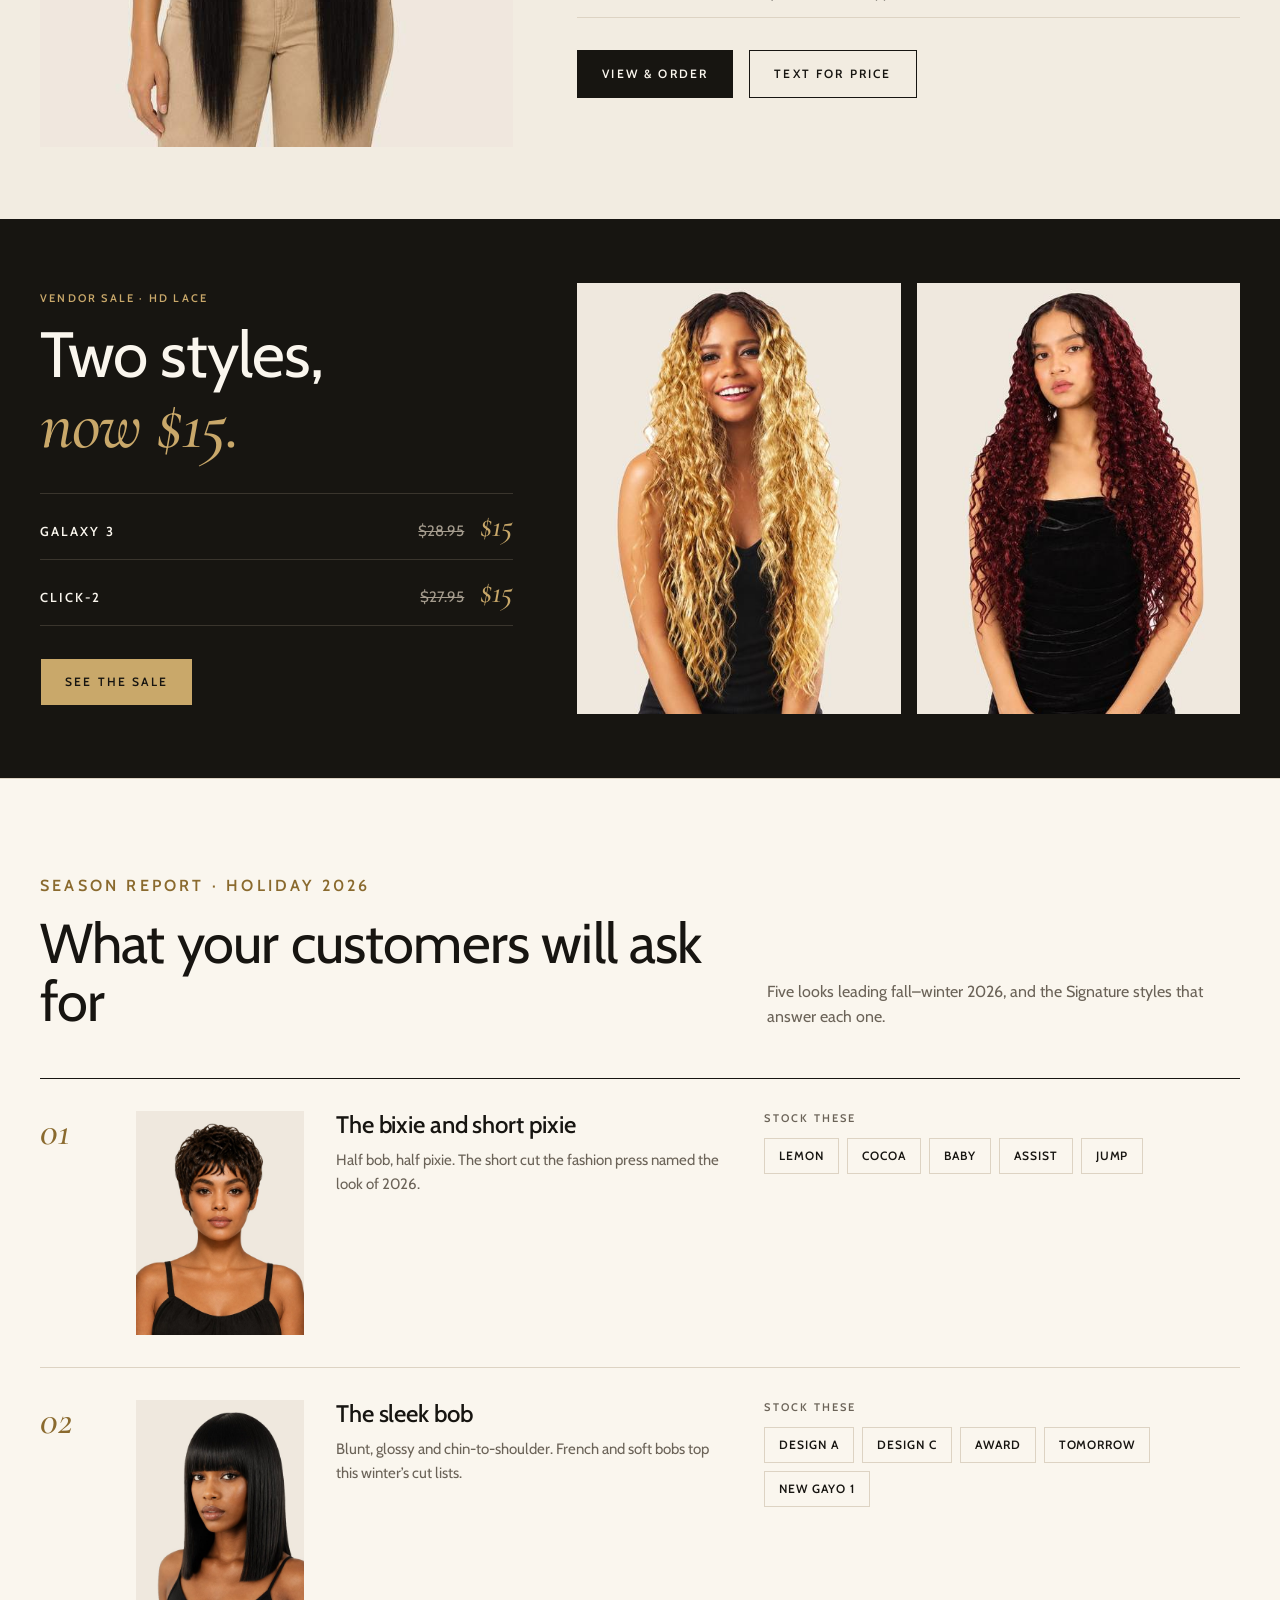
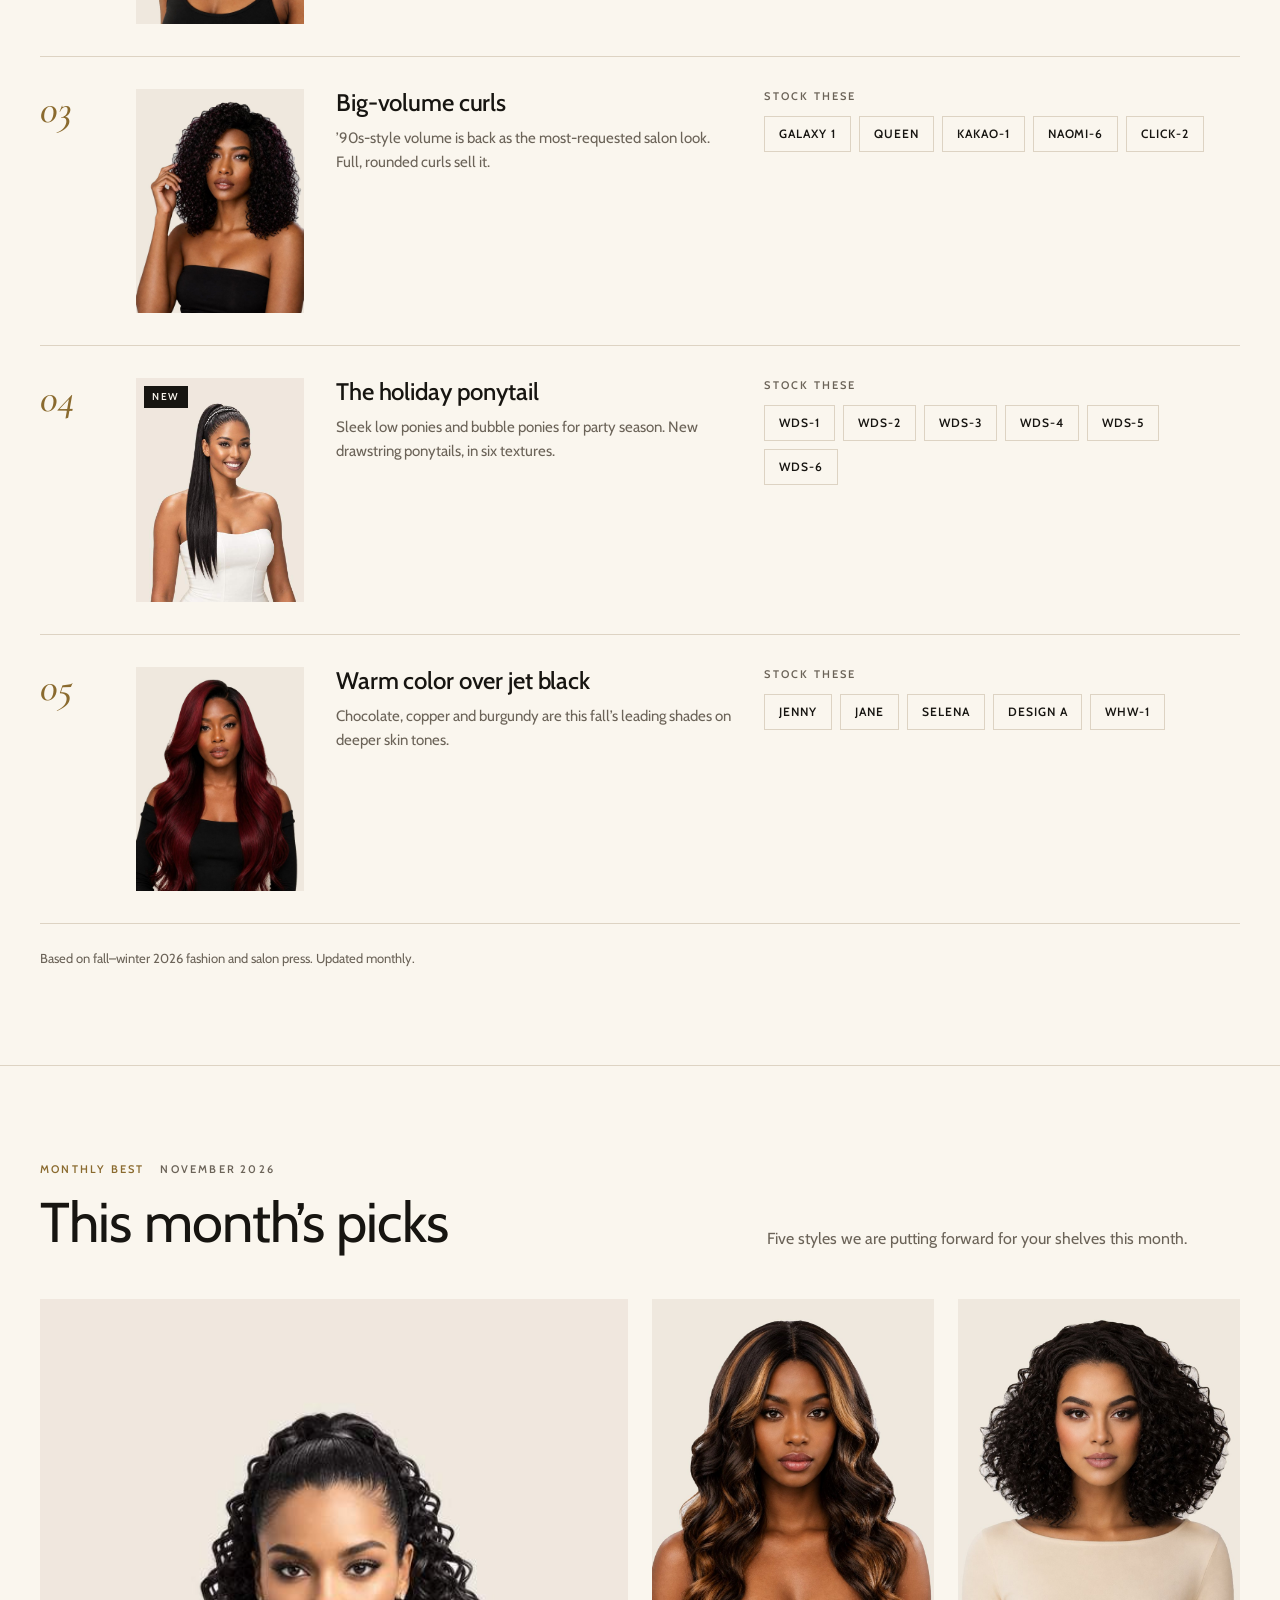
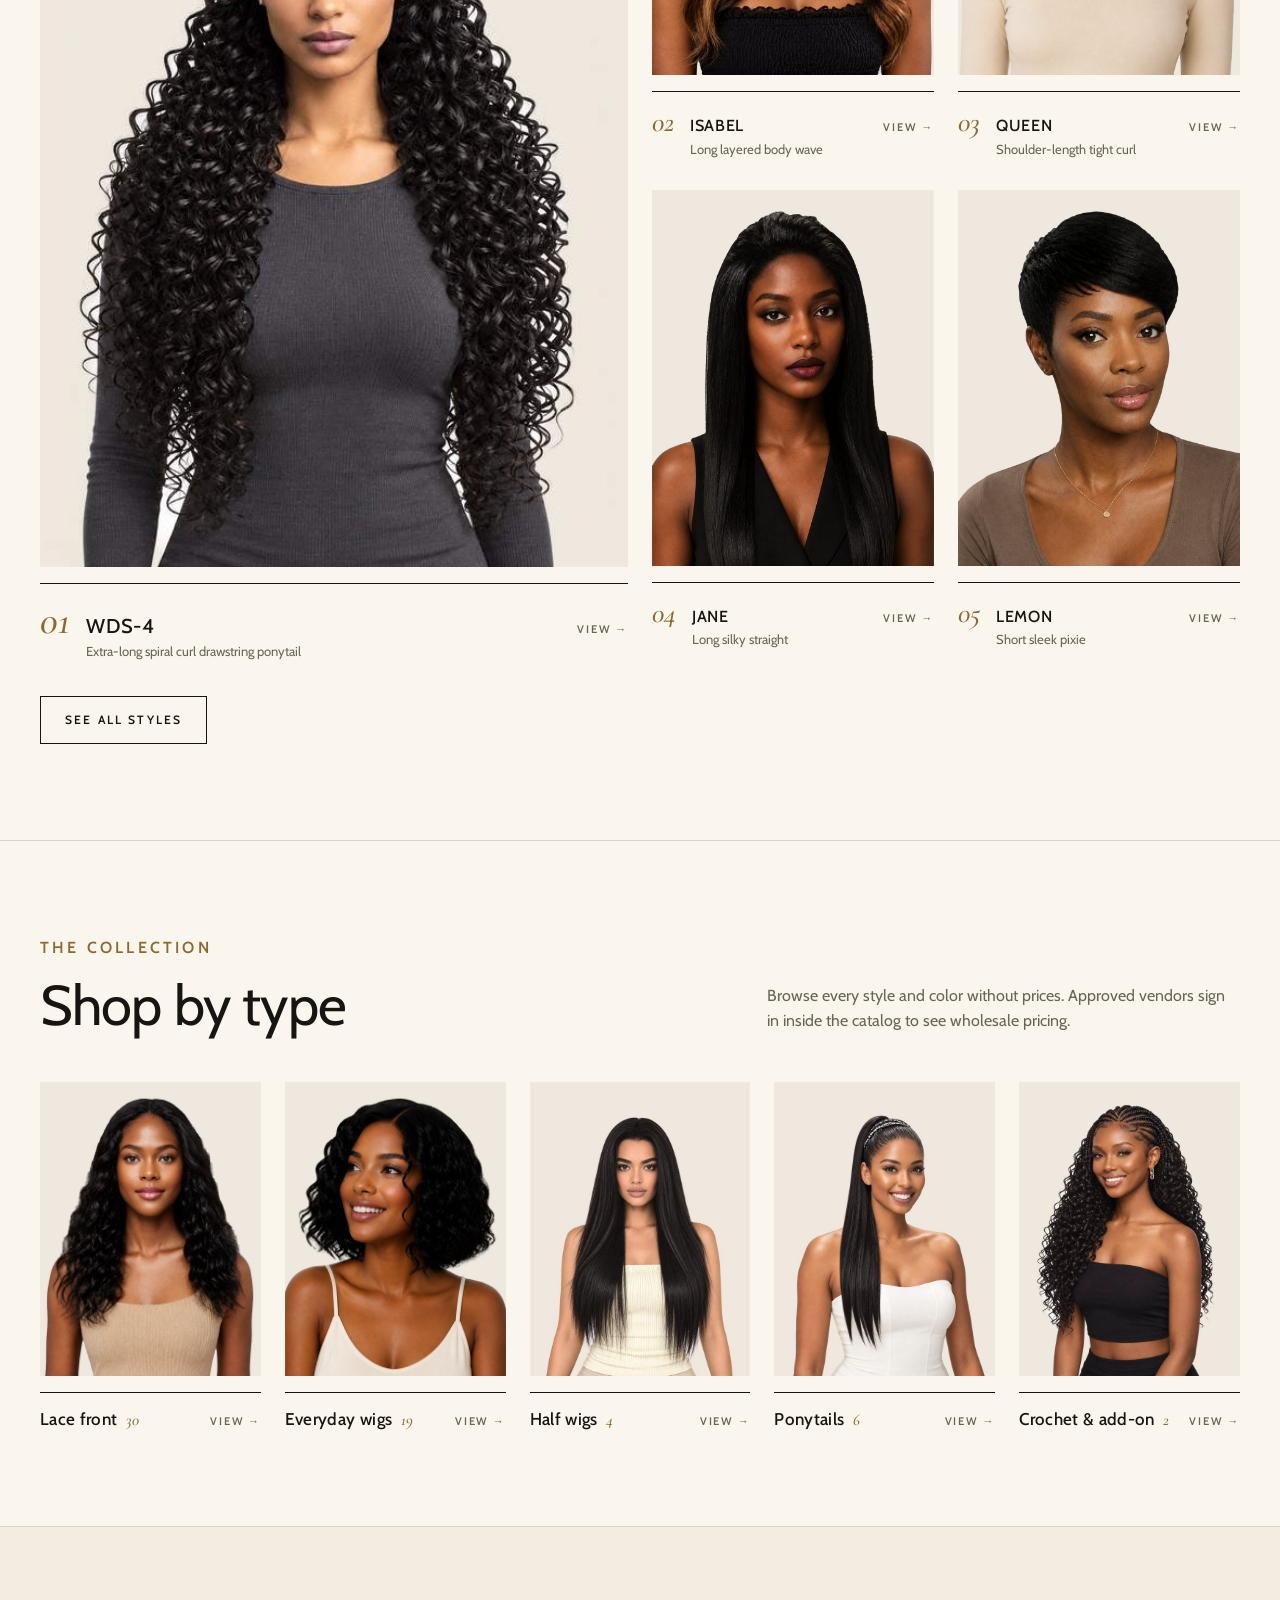
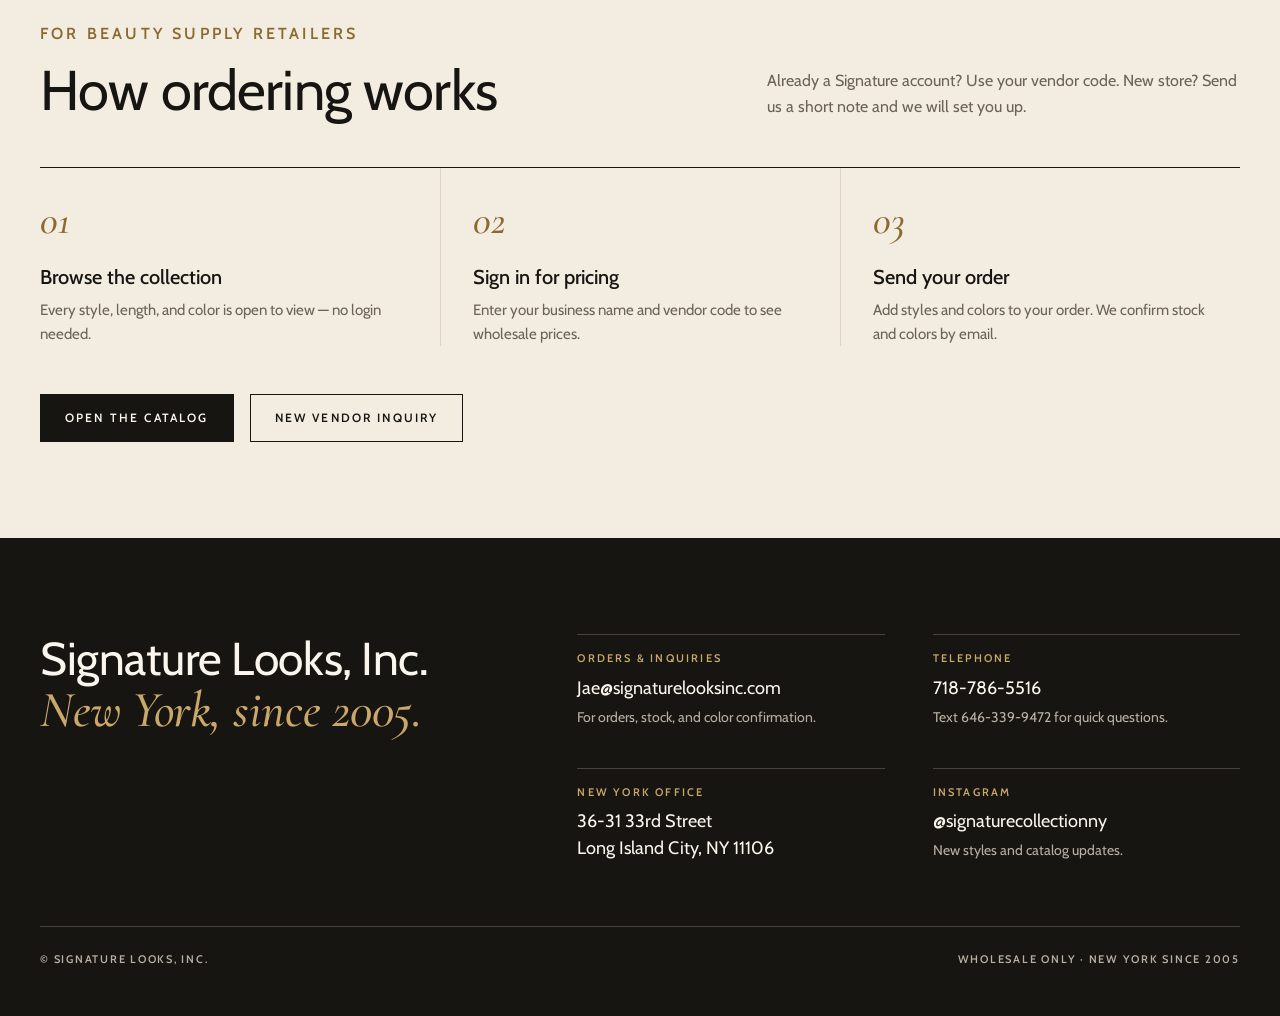
==== commit 20eb3cc5: "Spotlight new arrival STRAIGHT 40": top bar, home section, first in catalog" ====
--- a/index.html
+++ b/index.html
@@ -59,9 +59,30 @@
     .wrap{width:100%;max-width:calc(var(--wrap) + var(--gutter)*2);margin:0 auto;padding:0 var(--gutter)}
     .label{font:600 11px/1.4 var(--sans);letter-spacing:.2em;text-transform:uppercase}
 
-    .sale-bar{display:block;background:var(--ink);color:var(--ivory);text-align:center;text-decoration:none;font:600 11px/1 var(--sans);letter-spacing:.16em;padding:12px 16px}
+    .sale-bar{display:flex;justify-content:center;align-items:center;gap:16px;flex-wrap:wrap;background:var(--ink);color:var(--ivory);font:600 11px/1 var(--sans);letter-spacing:.16em;padding:0 16px}
+    .sale-bar a{color:inherit;text-decoration:none;padding:12px 0}
+    .sale-bar a:hover{color:var(--gold-on-ink)}
     .sale-bar b{color:var(--gold-on-ink)}
-    .sale-bar:hover{background:var(--gold)}
+    .sale-bar i{font-style:normal;color:#6b6358}
+    /* New arrival */
+    .newin{background:var(--paper);padding:72px 0}
+    .newin-grid{display:grid;grid-template-columns:5fr 7fr;gap:64px;align-items:center}
+    .newin-photo{display:block;background:var(--photo);overflow:hidden;position:relative}
+    .newin-photo img{display:block;width:100%;height:auto;aspect-ratio:3/4;object-fit:cover;transition:transform .6s ease}
+    .newin-photo:hover img{transform:scale(1.03)}
+    .newin-photo .tag{position:absolute;left:16px;top:16px;background:var(--ink);color:var(--ivory);font:600 11px/1 var(--sans);letter-spacing:.18em;padding:8px 10px}
+    .newin .label{color:var(--gold);margin:0 0 16px}
+    .newin h2{margin:0;font:500 clamp(44px,5.6vw,80px)/1 var(--sans);letter-spacing:-.01em}
+    .newin h2 em{display:block;margin-top:8px;font:italic 500 .5em/1.1 var(--serif);color:var(--gold);letter-spacing:0}
+    .newin .lede{margin:24px 0 32px}
+    .newin-specs{list-style:none;margin:0 0 32px;padding:0;border-top:1px solid var(--ink)}
+    .newin-specs li{display:grid;grid-template-columns:120px 1fr;gap:16px;padding:14px 0;border-bottom:1px solid var(--line);font-size:15px}
+    .newin-specs li>span:first-child{font:600 11px/1.6 var(--sans);letter-spacing:.16em;color:var(--muted);text-transform:uppercase}
+    .newin-cols{display:flex;flex-wrap:wrap;gap:8px 16px}
+    .newin-cols span{display:inline-flex;align-items:center;gap:8px;font-size:14px}
+    .newin-cols i{width:16px;height:16px;border-radius:50%;box-shadow:inset 0 0 0 1px rgba(0,0,0,.15)}
+    @media(max-width:960px){.newin-grid{grid-template-columns:1fr;gap:32px}.newin-photo{max-width:520px}}
+    @media(max-width:640px){.newin{padding:40px 0}.newin h2{font-size:44px}.newin-specs li{grid-template-columns:1fr;gap:6px}.newin .btn-row .btn{flex:1 1 100%}.sale-bar{gap:10px;letter-spacing:.08em;font-size:12px}}
     .salecard{background:var(--ink);color:var(--ivory);padding:64px 0}
     .salecard-grid{display:grid;grid-template-columns:5fr 7fr;gap:64px;align-items:center}
     .salecard .label{color:var(--gold-on-ink);margin:0 0 16px}
@@ -296,7 +317,7 @@
   </style>
 </head>
 <body>
-  <a class="sale-bar" href="sale.html"><span data-i="saleBar">VENDOR SALE — GALAXY 3 &amp; CLICK-2 NOW $15</span> <b>→</b></a>
+  <div class="sale-bar"><a href="signature-catalog-vendor.html#item=STRAIGHT%2040%22"><b data-i="barNewTag">NEW</b> <span data-i="barNew">QUEEN STRAIGHT 40&quot;</span> →</a><i aria-hidden="true">·</i><a href="sale.html"><span data-i="barSale">SALE $15</span> →</a></div>
   <header class="site-head">
     <div class="wrap">
       <a class="mark" href="./" aria-label="Signature Collection home">
@@ -341,6 +362,26 @@
       </div>
     </section>
 
+    <section class="newin" id="new" aria-labelledby="new-title">
+      <div class="wrap newin-grid">
+        <a class="newin-photo" href="signature-catalog-vendor.html#item=STRAIGHT%2040%22"><span class="tag" data-i="newTag">NEW ARRIVAL</span><img src="cards/61-queen-straight-40in-approved.jpg" alt="Queen Collection STRAIGHT 40 inch silky straight HD lace wig" width="600" height="800"></a>
+        <div>
+          <p class="label" data-i="newLabel">New arrival · Queen Collection</p>
+          <h2 id="new-title">STRAIGHT 40&quot;<em data-i="newEm">Forty inches of silky straight.</em></h2>
+          <p class="lede" data-i="newLede">Our longest straight lace front: glueless HD lace with a new part, heat safe to 350–400°F.</p>
+          <ul class="newin-specs">
+            <li><span data-i="newLen">Length</span><span data-i="newLenV">40 inches · center part</span></li>
+            <li><span data-i="newLace">Lace</span><span>Glueless HD Lace · New Part</span></li>
+            <li><span data-i="newColors">Colors · 6</span><span class="newin-cols"><span><i style="background:#1d1714"></i>Natural Dark</span><span><i style="background:#4a2f22"></i>Natural Brown</span><span><i style="background:#3b2418"></i>Chocolate Brown</span><span><i style="background:#2a1a14"></i>Espresso Brown</span><span><i style="background:#a86f32"></i>Honey Brown</span><span><i style="background:#8e3f22"></i>Copper Brown</span></span></li>
+          </ul>
+          <div class="btn-row">
+            <a class="btn btn-solid" href="signature-catalog-vendor.html#item=STRAIGHT%2040%22" data-i="newCta">VIEW &amp; ORDER</a>
+            <a class="btn btn-line" href="sms:+16463399472" data-i="newAsk">TEXT FOR PRICE</a>
+          </div>
+        </div>
+      </div>
+    </section>
+
     <section class="salecard" aria-labelledby="sale-title">
       <div class="wrap salecard-grid">
         <div>
@@ -441,8 +482,8 @@
 
   <script>
     const COPY={
-      en:{callLab:'Call',textLab:'Text',saleLabel:'Vendor sale · HD Lace',saleTitle:'Two styles,',saleTitleEm:'now $15.',saleCta:'SEE THE SALE',saleBar:'VENDOR SALE — GALAXY 3 &amp; CLICK-2 NOW $15',navStyles:'COLLECTION',navVendors:'FOR VENDORS',navContact:'CONTACT',heritage:'Signature Looks, Inc. — Wholesale since 2005',headline:'Styles that sell.',headlineEm:'Colors they ask for.',tagline:'Signature Collection synthetic wigs for beauty supply stores. Every style and color, wholesale pricing for approved vendors.',explore:'VIEW THE COLLECTION',vendorInquiry:'NEW VENDOR INQUIRY',factYears:'YEARS IN WIG WHOLESALE',factFounded:'FOUNDED IN NEW YORK',factVendor:'VENDOR-ONLY PRICING',newArrival:'NEW ARRIVAL — ESSENSE',newArrivalNote:'QUEEN COLLECTION',stylesEyebrow:'The Collection',stylesTitle:'Shop by type',stylesIntro:'Browse every style and color without prices. Approved vendors sign in inside the catalog to see wholesale pricing.',sLace:'Lace front',sEveryday:'Everyday wigs',sHalf:'Half wigs',sCrochet:'Crochet &amp; add-on',factStyles:"STYLES IN THE LINE",sPony:"Ponytails",navTrends:"SEASON REPORT",tNew:"NEW",tStock:"STOCK THESE",trendsEyebrow:"Season report · Holiday 2026",trendsTitle:"What your customers will ask for",trendsIntro:"Five looks leading fall–winter 2026, and the Signature styles that answer each one.",trendsNote:"Based on fall–winter 2026 fashion and salon press. Updated monthly.",t1h:"The bixie and short pixie",t1p:"Half bob, half pixie. The short cut the fashion press named the look of 2026.",t2h:"The sleek bob",t2p:"Blunt, glossy and chin-to-shoulder. French and soft bobs top this winter’s cut lists.",t3h:"Big-volume curls",t3p:"’90s-style volume is back as the most-requested salon look. Full, rounded curls sell it.",t4h:"The holiday ponytail",t4p:"Sleek low ponies and bubble ponies for party season. New drawstring ponytails, in six textures.",t5h:"Warm color over jet black",t5p:"Chocolate, copper and burgundy are this fall’s leading shades on deeper skin tones.",sView:'VIEW →',vendorsEyebrow:'For Beauty Supply Retailers',vendorsTitle:'How ordering works',vendorsIntro:'Already a Signature account? Use your vendor code. New store? Send us a short note and we will set you up.',step1:'Browse the collection',step1p:'Every style, length, and color is open to view — no login needed.',step2:'Sign in for pricing',step2p:'Enter your business name and vendor code to see wholesale prices.',step3:'Send your order',step3p:'Add styles and colors to your order. We confirm stock and colors by email.',openCatalog:'OPEN THE CATALOG',contactTitle:'Signature Looks, Inc.',contactEm:"New York, since 2005.",email:'Orders &amp; Inquiries',emailNote:'For orders, stock, and color confirmation.',telephone:'Telephone',textNote:'Text 646-339-9472 for quick questions.',office:'New York Office',instagram:'Instagram',instagramNote:'New styles and catalog updates.',baseNote:'WHOLESALE ONLY · NEW YORK SINCE 2005'},
-      ko:{callLab:'전화',textLab:'문자',saleLabel:'거래처 세일 · HD 레이스',saleTitle:'두 가지 스타일,',saleTitleEm:'지금 $15.',saleCta:'세일 보기',saleBar:'거래처 세일 — GALAXY 3 · CLICK-2 지금 $15',navStyles:'컬렉션',navVendors:'거래처 안내',navContact:'연락처',heritage:'Signature Looks, Inc. — 2005년부터 도매',headline:'잘 팔리는 스타일,',headlineEm:'손님이 찾는 색상.',tagline:'뷰티서플라이 매장을 위한 Signature Collection 인조모 위그. 모든 스타일과 색상을 볼 수 있고, 승인된 거래처는 도매가를 확인할 수 있습니다.',explore:'컬렉션 보기',vendorInquiry:'신규 거래처 문의',factYears:'년 이상 위그 도매',factFounded:'뉴욕에서 설립',factVendor:'거래처 전용 도매가',newArrival:'신제품 — ESSENSE',newArrivalNote:'QUEEN 컬렉션',stylesEyebrow:'컬렉션',stylesTitle:'종류별로 보기',stylesIntro:'모든 스타일과 색상을 가격 없이 둘러보실 수 있습니다. 승인된 거래처는 카탈로그 안에서 로그인 후 도매가를 확인합니다.',sLace:'레이스 프런트',sEveryday:'데일리 가발',sHalf:'하프 위그',sCrochet:'크로셰 · 붙임머리',factStyles:"개 스타일 보유",sPony:"포니테일",navTrends:"시즌 리포트",tNew:"신제품",tStock:"추천 제품",trendsEyebrow:"시즌 리포트 · 2026 연말",trendsTitle:"이번 시즌, 손님이 찾을 스타일",trendsIntro:"2026 가을·겨울을 이끄는 다섯 가지 룩과, 각각에 맞는 시그니처 스타일입니다.",trendsNote:"2026 가을·겨울 패션·헤어 매체 기준. 매달 업데이트합니다.",t1h:"빅시 · 숏 픽시",t1p:"보브와 픽시의 중간. 패션 매체가 2026년의 룩으로 꼽은 숏컷입니다.",t2h:"슬릭 보브",t2p:"일자로 떨어지는 윤기 있는 보브. 올겨울 커트 트렌드 상위권입니다.",t3h:"볼륨 컬",t3p:"90년대식 풍성한 볼륨이 미용실에서 가장 많이 찾는 룩으로 돌아왔습니다.",t4h:"연말 포니테일",t4p:"파티 시즌의 슬릭 로우 포니와 버블 포니. 신제품 드로스트링 포니테일 6종.",t5h:"블랙 대신 따뜻한 컬러",t5p:"초콜릿 브라운, 코퍼, 버건디가 올가을 가장 주목받는 컬러입니다.",sView:'보기 →',vendorsEyebrow:'뷰티서플라이 매장 안내',vendorsTitle:'주문 방법',vendorsIntro:'기존 거래처는 거래처 코드로 로그인하세요. 신규 매장은 이메일로 간단히 문의 주시면 안내해 드립니다.',step1:'컬렉션 둘러보기',step1p:'모든 스타일·길이·색상을 로그인 없이 볼 수 있습니다.',step2:'로그인 후 가격 확인',step2p:'업체명과 거래처 코드를 입력하면 도매가가 보입니다.',step3:'주문 보내기',step3p:'스타일과 색상을 담아 주문하시면, 재고와 색상을 이메일로 확인해 드립니다.',openCatalog:'카탈로그 열기',contactTitle:'Signature Looks, Inc.',contactEm:"뉴욕, 2005년부터.",email:'주문 및 제품 문의',emailNote:'주문·재고·색상 확인은 이메일로 문의해 주세요.',telephone:'회사 전화',textNote:'간단한 문의는 646-339-9472로 문자 주세요.',office:'뉴욕 오피스',instagram:'인스타그램',instagramNote:'신제품과 카탈로그 소식.',baseNote:'도매 전용 · 뉴욕 2005년 설립'}
+      en:{barNewTag:'NEW',barNew:'QUEEN STRAIGHT 40&quot;',barSale:'SALE $15',newTag:'NEW ARRIVAL',newLabel:'New arrival · Queen Collection',newEm:'Forty inches of silky straight.',newLede:'Our longest straight lace front: glueless HD lace with a new part, heat safe to 350–400°F.',newLen:'Length',newLenV:'40 inches · center part',newLace:'Lace',newColors:'Colors · 6',newCta:'VIEW &amp; ORDER',newAsk:'TEXT FOR PRICE',callLab:'Call',textLab:'Text',saleLabel:'Vendor sale · HD Lace',saleTitle:'Two styles,',saleTitleEm:'now $15.',saleCta:'SEE THE SALE',saleBar:'VENDOR SALE — GALAXY 3 &amp; CLICK-2 NOW $15',navStyles:'COLLECTION',navVendors:'FOR VENDORS',navContact:'CONTACT',heritage:'Signature Looks, Inc. — Wholesale since 2005',headline:'Styles that sell.',headlineEm:'Colors they ask for.',tagline:'Signature Collection synthetic wigs for beauty supply stores. Every style and color, wholesale pricing for approved vendors.',explore:'VIEW THE COLLECTION',vendorInquiry:'NEW VENDOR INQUIRY',factYears:'YEARS IN WIG WHOLESALE',factFounded:'FOUNDED IN NEW YORK',factVendor:'VENDOR-ONLY PRICING',newArrival:'NEW ARRIVAL — ESSENSE',newArrivalNote:'QUEEN COLLECTION',stylesEyebrow:'The Collection',stylesTitle:'Shop by type',stylesIntro:'Browse every style and color without prices. Approved vendors sign in inside the catalog to see wholesale pricing.',sLace:'Lace front',sEveryday:'Everyday wigs',sHalf:'Half wigs',sCrochet:'Crochet &amp; add-on',factStyles:"STYLES IN THE LINE",sPony:"Ponytails",navTrends:"SEASON REPORT",tNew:"NEW",tStock:"STOCK THESE",trendsEyebrow:"Season report · Holiday 2026",trendsTitle:"What your customers will ask for",trendsIntro:"Five looks leading fall–winter 2026, and the Signature styles that answer each one.",trendsNote:"Based on fall–winter 2026 fashion and salon press. Updated monthly.",t1h:"The bixie and short pixie",t1p:"Half bob, half pixie. The short cut the fashion press named the look of 2026.",t2h:"The sleek bob",t2p:"Blunt, glossy and chin-to-shoulder. French and soft bobs top this winter’s cut lists.",t3h:"Big-volume curls",t3p:"’90s-style volume is back as the most-requested salon look. Full, rounded curls sell it.",t4h:"The holiday ponytail",t4p:"Sleek low ponies and bubble ponies for party season. New drawstring ponytails, in six textures.",t5h:"Warm color over jet black",t5p:"Chocolate, copper and burgundy are this fall’s leading shades on deeper skin tones.",sView:'VIEW →',vendorsEyebrow:'For Beauty Supply Retailers',vendorsTitle:'How ordering works',vendorsIntro:'Already a Signature account? Use your vendor code. New store? Send us a short note and we will set you up.',step1:'Browse the collection',step1p:'Every style, length, and color is open to view — no login needed.',step2:'Sign in for pricing',step2p:'Enter your business name and vendor code to see wholesale prices.',step3:'Send your order',step3p:'Add styles and colors to your order. We confirm stock and colors by email.',openCatalog:'OPEN THE CATALOG',contactTitle:'Signature Looks, Inc.',contactEm:"New York, since 2005.",email:'Orders &amp; Inquiries',emailNote:'For orders, stock, and color confirmation.',telephone:'Telephone',textNote:'Text 646-339-9472 for quick questions.',office:'New York Office',instagram:'Instagram',instagramNote:'New styles and catalog updates.',baseNote:'WHOLESALE ONLY · NEW YORK SINCE 2005'},
+      ko:{barNewTag:'신상',barNew:'QUEEN STRAIGHT 40&quot;',barSale:'세일 $15',newTag:'신상품',newLabel:'신상품 · 퀸 컬렉션',newEm:'40인치 실키 스트레이트.',newLede:'가장 긴 스트레이트 레이스 프런트. 글루리스 HD 레이스, 뉴 파트, 350–400°F 열 사용 가능.',newLen:'기장',newLenV:'40인치 · 가운데 가르마',newLace:'레이스',newColors:'색상 · 6',newCta:'보기 · 주문',newAsk:'가격 문자 문의',callLab:'전화',textLab:'문자',saleLabel:'거래처 세일 · HD 레이스',saleTitle:'두 가지 스타일,',saleTitleEm:'지금 $15.',saleCta:'세일 보기',saleBar:'거래처 세일 — GALAXY 3 · CLICK-2 지금 $15',navStyles:'컬렉션',navVendors:'거래처 안내',navContact:'연락처',heritage:'Signature Looks, Inc. — 2005년부터 도매',headline:'잘 팔리는 스타일,',headlineEm:'손님이 찾는 색상.',tagline:'뷰티서플라이 매장을 위한 Signature Collection 인조모 위그. 모든 스타일과 색상을 볼 수 있고, 승인된 거래처는 도매가를 확인할 수 있습니다.',explore:'컬렉션 보기',vendorInquiry:'신규 거래처 문의',factYears:'년 이상 위그 도매',factFounded:'뉴욕에서 설립',factVendor:'거래처 전용 도매가',newArrival:'신제품 — ESSENSE',newArrivalNote:'QUEEN 컬렉션',stylesEyebrow:'컬렉션',stylesTitle:'종류별로 보기',stylesIntro:'모든 스타일과 색상을 가격 없이 둘러보실 수 있습니다. 승인된 거래처는 카탈로그 안에서 로그인 후 도매가를 확인합니다.',sLace:'레이스 프런트',sEveryday:'데일리 가발',sHalf:'하프 위그',sCrochet:'크로셰 · 붙임머리',factStyles:"개 스타일 보유",sPony:"포니테일",navTrends:"시즌 리포트",tNew:"신제품",tStock:"추천 제품",trendsEyebrow:"시즌 리포트 · 2026 연말",trendsTitle:"이번 시즌, 손님이 찾을 스타일",trendsIntro:"2026 가을·겨울을 이끄는 다섯 가지 룩과, 각각에 맞는 시그니처 스타일입니다.",trendsNote:"2026 가을·겨울 패션·헤어 매체 기준. 매달 업데이트합니다.",t1h:"빅시 · 숏 픽시",t1p:"보브와 픽시의 중간. 패션 매체가 2026년의 룩으로 꼽은 숏컷입니다.",t2h:"슬릭 보브",t2p:"일자로 떨어지는 윤기 있는 보브. 올겨울 커트 트렌드 상위권입니다.",t3h:"볼륨 컬",t3p:"90년대식 풍성한 볼륨이 미용실에서 가장 많이 찾는 룩으로 돌아왔습니다.",t4h:"연말 포니테일",t4p:"파티 시즌의 슬릭 로우 포니와 버블 포니. 신제품 드로스트링 포니테일 6종.",t5h:"블랙 대신 따뜻한 컬러",t5p:"초콜릿 브라운, 코퍼, 버건디가 올가을 가장 주목받는 컬러입니다.",sView:'보기 →',vendorsEyebrow:'뷰티서플라이 매장 안내',vendorsTitle:'주문 방법',vendorsIntro:'기존 거래처는 거래처 코드로 로그인하세요. 신규 매장은 이메일로 간단히 문의 주시면 안내해 드립니다.',step1:'컬렉션 둘러보기',step1p:'모든 스타일·길이·색상을 로그인 없이 볼 수 있습니다.',step2:'로그인 후 가격 확인',step2p:'업체명과 거래처 코드를 입력하면 도매가가 보입니다.',step3:'주문 보내기',step3p:'스타일과 색상을 담아 주문하시면, 재고와 색상을 이메일로 확인해 드립니다.',openCatalog:'카탈로그 열기',contactTitle:'Signature Looks, Inc.',contactEm:"뉴욕, 2005년부터.",email:'주문 및 제품 문의',emailNote:'주문·재고·색상 확인은 이메일로 문의해 주세요.',telephone:'회사 전화',textNote:'간단한 문의는 646-339-9472로 문자 주세요.',office:'뉴욕 오피스',instagram:'인스타그램',instagramNote:'신제품과 카탈로그 소식.',baseNote:'도매 전용 · 뉴욕 2005년 설립'}
     };
     function setLanguage(lang){
       document.documentElement.lang=lang;
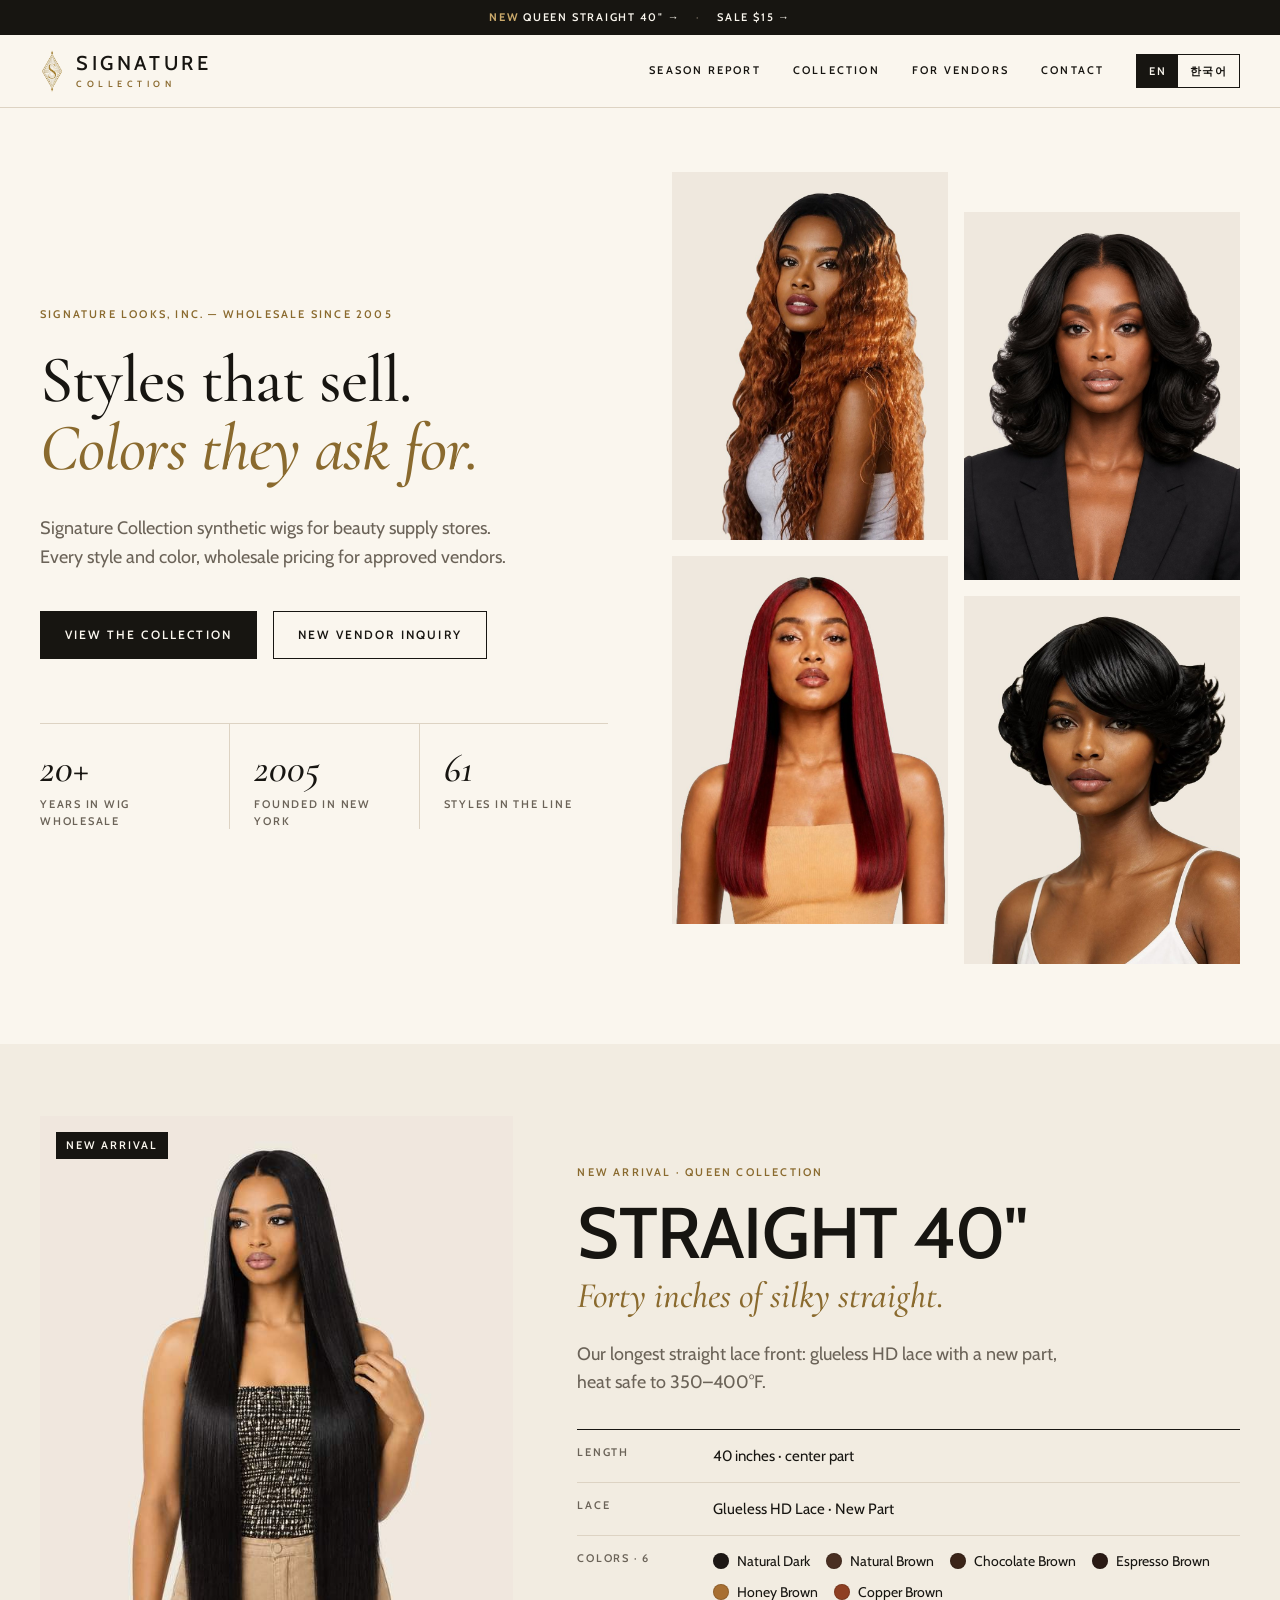
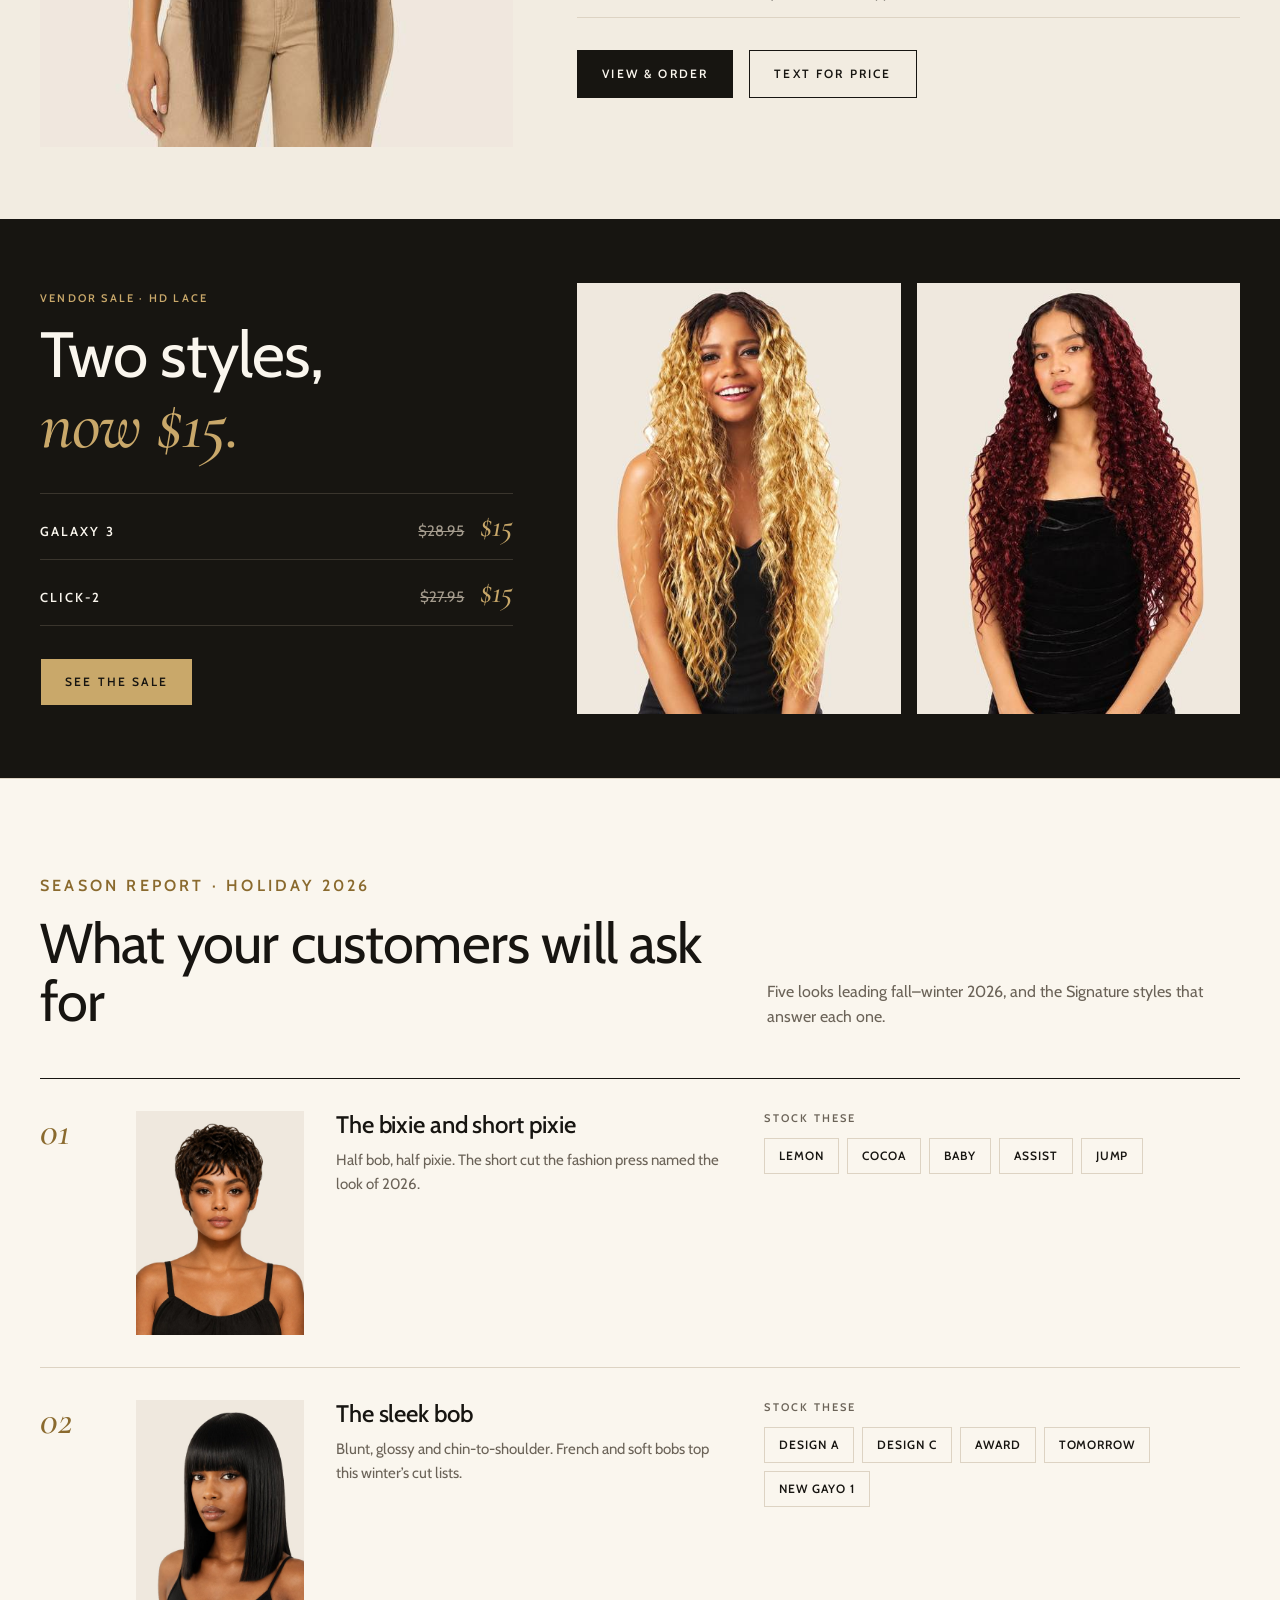
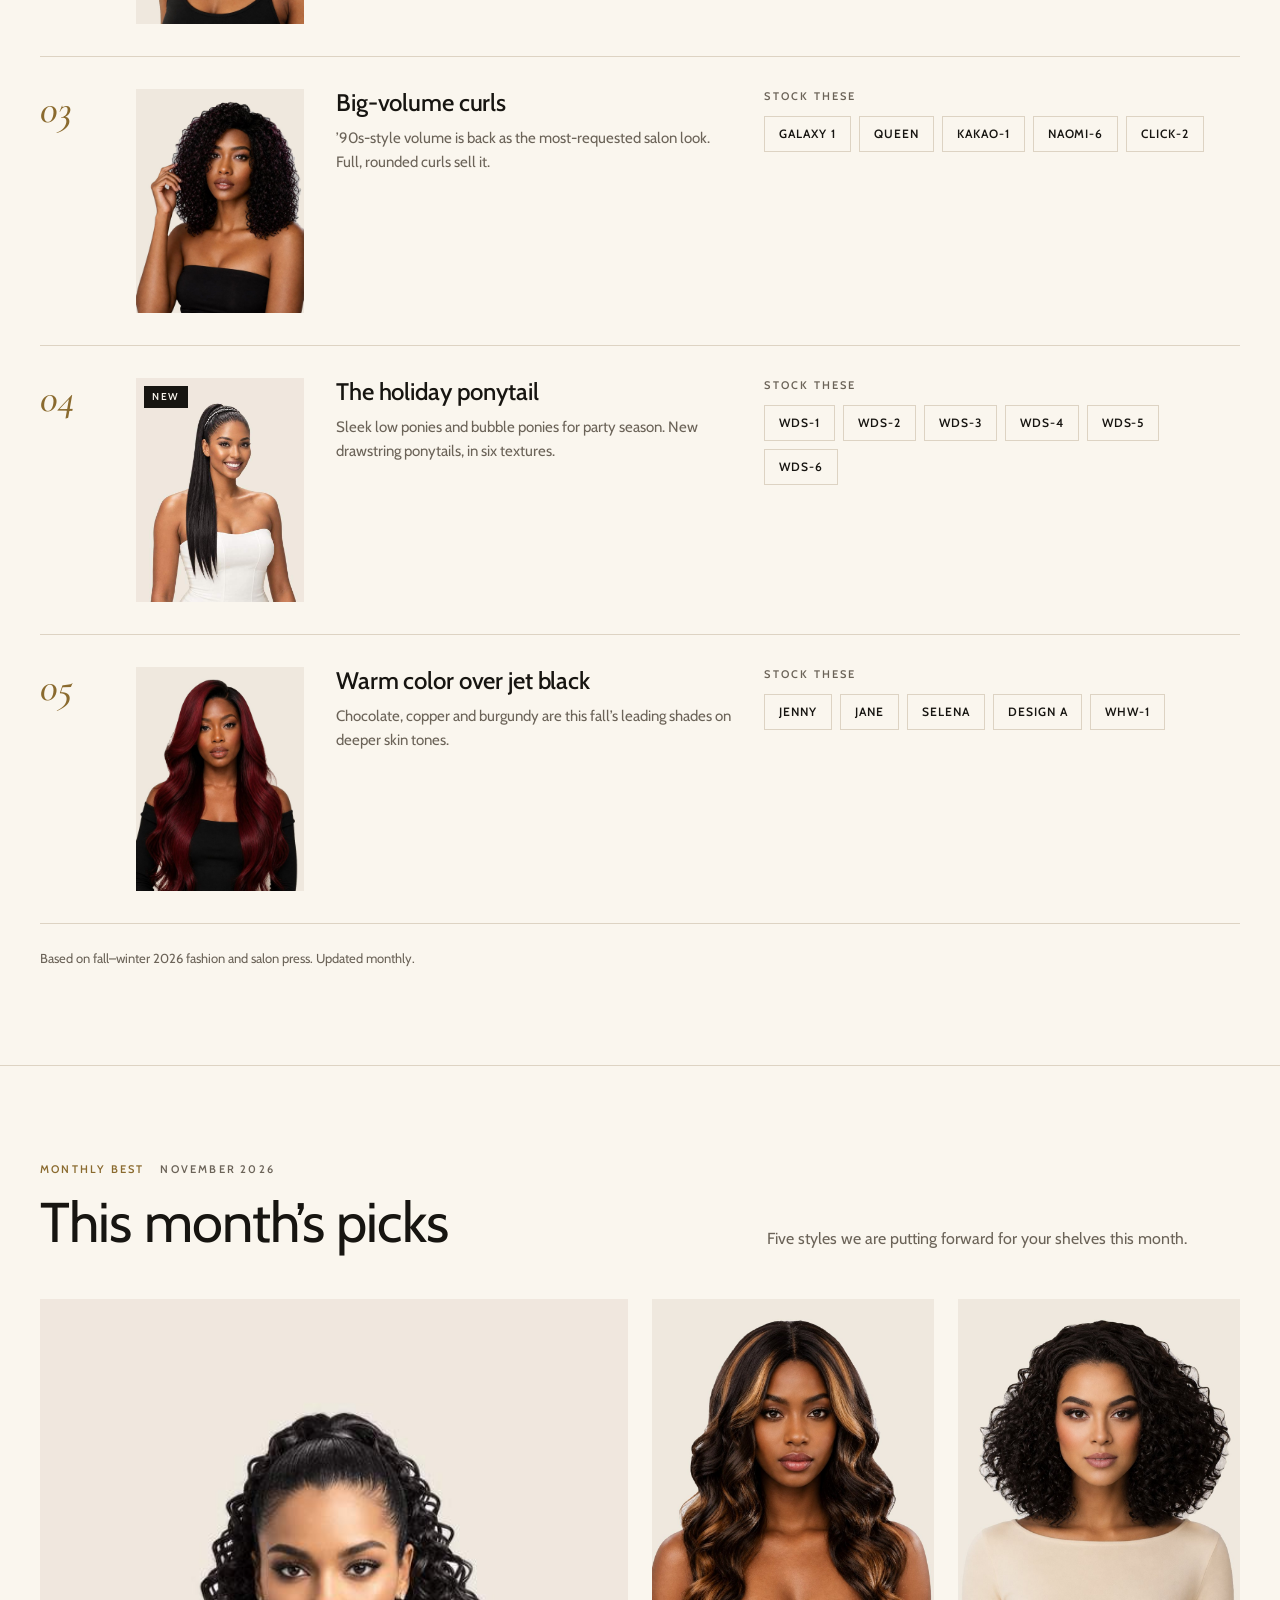
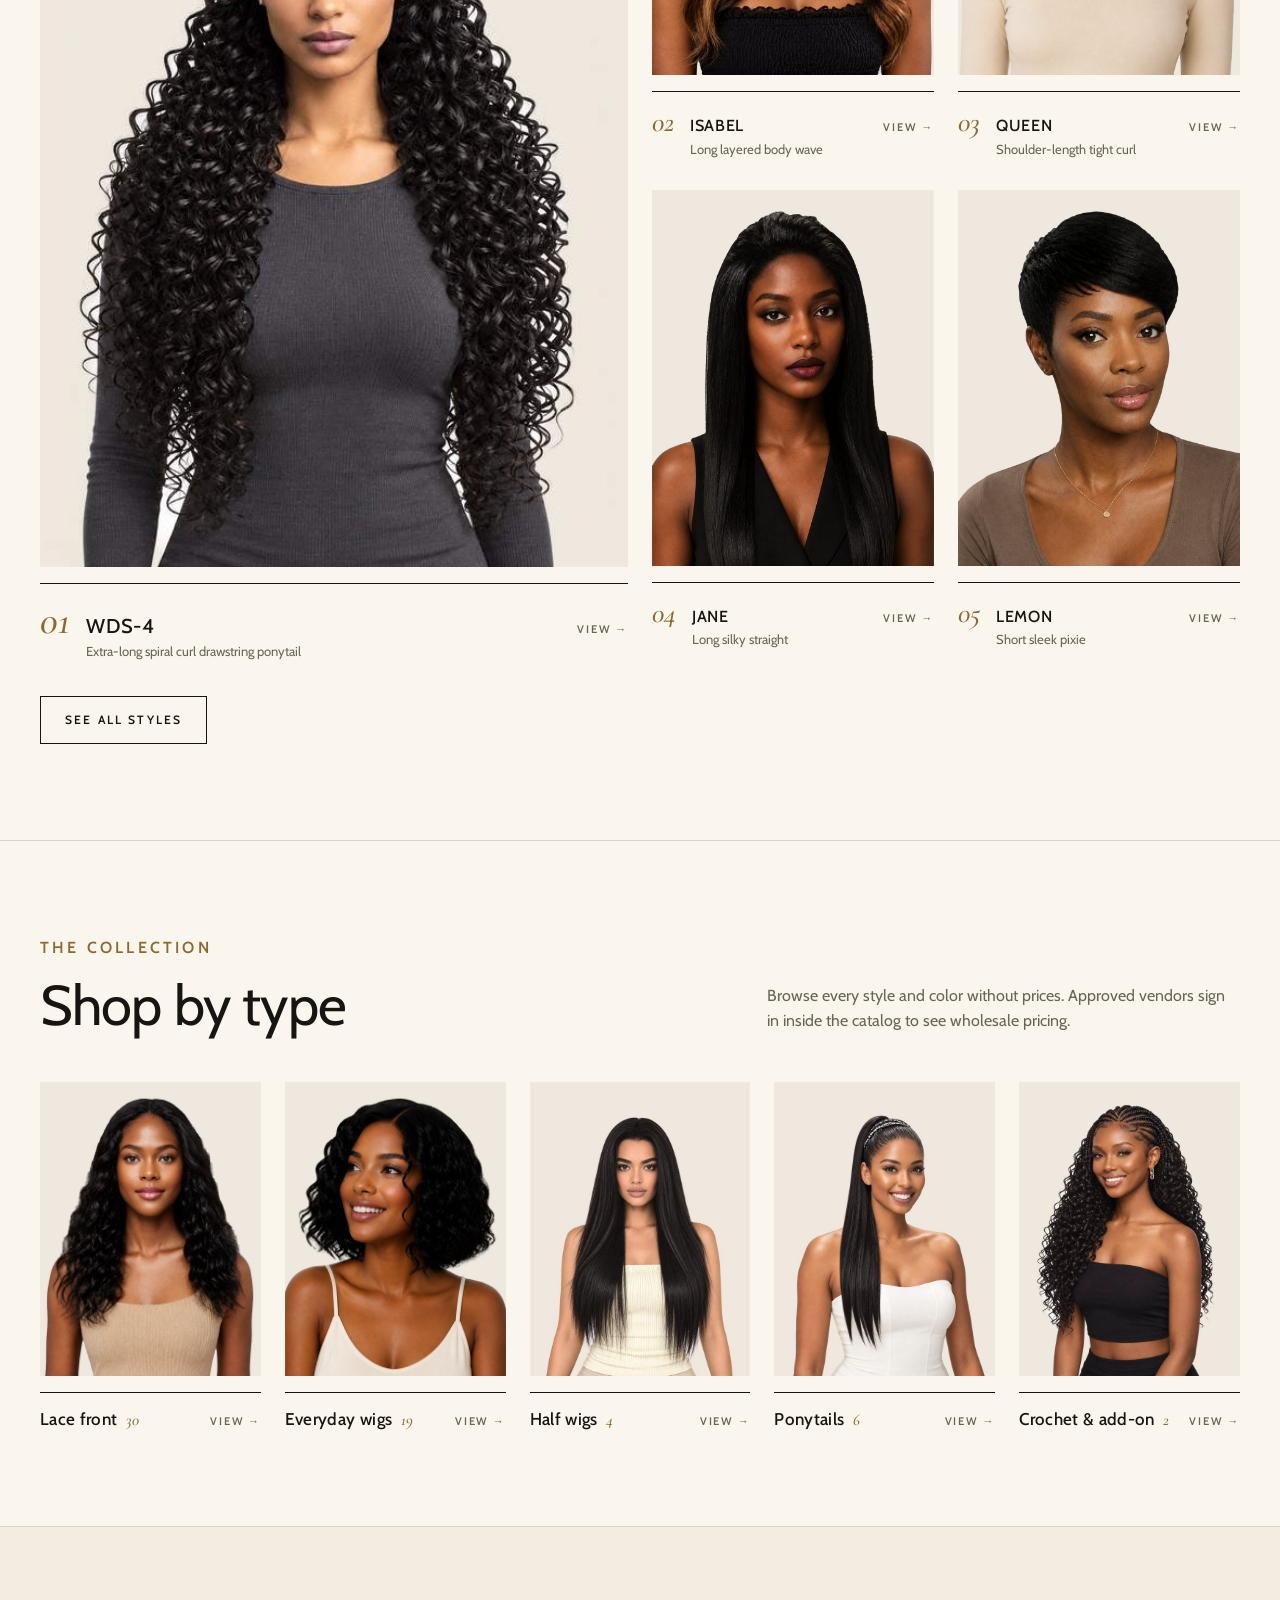
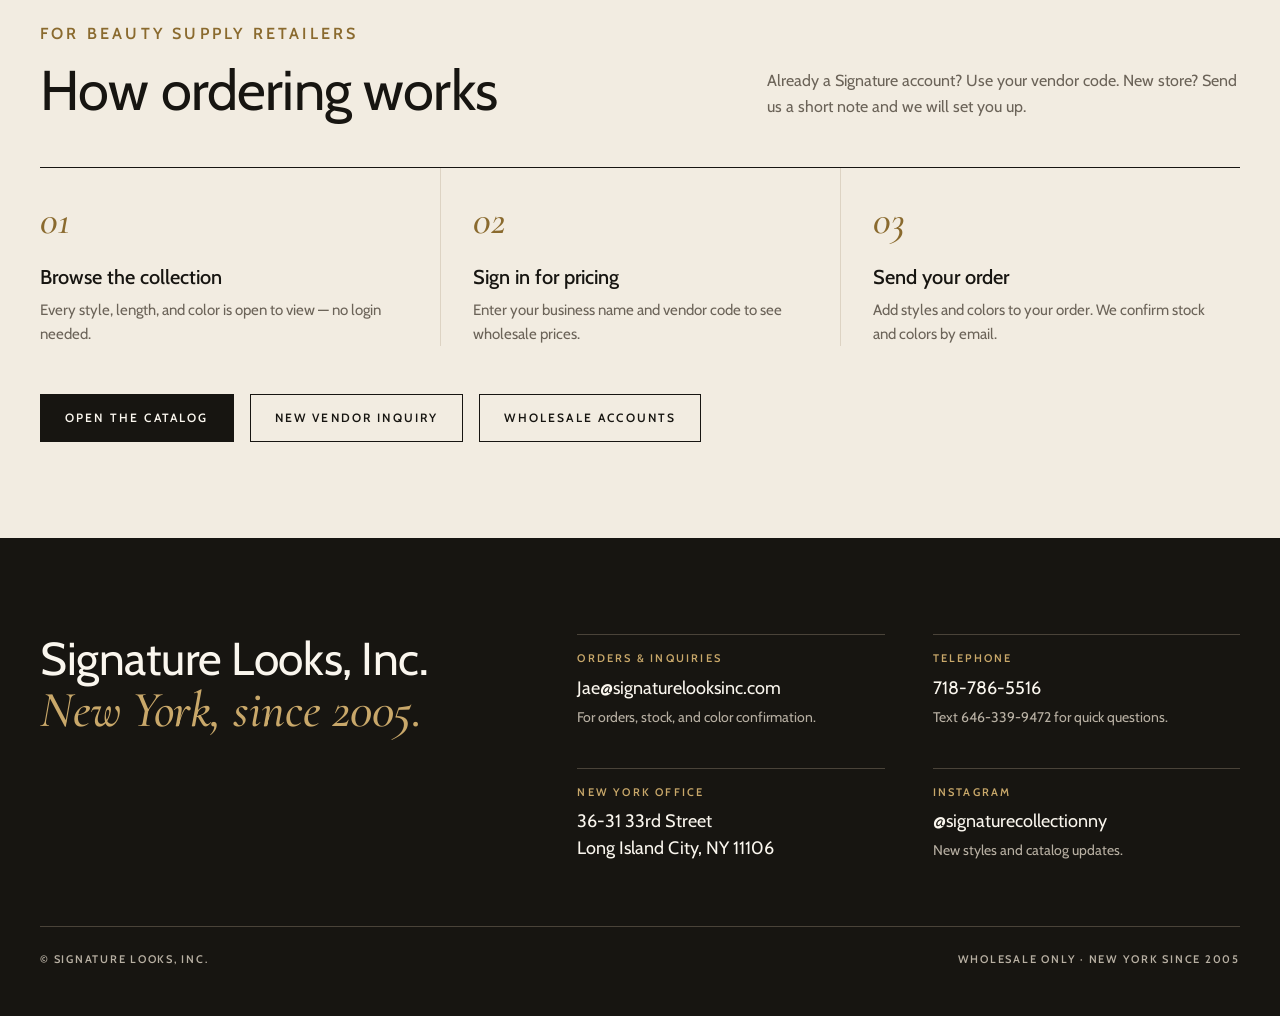
==== commit 700a9ef6: "Update index.html" ====
--- a/index.html
+++ b/index.html
@@ -40,7 +40,7 @@
   </script>
   <link rel="preconnect" href="https://fonts.googleapis.com">
   <link rel="preconnect" href="https://fonts.gstatic.com" crossorigin>
-  <link rel="stylesheet" href="https://fonts.googleapis.com/css2?family=Cabin:wght@400;500;600&family=Cormorant+Garamond:ital,wght@1,500&display=swap">
+  <link rel="stylesheet" href="https://fonts.googleapis.com/css2?family=Cabin:wght@400;500;600&family=Cormorant+Garamond:ital,wght@0,500;1,500&display=swap">
   <link rel="preload" as="image" href="cards/38-galaxy-2-approved.jpg">
   <style>
     /* Signature 2026 — 8px grid, 1200px container, 2 typefaces, ink + antique gold */
@@ -314,6 +314,26 @@
       body{padding-bottom:calc(68px + env(safe-area-inset-bottom,0px))}
     }
     @media(prefers-reduced-motion:reduce){html{scroll-behavior:auto}.style img{transition:none}}
+
+    /* Mobile showcase: photo-first hero, swipe rows, quiet reveal */
+    @media(max-width:640px){
+      .hero{padding:0 0 40px}
+      .hero-grid{display:flex;flex-direction:column;gap:0}
+      .hero-photos{order:-1;display:flex;gap:8px;margin:0 calc(-1*var(--gutter));padding:0 var(--gutter);overflow-x:auto;scroll-snap-type:x mandatory;scroll-padding:0 var(--gutter);scrollbar-width:none}
+      .hero-photos::-webkit-scrollbar{display:none}
+      .hero-photos a{flex:0 0 84%;scroll-snap-align:start;transform:none!important}
+      .hero-cap{order:-1;align-self:stretch;display:flex;justify-content:space-between;align-items:baseline;margin:12px 0 32px;font:600 11px/1 var(--sans);letter-spacing:.16em;text-transform:uppercase}
+      .hero-cap i{font:italic 500 15px/1 var(--serif);letter-spacing:0;color:var(--gold)}
+      .hero-cap .bar{flex:1;height:1px;background:var(--line);margin:0 12px;position:relative;align-self:center}
+      .hero-cap .bar span{position:absolute;left:0;top:0;height:1px;background:var(--ink);transition:width .3s ease,left .3s ease}
+      .hero h1{font-size:44px;line-height:1.02}
+      .picks{flex-wrap:nowrap;overflow-x:auto;margin-right:calc(-1*var(--gutter));padding-right:var(--gutter);scrollbar-width:none}
+      .picks::-webkit-scrollbar{display:none}
+      .picks a{flex:none}
+      .rv{opacity:0;transform:translateY(16px);transition:opacity .6s ease,transform .6s ease}
+      .rv.in{opacity:1;transform:none}
+    }
+    @media(max-width:640px) and (prefers-reduced-motion:reduce){.rv{opacity:1;transform:none;transition:none}}
   </style>
 </head>
 <body>
@@ -458,6 +478,7 @@
         <div class="btn-row">
           <a class="btn btn-solid" href="signature-catalog-vendor.html" data-i="openCatalog">OPEN THE CATALOG</a>
           <a class="btn btn-line" href="mailto:Jae@signaturelooksinc.com?subject=New%20Vendor%20Inquiry" data-i="vendorInquiry">NEW VENDOR INQUIRY</a>
+          <a class="btn btn-line" href="wholesale-wigs.html" data-i="wholesaleLink">WHOLESALE ACCOUNTS</a>
         </div>
       </div>
     </section>
@@ -483,7 +504,7 @@
   <script>
     const COPY={
       en:{barNewTag:'NEW',barNew:'QUEEN STRAIGHT 40&quot;',barSale:'SALE $15',newTag:'NEW ARRIVAL',newLabel:'New arrival · Queen Collection',newEm:'Forty inches of silky straight.',newLede:'Our longest straight lace front: glueless HD lace with a new part, heat safe to 350–400°F.',newLen:'Length',newLenV:'40 inches · center part',newLace:'Lace',newColors:'Colors · 6',newCta:'VIEW &amp; ORDER',newAsk:'TEXT FOR PRICE',callLab:'Call',textLab:'Text',saleLabel:'Vendor sale · HD Lace',saleTitle:'Two styles,',saleTitleEm:'now $15.',saleCta:'SEE THE SALE',saleBar:'VENDOR SALE — GALAXY 3 &amp; CLICK-2 NOW $15',navStyles:'COLLECTION',navVendors:'FOR VENDORS',navContact:'CONTACT',heritage:'Signature Looks, Inc. — Wholesale since 2005',headline:'Styles that sell.',headlineEm:'Colors they ask for.',tagline:'Signature Collection synthetic wigs for beauty supply stores. Every style and color, wholesale pricing for approved vendors.',explore:'VIEW THE COLLECTION',vendorInquiry:'NEW VENDOR INQUIRY',factYears:'YEARS IN WIG WHOLESALE',factFounded:'FOUNDED IN NEW YORK',factVendor:'VENDOR-ONLY PRICING',newArrival:'NEW ARRIVAL — ESSENSE',newArrivalNote:'QUEEN COLLECTION',stylesEyebrow:'The Collection',stylesTitle:'Shop by type',stylesIntro:'Browse every style and color without prices. Approved vendors sign in inside the catalog to see wholesale pricing.',sLace:'Lace front',sEveryday:'Everyday wigs',sHalf:'Half wigs',sCrochet:'Crochet &amp; add-on',factStyles:"STYLES IN THE LINE",sPony:"Ponytails",navTrends:"SEASON REPORT",tNew:"NEW",tStock:"STOCK THESE",trendsEyebrow:"Season report · Holiday 2026",trendsTitle:"What your customers will ask for",trendsIntro:"Five looks leading fall–winter 2026, and the Signature styles that answer each one.",trendsNote:"Based on fall–winter 2026 fashion and salon press. Updated monthly.",t1h:"The bixie and short pixie",t1p:"Half bob, half pixie. The short cut the fashion press named the look of 2026.",t2h:"The sleek bob",t2p:"Blunt, glossy and chin-to-shoulder. French and soft bobs top this winter’s cut lists.",t3h:"Big-volume curls",t3p:"’90s-style volume is back as the most-requested salon look. Full, rounded curls sell it.",t4h:"The holiday ponytail",t4p:"Sleek low ponies and bubble ponies for party season. New drawstring ponytails, in six textures.",t5h:"Warm color over jet black",t5p:"Chocolate, copper and burgundy are this fall’s leading shades on deeper skin tones.",sView:'VIEW →',vendorsEyebrow:'For Beauty Supply Retailers',vendorsTitle:'How ordering works',vendorsIntro:'Already a Signature account? Use your vendor code. New store? Send us a short note and we will set you up.',step1:'Browse the collection',step1p:'Every style, length, and color is open to view — no login needed.',step2:'Sign in for pricing',step2p:'Enter your business name and vendor code to see wholesale prices.',step3:'Send your order',step3p:'Add styles and colors to your order. We confirm stock and colors by email.',openCatalog:'OPEN THE CATALOG',contactTitle:'Signature Looks, Inc.',contactEm:"New York, since 2005.",email:'Orders &amp; Inquiries',emailNote:'For orders, stock, and color confirmation.',telephone:'Telephone',textNote:'Text 646-339-9472 for quick questions.',office:'New York Office',instagram:'Instagram',instagramNote:'New styles and catalog updates.',baseNote:'WHOLESALE ONLY · NEW YORK SINCE 2005'},
-      ko:{barNewTag:'신상',barNew:'QUEEN STRAIGHT 40&quot;',barSale:'세일 $15',newTag:'신상품',newLabel:'신상품 · 퀸 컬렉션',newEm:'40인치 실키 스트레이트.',newLede:'가장 긴 스트레이트 레이스 프런트. 글루리스 HD 레이스, 뉴 파트, 350–400°F 열 사용 가능.',newLen:'기장',newLenV:'40인치 · 가운데 가르마',newLace:'레이스',newColors:'색상 · 6',newCta:'보기 · 주문',newAsk:'가격 문자 문의',callLab:'전화',textLab:'문자',saleLabel:'거래처 세일 · HD 레이스',saleTitle:'두 가지 스타일,',saleTitleEm:'지금 $15.',saleCta:'세일 보기',saleBar:'거래처 세일 — GALAXY 3 · CLICK-2 지금 $15',navStyles:'컬렉션',navVendors:'거래처 안내',navContact:'연락처',heritage:'Signature Looks, Inc. — 2005년부터 도매',headline:'잘 팔리는 스타일,',headlineEm:'손님이 찾는 색상.',tagline:'뷰티서플라이 매장을 위한 Signature Collection 인조모 위그. 모든 스타일과 색상을 볼 수 있고, 승인된 거래처는 도매가를 확인할 수 있습니다.',explore:'컬렉션 보기',vendorInquiry:'신규 거래처 문의',factYears:'년 이상 위그 도매',factFounded:'뉴욕에서 설립',factVendor:'거래처 전용 도매가',newArrival:'신제품 — ESSENSE',newArrivalNote:'QUEEN 컬렉션',stylesEyebrow:'컬렉션',stylesTitle:'종류별로 보기',stylesIntro:'모든 스타일과 색상을 가격 없이 둘러보실 수 있습니다. 승인된 거래처는 카탈로그 안에서 로그인 후 도매가를 확인합니다.',sLace:'레이스 프런트',sEveryday:'데일리 가발',sHalf:'하프 위그',sCrochet:'크로셰 · 붙임머리',factStyles:"개 스타일 보유",sPony:"포니테일",navTrends:"시즌 리포트",tNew:"신제품",tStock:"추천 제품",trendsEyebrow:"시즌 리포트 · 2026 연말",trendsTitle:"이번 시즌, 손님이 찾을 스타일",trendsIntro:"2026 가을·겨울을 이끄는 다섯 가지 룩과, 각각에 맞는 시그니처 스타일입니다.",trendsNote:"2026 가을·겨울 패션·헤어 매체 기준. 매달 업데이트합니다.",t1h:"빅시 · 숏 픽시",t1p:"보브와 픽시의 중간. 패션 매체가 2026년의 룩으로 꼽은 숏컷입니다.",t2h:"슬릭 보브",t2p:"일자로 떨어지는 윤기 있는 보브. 올겨울 커트 트렌드 상위권입니다.",t3h:"볼륨 컬",t3p:"90년대식 풍성한 볼륨이 미용실에서 가장 많이 찾는 룩으로 돌아왔습니다.",t4h:"연말 포니테일",t4p:"파티 시즌의 슬릭 로우 포니와 버블 포니. 신제품 드로스트링 포니테일 6종.",t5h:"블랙 대신 따뜻한 컬러",t5p:"초콜릿 브라운, 코퍼, 버건디가 올가을 가장 주목받는 컬러입니다.",sView:'보기 →',vendorsEyebrow:'뷰티서플라이 매장 안내',vendorsTitle:'주문 방법',vendorsIntro:'기존 거래처는 거래처 코드로 로그인하세요. 신규 매장은 이메일로 간단히 문의 주시면 안내해 드립니다.',step1:'컬렉션 둘러보기',step1p:'모든 스타일·길이·색상을 로그인 없이 볼 수 있습니다.',step2:'로그인 후 가격 확인',step2p:'업체명과 거래처 코드를 입력하면 도매가가 보입니다.',step3:'주문 보내기',step3p:'스타일과 색상을 담아 주문하시면, 재고와 색상을 이메일로 확인해 드립니다.',openCatalog:'카탈로그 열기',contactTitle:'Signature Looks, Inc.',contactEm:"뉴욕, 2005년부터.",email:'주문 및 제품 문의',emailNote:'주문·재고·색상 확인은 이메일로 문의해 주세요.',telephone:'회사 전화',textNote:'간단한 문의는 646-339-9472로 문자 주세요.',office:'뉴욕 오피스',instagram:'인스타그램',instagramNote:'신제품과 카탈로그 소식.',baseNote:'도매 전용 · 뉴욕 2005년 설립'}
+      ko:{wholesaleLink:'도매 거래 안내',barNewTag:'신상',barNew:'QUEEN STRAIGHT 40&quot;',barSale:'세일 $15',newTag:'신상품',newLabel:'신상품 · 퀸 컬렉션',newEm:'40인치 실키 스트레이트.',newLede:'가장 긴 스트레이트 레이스 프런트. 글루리스 HD 레이스, 뉴 파트, 350–400°F 열 사용 가능.',newLen:'기장',newLenV:'40인치 · 가운데 가르마',newLace:'레이스',newColors:'색상 · 6',newCta:'보기 · 주문',newAsk:'가격 문자 문의',callLab:'전화',textLab:'문자',saleLabel:'거래처 세일 · HD 레이스',saleTitle:'두 가지 스타일,',saleTitleEm:'지금 $15.',saleCta:'세일 보기',saleBar:'거래처 세일 — GALAXY 3 · CLICK-2 지금 $15',navStyles:'컬렉션',navVendors:'거래처 안내',navContact:'연락처',heritage:'Signature Looks, Inc. — 2005년부터 도매',headline:'잘 팔리는 스타일,',headlineEm:'손님이 찾는 색상.',tagline:'뷰티서플라이 매장을 위한 Signature Collection 인조모 위그. 모든 스타일과 색상을 볼 수 있고, 승인된 거래처는 도매가를 확인할 수 있습니다.',explore:'컬렉션 보기',vendorInquiry:'신규 거래처 문의',factYears:'년 이상 위그 도매',factFounded:'뉴욕에서 설립',factVendor:'거래처 전용 도매가',newArrival:'신제품 — ESSENSE',newArrivalNote:'QUEEN 컬렉션',stylesEyebrow:'컬렉션',stylesTitle:'종류별로 보기',stylesIntro:'모든 스타일과 색상을 가격 없이 둘러보실 수 있습니다. 승인된 거래처는 카탈로그 안에서 로그인 후 도매가를 확인합니다.',sLace:'레이스 프런트',sEveryday:'데일리 가발',sHalf:'하프 위그',sCrochet:'크로셰 · 붙임머리',factStyles:"개 스타일 보유",sPony:"포니테일",navTrends:"시즌 리포트",tNew:"신제품",tStock:"추천 제품",trendsEyebrow:"시즌 리포트 · 2026 연말",trendsTitle:"이번 시즌, 손님이 찾을 스타일",trendsIntro:"2026 가을·겨울을 이끄는 다섯 가지 룩과, 각각에 맞는 시그니처 스타일입니다.",trendsNote:"2026 가을·겨울 패션·헤어 매체 기준. 매달 업데이트합니다.",t1h:"빅시 · 숏 픽시",t1p:"보브와 픽시의 중간. 패션 매체가 2026년의 룩으로 꼽은 숏컷입니다.",t2h:"슬릭 보브",t2p:"일자로 떨어지는 윤기 있는 보브. 올겨울 커트 트렌드 상위권입니다.",t3h:"볼륨 컬",t3p:"90년대식 풍성한 볼륨이 미용실에서 가장 많이 찾는 룩으로 돌아왔습니다.",t4h:"연말 포니테일",t4p:"파티 시즌의 슬릭 로우 포니와 버블 포니. 신제품 드로스트링 포니테일 6종.",t5h:"블랙 대신 따뜻한 컬러",t5p:"초콜릿 브라운, 코퍼, 버건디가 올가을 가장 주목받는 컬러입니다.",sView:'보기 →',vendorsEyebrow:'뷰티서플라이 매장 안내',vendorsTitle:'주문 방법',vendorsIntro:'기존 거래처는 거래처 코드로 로그인하세요. 신규 매장은 이메일로 간단히 문의 주시면 안내해 드립니다.',step1:'컬렉션 둘러보기',step1p:'모든 스타일·길이·색상을 로그인 없이 볼 수 있습니다.',step2:'로그인 후 가격 확인',step2p:'업체명과 거래처 코드를 입력하면 도매가가 보입니다.',step3:'주문 보내기',step3p:'스타일과 색상을 담아 주문하시면, 재고와 색상을 이메일로 확인해 드립니다.',openCatalog:'카탈로그 열기',contactTitle:'Signature Looks, Inc.',contactEm:"뉴욕, 2005년부터.",email:'주문 및 제품 문의',emailNote:'주문·재고·색상 확인은 이메일로 문의해 주세요.',telephone:'회사 전화',textNote:'간단한 문의는 646-339-9472로 문자 주세요.',office:'뉴욕 오피스',instagram:'인스타그램',instagramNote:'신제품과 카탈로그 소식.',baseNote:'도매 전용 · 뉴욕 2005년 설립'}
     };
     function setLanguage(lang){
       document.documentElement.lang=lang;
@@ -498,5 +519,24 @@
     try{const v=localStorage.getItem('signatureLang')||localStorage.getItem('signatureCatalogLang');if(v==='ko')setLanguage('ko')}catch(e){}
   </script>
   <script src="monthly-best.js"></script>
+  <script>
+  (function(){
+    if(!matchMedia('(max-width:640px)').matches) return;
+    var row=document.querySelector('.hero-photos'); if(!row) return;
+    var links=[].slice.call(row.querySelectorAll('a')), n=links.length;
+    var cap=document.createElement('div'); cap.className='hero-cap'; cap.setAttribute('aria-hidden','true');
+    cap.innerHTML='<b></b><span class="bar"><span></span></span><i></i>';
+    row.parentNode.insertBefore(cap,row.nextSibling);
+    var nm=cap.querySelector('b'), ct=cap.querySelector('i'), fill=cap.querySelector('.bar span');
+    function name(a){var m=(a.getAttribute('href')||'').match(/item=([^&]+)/);return m?decodeURIComponent(m[1]):'';}
+    function upd(){var w=links[0].offsetWidth+8, i=Math.max(0,Math.min(n-1,Math.round(row.scrollLeft/w)));
+      nm.textContent=name(links[i]); ct.textContent=(i+1)+' / '+n; fill.style.width=(100/n)+'%'; fill.style.left=(100*i/n)+'%';}
+    row.addEventListener('scroll',function(){requestAnimationFrame(upd)},{passive:true}); upd();
+    if(!('IntersectionObserver' in window)) return;
+    var els=document.querySelectorAll('.newin-photo,.salecard-photos,.trend,.styles .style,.steps li,#monthlyBest');
+    var io=new IntersectionObserver(function(es){es.forEach(function(e){if(e.isIntersecting){e.target.classList.add('in');io.unobserve(e.target);}})},{rootMargin:'0px 0px -10% 0px'});
+    [].forEach.call(els,function(el){var r=el.getBoundingClientRect(); if(r.top>innerHeight){el.classList.add('rv');io.observe(el);}});
+  })();
+  </script>
 </body>
 </html>
